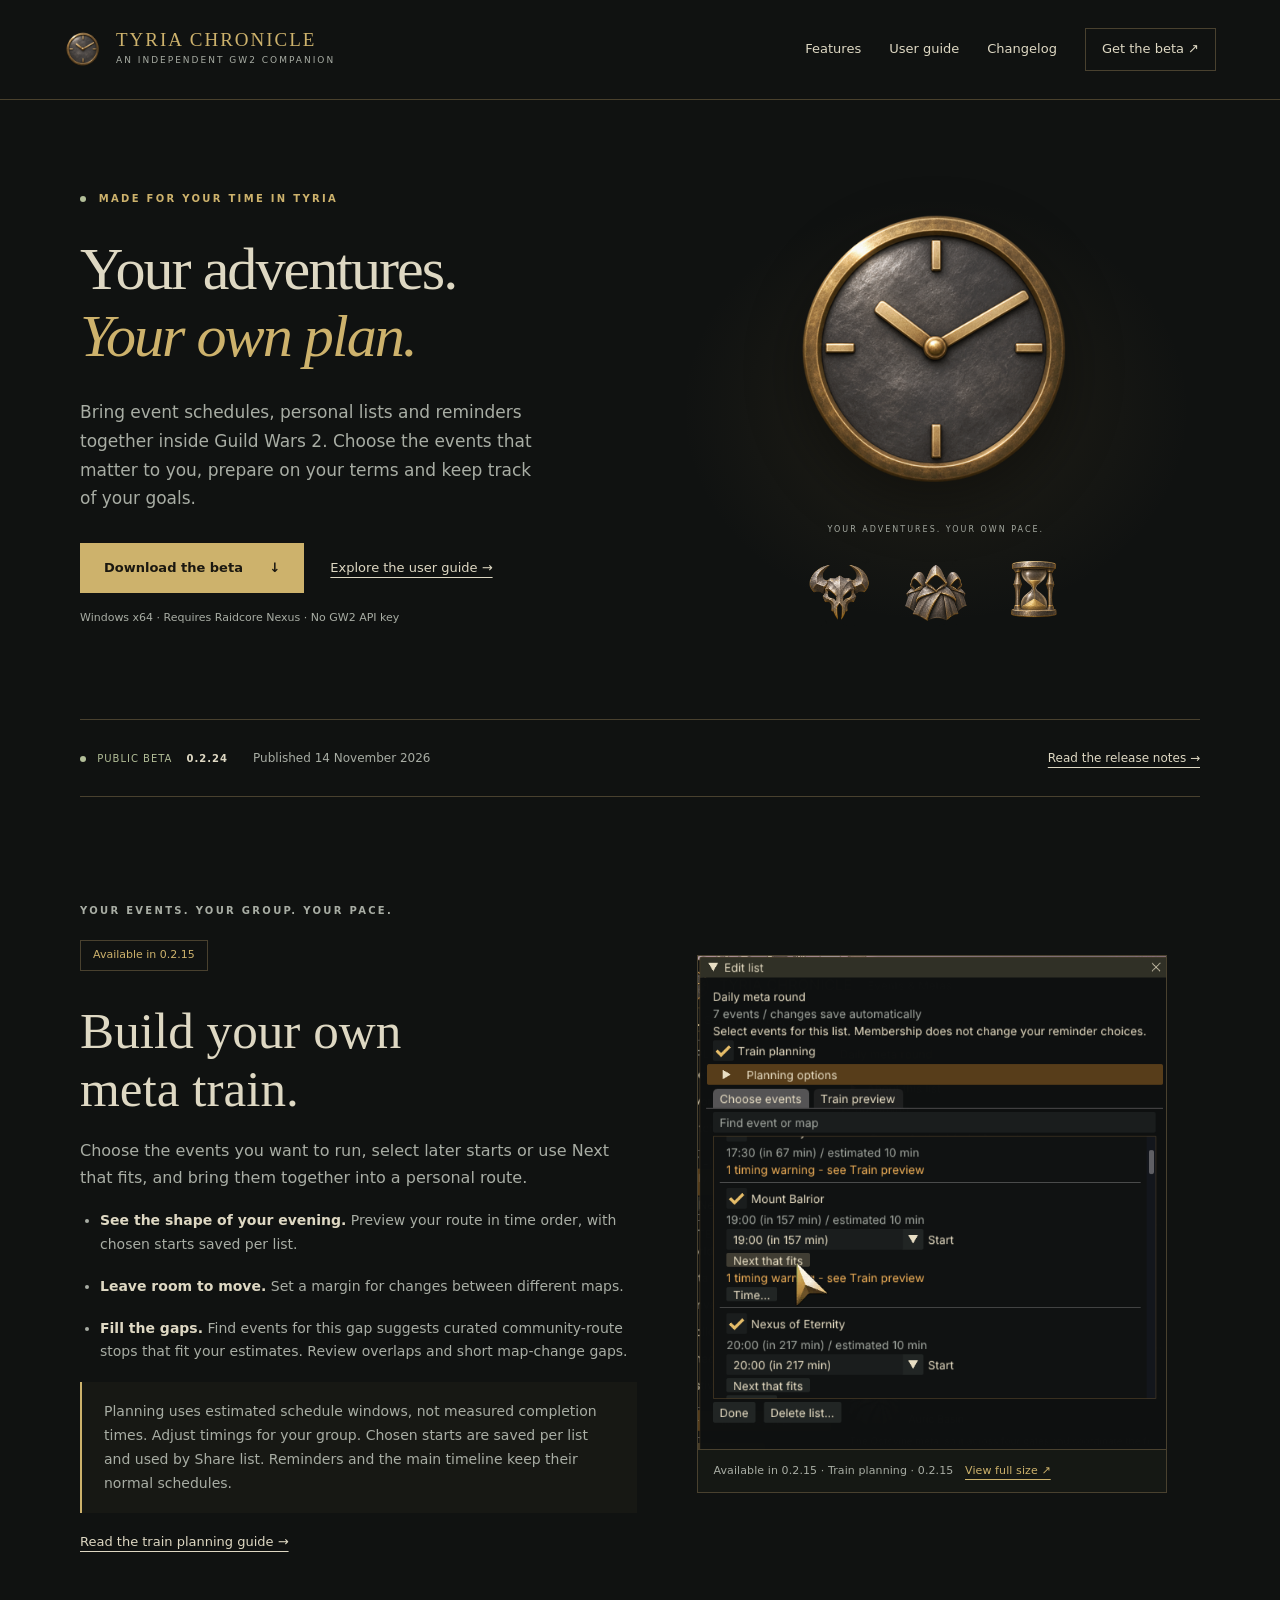
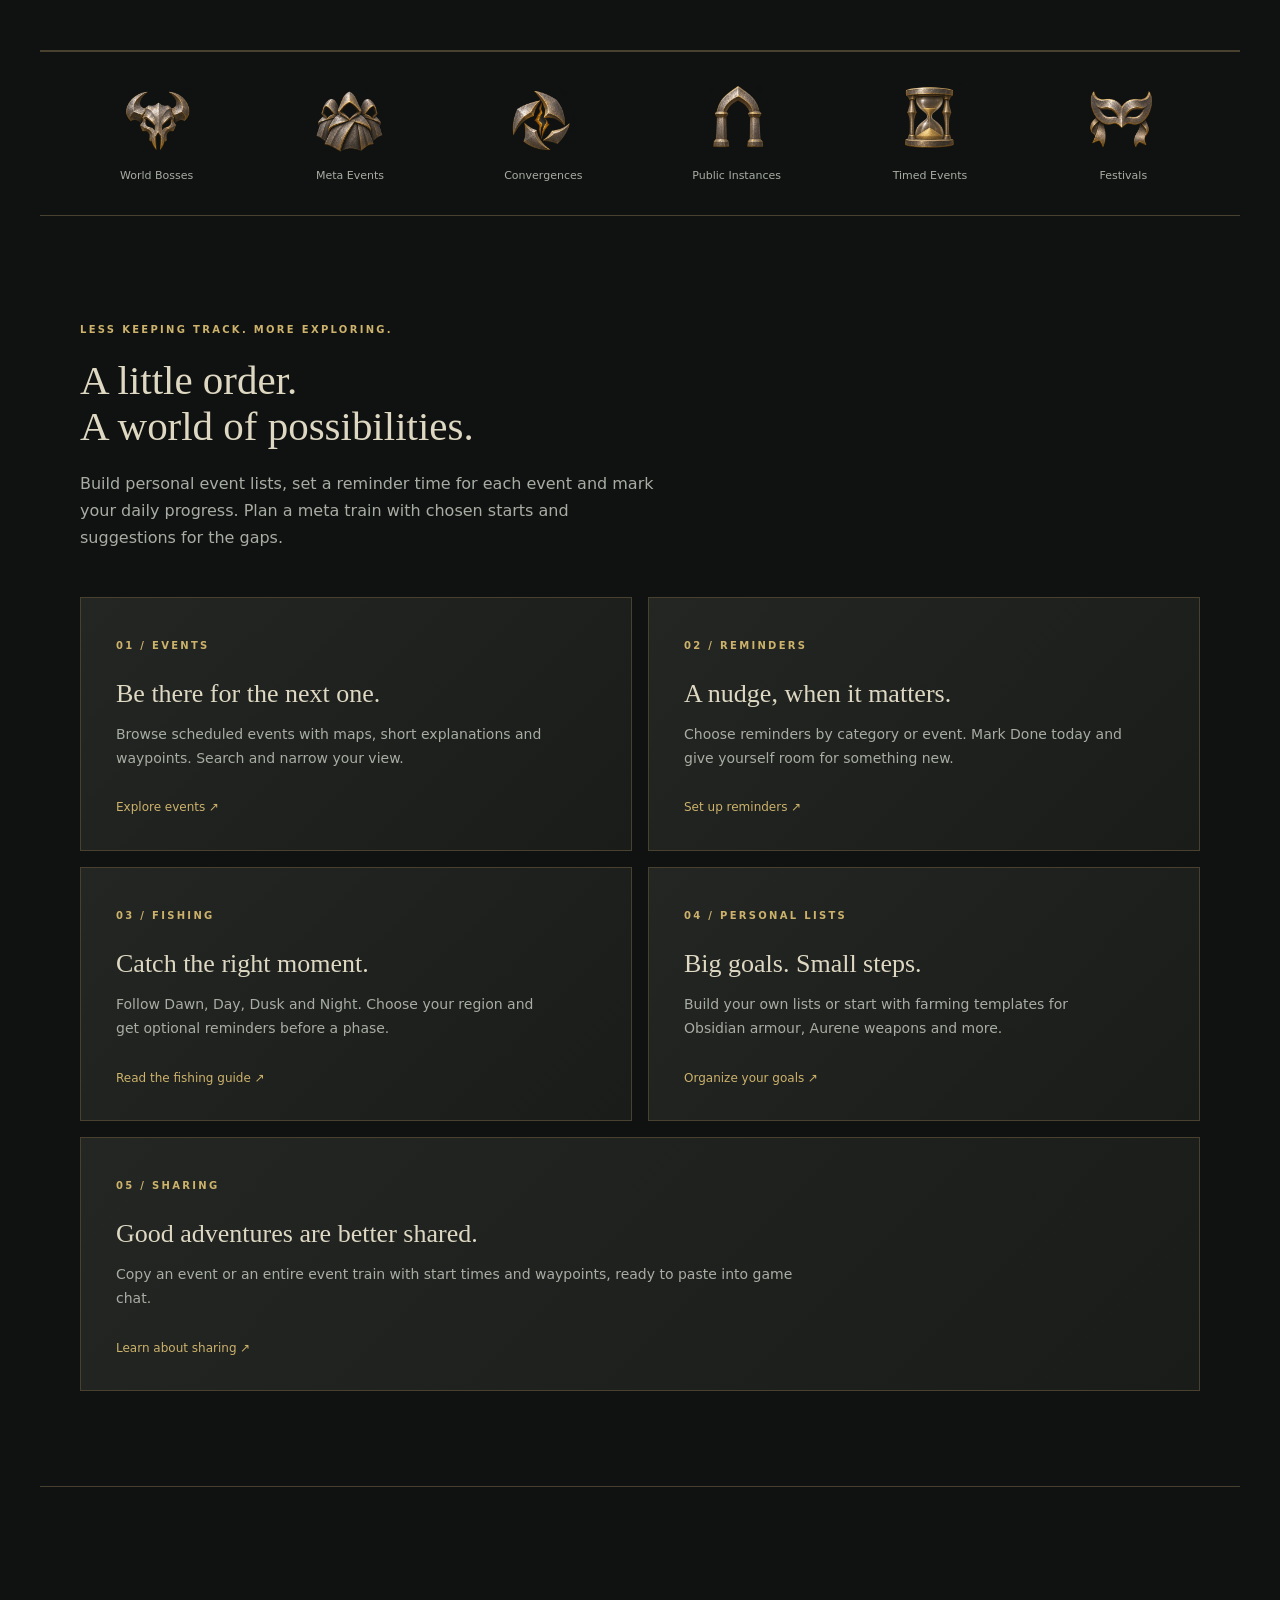
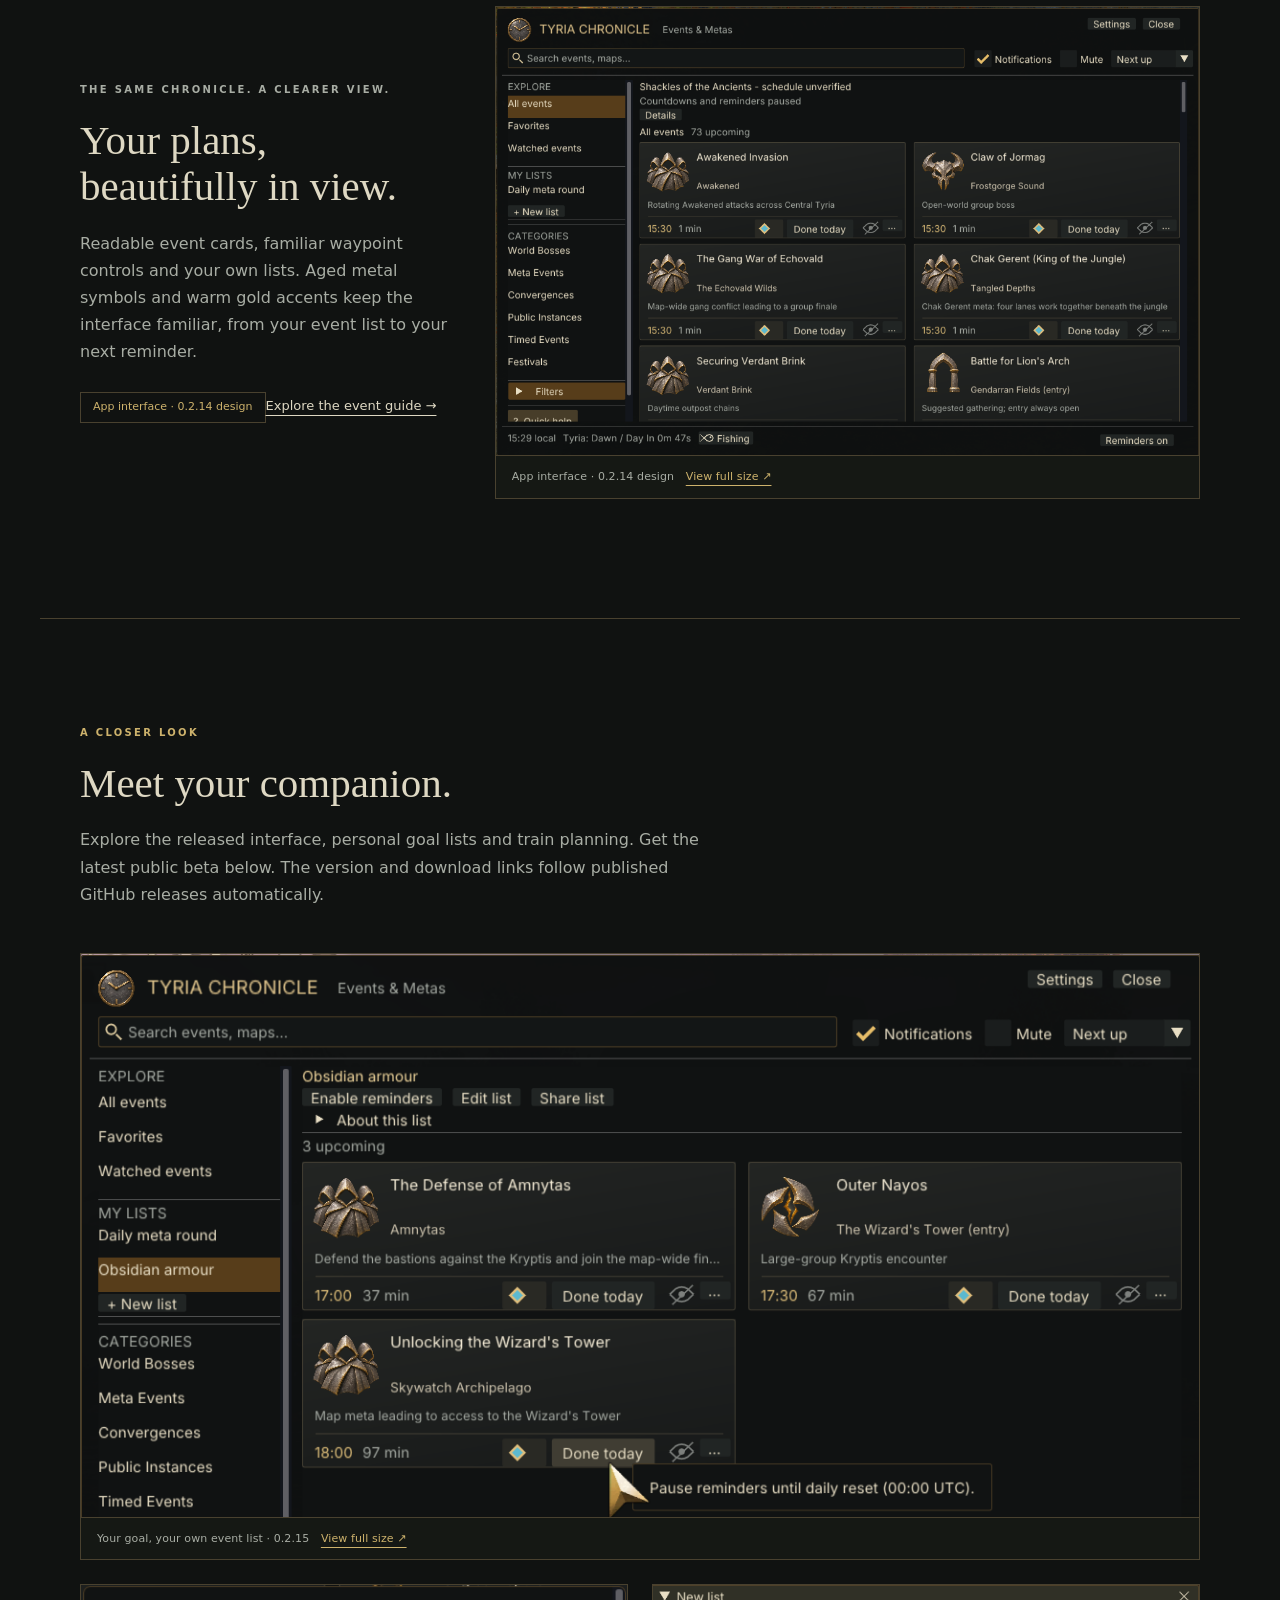
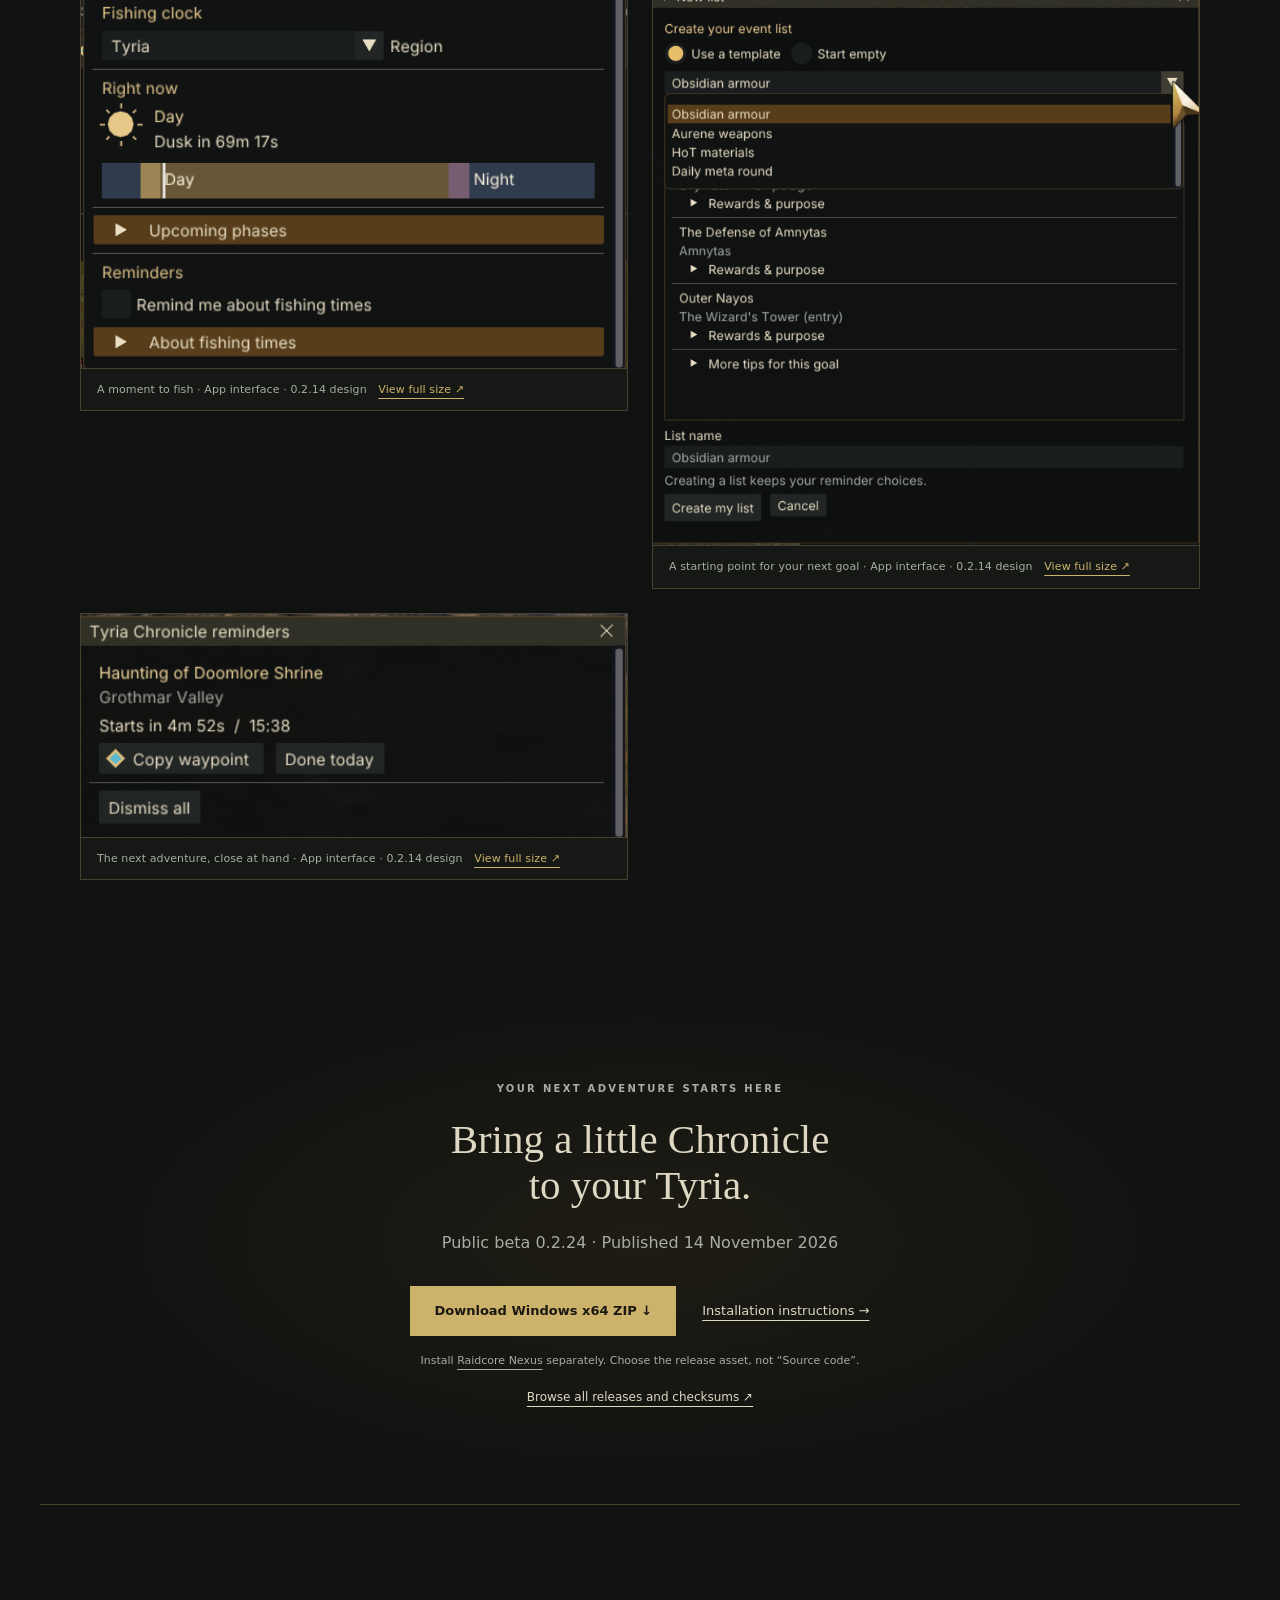
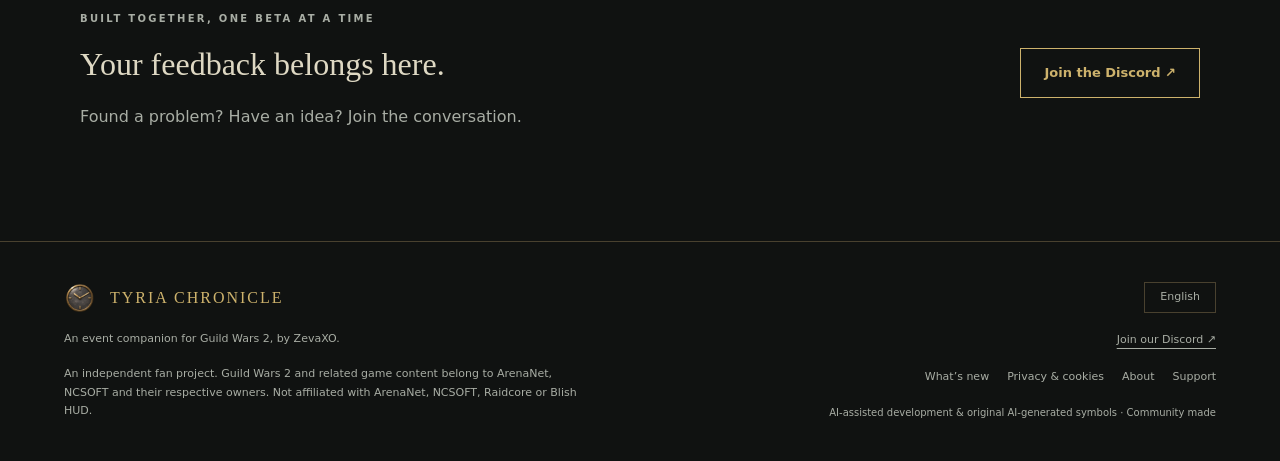
==== index.html @ 66a63de6 "Synchronize published beta release information" ====
<!doctype html>
<html lang="en"><head><meta charset="utf-8"><meta name="viewport" content="width=device-width,initial-scale=1"><meta name="theme-color" content="#151410"><meta name="description" content="Tyria Chronicle: event timers, reminders, fishing clocks and personal goals for Guild Wars 2. Download the beta and explore the user guide."><title>Tyria Chronicle — Your adventures, in time</title><link rel="icon" href="images/web-header-clock-v1.png" type="image/png"><link rel="stylesheet" href="styles.css"><script src="app.js" defer></script><script type="module" src="release-live.mjs"></script></head>
<body><a class="skip" href="#main">Skip to content</a><header><a class="brand" href="index.html"><img src="images/web-header-clock-v1.png" width="38" height="38" alt=""><span>TYRIA CHRONICLE<small>AN INDEPENDENT GW2 COMPANION</small></span></a><nav aria-label="Main navigation"><a href="#features">Features</a><a href="guide.html">User guide</a><a href="guide.html#changelog">Changelog</a><a class="nav-download" href="#download">Get the beta ↗</a></nav></header>
<main id="main"><!-- release:warning:start -->

<!-- release:warning:end --><section class="hero"><div class="hero-copy"><p class="eyebrow"><span class="dot"></span> MADE FOR YOUR TIME IN TYRIA</p><h1>Your adventures.<br><em>Your own plan.</em></h1><p class="intro">Bring event schedules, personal lists and reminders together inside Guild Wars 2. Choose the events that matter to you, prepare on your terms and keep track of your goals.</p><div class="actions"><a class="button" href="#download">Download the beta <span>↓</span></a><a class="text-link" href="guide.html">Explore the user guide →</a></div><p class="fine">Windows x64 · Requires Raidcore Nexus · No GW2 API key</p></div><div class="hero-art product-hero"><img class="hero-clock" src="images/web-header-clock-v1.png" width="320" height="320" alt=""><p class="art-caption">YOUR ADVENTURES. YOUR OWN PACE.</p><div class="hero-symbols" aria-hidden="true"><span class="category-symbol boss"></span><span class="category-symbol meta"></span><span class="category-symbol timed"></span></div></div></section>
<!-- release:strip:start -->
<div class="release-strip"><span><span class="dot"></span> PUBLIC BETA <strong>0.2.24</strong></span><p>Published 14 November 2026</p><a href="guide.html#changelog">Read the release notes →</a></div>
<!-- release:strip:end -->
<section id="train-planning" class="train-planning"><div><p class="eyebrow">YOUR EVENTS. YOUR GROUP. YOUR PACE.</p><p class="preview-label">Available in 0.2.15</p><h2>Build your own<br>meta train.</h2><p>Choose the events you want to run, select later starts or use Next that fits, and bring them together into a personal route.</p><ul><li><strong>See the shape of your evening.</strong> Preview your route in time order, with chosen starts saved per list.</li><li><strong>Leave room to move.</strong> Set a margin for changes between different maps.</li><li><strong>Fill the gaps.</strong> Find events for this gap suggests curated community-route stops that fit your estimates. Review overlaps and short map-change gaps.</li></ul><p class="note">Planning uses estimated schedule windows, not measured completion times. Adjust timings for your group. Chosen starts are saved per list and used by Share list. Reminders and the main timeline keep their normal schedules.</p><a class="text-link" href="guide.html#train-planning">Read the train planning guide →</a></div><figure class="app-shot train-shot"><a href="images/train-planning-v15.png" target="_blank" rel="noopener"><img src="images/train-planning-v15.png" width="627" height="661" alt="Train editor showing chosen later starts, Next that fits and timing warnings" loading="lazy" decoding="async"></a><figcaption>Available in 0.2.15 · Train planning · 0.2.15 <a href="images/train-planning-v15.png" target="_blank" rel="noopener">View full size ↗</a></figcaption></figure></section><section class="category-band" aria-label="App event categories"><div><span class="category-symbol boss" aria-hidden="true"></span><span>World Bosses</span></div><div><span class="category-symbol meta" aria-hidden="true"></span><span>Meta Events</span></div><div><span class="category-symbol rift" aria-hidden="true"></span><span>Convergences</span></div><div><span class="category-symbol arch" aria-hidden="true"></span><span>Public Instances</span></div><div><span class="category-symbol timed" aria-hidden="true"></span><span>Timed Events</span></div><div><span class="category-symbol festival" aria-hidden="true"></span><span>Festivals</span></div></section><section id="features"><div class="section-heading"><p class="eyebrow">LESS KEEPING TRACK. MORE EXPLORING.</p><h2>A little order.<br>A world of possibilities.</h2><p>Build personal event lists, set a reminder time for each event and mark your daily progress. Plan a meta train with chosen starts and suggestions for the gaps.</p></div><div class="feature-grid"><a class="feature" href="guide.html#events"><span class="number">01 / EVENTS</span><h3>Be there for the next one.</h3><p>Browse scheduled events with maps, short explanations and waypoints. Search and narrow your view.</p><span class="read">Explore events ↗</span></a><a class="feature" href="guide.html#reminders"><span class="number">02 / REMINDERS</span><h3>A nudge, when it matters.</h3><p>Choose reminders by category or event. Mark Done today and give yourself room for something new.</p><span class="read">Set up reminders ↗</span></a><a class="feature" href="guide.html#fishing"><span class="number">03 / FISHING</span><h3>Catch the right moment.</h3><p>Follow Dawn, Day, Dusk and Night. Choose your region and get optional reminders before a phase.</p><span class="read">Read the fishing guide ↗</span></a><a class="feature" href="guide.html#lists"><span class="number">04 / PERSONAL LISTS</span><h3>Big goals. Small steps.</h3><p>Build your own lists or start with farming templates for Obsidian armour, Aurene weapons and more.</p><span class="read">Organize your goals ↗</span></a><a class="feature wide" href="guide.html#sharing"><span class="number">05 / SHARING</span><h3>Good adventures are better shared.</h3><p>Copy an event or an entire event train with start times and waypoints, ready to paste into game chat.</p><span class="read">Learn about sharing ↗</span></a></div></section>
<section class="identity product-intro"><div><p class="eyebrow">THE SAME CHRONICLE. A CLEARER VIEW.</p><h2>Your plans,<br>beautifully in view.</h2><p>Readable event cards, familiar waypoint controls and your own lists. Aged metal symbols and warm gold accents keep the interface familiar, from your event list to your next reminder.</p><p class="preview-label">App interface · 0.2.14 design</p><a class="text-link" href="guide.html#events">Explore the event guide →</a></div><figure class="app-shot "><a href="images/events.png" target="_blank" rel="noopener"><img src="images/events.png" alt="Tyria Chronicle event list with category navigation, search and two-column event cards" loading="lazy" decoding="async"></a><figcaption>App interface · 0.2.14 design <a href="images/events.png" target="_blank" rel="noopener">View full size ↗</a></figcaption></figure></section>
<section class="screenshot-gallery" id="app-preview"><div class="section-heading"><p class="eyebrow">A CLOSER LOOK</p><h2>Meet your companion.</h2><p>Explore the released interface, personal goal lists and train planning. Get the latest public beta below. The version and download links follow published GitHub releases automatically.</p></div><div class="screens-grid"><figure class="app-shot landscape"><a href="images/obsidian-list-v15.png" target="_blank" rel="noopener"><img src="images/obsidian-list-v15.png" alt="Obsidian armour list showing Amnytas, Outer Nayos and Unlocking the Wizard’s Tower" loading="lazy" decoding="async"></a><figcaption>Your goal, your own event list · 0.2.15 <a href="images/obsidian-list-v15.png" target="_blank" rel="noopener">View full size ↗</a></figcaption></figure><figure class="app-shot "><a href="images/fishing.png" target="_blank" rel="noopener"><img src="images/fishing.png" alt="Fishing clock showing Tyria Day phase, a phase timeline and reminder controls" loading="lazy" decoding="async"></a><figcaption>A moment to fish · App interface · 0.2.14 design <a href="images/fishing.png" target="_blank" rel="noopener">View full size ↗</a></figcaption></figure><figure class="app-shot "><a href="images/new-list.png" target="_blank" rel="noopener"><img src="images/new-list.png" alt="New list dialog with Obsidian armour, Aurene weapons, HoT materials and Daily meta round templates" loading="lazy" decoding="async"></a><figcaption>A starting point for your next goal · App interface · 0.2.14 design <a href="images/new-list.png" target="_blank" rel="noopener">View full size ↗</a></figcaption></figure><figure class="app-shot "><a href="images/reminders.png" target="_blank" rel="noopener"><img src="images/reminders.png" alt="Reminder popup with event name, map, countdown, Copy waypoint and Done today buttons" loading="lazy" decoding="async"></a><figcaption>The next adventure, close at hand · App interface · 0.2.14 design <a href="images/reminders.png" target="_blank" rel="noopener">View full size ↗</a></figcaption></figure></div></section><section id="download" class="download"><p class="eyebrow">YOUR NEXT ADVENTURE STARTS HERE</p><h2>Bring a little Chronicle<br>to your Tyria.</h2><!-- release:version:start -->
<p>Public beta 0.2.24 · Published 14 November 2026</p>
<!-- release:version:end --><div class="actions"><!-- release:download:start -->
<a class="button" href="https://github.com/ZevaXO/TyriaChronicle-beta/releases/download/v0.2.24/TyriaChronicle-0.2.24-beta-windows-x64.zip">Download Windows x64 ZIP ↓</a>
<!-- release:download:end --><a class="text-link" href="guide.html#start">Installation instructions →</a></div><p class="fine">Install <a href="https://raidcore.gg/gw2/nexus">Raidcore Nexus</a> separately. Choose the release asset, not “Source code”.</p><a href="https://github.com/ZevaXO/TyriaChronicle-beta/releases">Browse all releases and checksums ↗</a></section>
<section class="community"><div><p class="eyebrow">BUILT TOGETHER, ONE BETA AT A TIME</p><h2>Your feedback belongs here.</h2><p>Found a problem? Have an idea? Join the conversation.</p></div><a class="button secondary" href="https://discord.gg/3gf8n2P9KS">Join the Discord ↗</a></section></main><footer><div class="footer-brand"><a class="brand" href="index.html"><img src="images/web-header-clock-v1.png" alt="" width="32" height="32"><span>TYRIA CHRONICLE</span></a><p>An event companion for Guild Wars 2, by ZevaXO.</p><p>An independent fan project. Guild Wars 2 and related game content belong to ArenaNet, NCSOFT and their respective owners. Not affiliated with ArenaNet, NCSOFT, Raidcore or Blish HUD.</p></div><div class="footer-links"><span lang="en">English</span><a href="https://discord.gg/3gf8n2P9KS">Join our Discord ↗</a><nav aria-label="Footer navigation"><a href="guide.html#changelog">What’s new</a><a href="guide.html#privacy">Privacy & cookies</a><a href="guide.html#about">About</a><a href="guide.html#faq">Support</a></nav><small>AI-assisted development & original AI-generated symbols · Community made</small></div></footer></body></html>
---- styles.css ----
:root{color-scheme:dark;--bg:#151410;--panel:#1e1c16;--line:#413b2b;--gold:#cfb477;--text:#e9dfca;--muted:#b9b29f;--green:#adc28c}*{box-sizing:border-box}html{scroll-behavior:smooth;scroll-padding-top:100px}body{margin:0;background:var(--bg);color:var(--text);font:16px/1.7 system-ui,sans-serif}a{color:inherit;text-underline-offset:5px}a:hover{color:var(--gold)}button,input{font:inherit}a:focus-visible,button:focus-visible,input:focus-visible,summary:focus-visible{outline:3px solid var(--green);outline-offset:5px}.skip{position:absolute;top:-100px;background:var(--bg);z-index:20;padding:12px}.skip:focus{top:0}header{min-height:100px;max-width:1320px;margin:auto;padding:24px 5%;display:flex;align-items:center;justify-content:space-between;border-bottom:1px solid var(--line);gap:25px}.brand{display:flex;align-items:center;gap:14px;text-decoration:none;color:var(--gold);letter-spacing:2px;font:19px Georgia,serif}.brand small{display:block;font:9px/2.2 system-ui,sans-serif;letter-spacing:2px;color:var(--muted)}nav{display:flex;gap:28px;align-items:center;font-size:13px}nav a{text-decoration:none}.nav-download{border:1px solid var(--line);padding:9px 16px}main>section{max-width:1200px;margin:auto;padding:95px 40px}.hero{display:grid;grid-template-columns:1.12fr 1fr;align-items:center;min-height:600px;overflow:hidden;padding-top:80px;padding-bottom:80px}.eyebrow,.number{font-size:10px;font-weight:600;letter-spacing:2.3px;color:var(--gold)}.dot{display:inline-block;width:6px;height:6px;background:var(--green);border-radius:50%;margin-right:7px;vertical-align:middle}h1,h2,h3{font-family:Georgia,'Times New Roman',serif;font-weight:400;line-height:1.12}h1{font-size:clamp(44px,4.7vw,68px);letter-spacing:-2px;margin:28px 0}h1 em{font-weight:400;color:var(--gold)}h2{font-size:clamp(32px,3.2vw,45px);margin:20px 0}h3{font-size:26px}.intro{font-size:17px;max-width:470px;color:var(--muted)}.actions{display:flex;gap:26px;align-items:center;flex-wrap:wrap;margin:30px 0 16px}.button{display:inline-block;text-decoration:none;background:var(--gold);color:#1b1810;padding:13px 23px;font-weight:600;font-size:13px;border:1px solid var(--gold)}.button:hover{background:#e4cd98;color:#17140e}.button span{padding-left:22px}.text-link{font-size:13px}.fine{font-size:11px;color:var(--muted)}.hero-art{height:420px;position:relative;background:radial-gradient(ellipse at 50% 40%,#6a5e2d30,transparent 65%);isolation:isolate}.orbit{position:absolute;border:1px solid #b69b4c40;border-radius:50%;left:50%;top:43%;transform:translate(-50%,-50%)}.o1{width:320px;height:320px}.o2{width:282px;height:282px;border-style:dashed}.o3{width:360px;height:360px;border-color:#b69b4c15}.north{position:absolute;left:49%;top:0;color:var(--gold);font:12px Georgia}.clock{position:absolute;width:190px;height:190px;border:1px solid var(--gold);border-radius:50%;left:50%;top:43%;transform:translate(-50%,-50%);background:repeating-conic-gradient(from 0deg,#c4aa6233 0deg 1deg,transparent 1deg 30deg);box-shadow:0 0 80px #baa15c0c}.clock:after{content:'';position:absolute;inset:14px;border:1px solid #cfb47740;border-radius:50%}.clock i,.clock b{position:absolute;left:50%;bottom:50%;width:2px;background:var(--gold);transform-origin:bottom}.clock i{height:65px;transform:rotate(35deg)}.clock b{height:43px;transform:rotate(115deg)}.clock span{position:absolute;top:65%;left:43%;font:13px Georgia;color:var(--gold)}.mountains{position:absolute;bottom:12%;width:125%;height:180px;left:-10%;clip-path:polygon(0 85%,13% 42%,22% 63%,38% 8%,48% 39%,56% 24%,73% 69%,85% 42%,100% 90%,100% 100%,0 100%);background:#41433480}.mountains.front{bottom:0;height:155px;background:#202720;transform:scaleX(-1)}.art-caption{position:absolute;bottom:-15px;left:16%;font-size:8px;letter-spacing:3px;color:var(--muted)}.release-strip{max-width:1120px;margin:auto;display:flex;gap:25px;align-items:center;border-block:1px solid var(--line);padding:16px 0;font-size:12px}.release-strip>span{color:var(--green);font-size:10px;letter-spacing:1px}.release-strip strong{margin-left:10px;color:var(--text)}.release-strip p{flex:1;color:var(--muted)}.section-heading{max-width:580px;margin-bottom:45px}.section-heading>p:last-child,.identity p,.community p{color:var(--muted)}.feature-grid{display:grid;grid-template-columns:repeat(2,1fr);gap:16px}.feature{display:block;text-decoration:none;background:linear-gradient(120deg,#242119,#1b1a15);border:1px solid var(--line);padding:32px 35px}.feature:hover{border-color:var(--gold);color:var(--text)}.feature p{color:var(--muted);max-width:440px;font-size:14px}.feature h3{margin:22px 0 15px}.read{font-size:12px;color:var(--gold);display:block;margin-top:27px}.wide{grid-column:1/-1}.wide p{max-width:700px}.identity{display:grid;grid-template-columns:1fr 1fr;gap:60px;border-block:1px solid var(--line);align-items:center}.identity figure{margin:0;padding:30px 15px;background:#1d1b16;border:1px solid var(--line);text-align:center}.identity img{max-width:100%;height:auto}.identity figcaption{font-size:10px;color:var(--muted);margin-top:18px}.download{text-align:center;background:radial-gradient(ellipse at center,#61512b22,transparent 70%)}.download .actions{justify-content:center}.download>p{color:var(--muted)}.download>a{font-size:12px}.community{display:flex;justify-content:space-between;align-items:center;gap:25px;border-top:1px solid var(--line)}.community h2{font-size:32px}.secondary{background:transparent;color:var(--gold)}footer{padding:40px 5%;border-top:1px solid var(--line);display:flex;gap:40px;align-items:start;font-size:11px;color:var(--muted)}footer>span{min-width:180px;color:var(--gold);letter-spacing:1px}footer small{display:block}footer p{max-width:550px;margin:0}footer>a{margin-left:auto;white-space:nowrap}.guide-layout{max-width:1200px;margin:auto;display:grid;grid-template-columns:230px 1fr;gap:60px;padding:50px 40px 90px}.sidebar{position:sticky;top:25px;align-self:start}.sidebar label{font-size:11px;color:var(--gold);letter-spacing:1px}input{width:100%;background:#242117;color:var(--text);border:1px solid #6b6042;padding:10px;margin:10px 0 18px}.sidebar nav{display:flex;flex-direction:column;gap:3px;align-items:stretch}.sidebar nav a{padding:7px 12px;border-left:1px solid var(--line);color:var(--muted)}.sidebar nav a:hover,.sidebar nav a.active{border-color:var(--gold);color:var(--gold);background:#cfb47709}.guide-content{min-width:0}.guide-content h1{font-size:49px}.guide-content article{padding:30px 0 50px;border-bottom:1px solid var(--line);scroll-margin-top:25px}.guide-content article h2{font-size:34px}.guide-content h3{font-size:24px;margin-top:35px}.guide-content p,.guide-content li{color:var(--muted)}.guide-content li{padding:5px 0}.guide-content strong{color:var(--text)}.note{padding:18px 22px;border-left:2px solid var(--gold);background:#cfb47709;font-size:14px}.source{font-size:11px}.source a{color:var(--gold)}kbd,code{font-size:12px;background:#2b281f;padding:3px 6px;color:var(--text);overflow-wrap:anywhere}details{border-bottom:1px solid var(--line);padding:16px 0}summary{cursor:pointer;color:var(--text)}.version{color:var(--gold);font-size:12px}.changelog-entry{padding:15px 0}.changelog-entry h3{margin:10px 0}#search-status{font-size:12px;color:var(--green)}[hidden]{display:none!important}@media(max-width:760px){header{flex-direction:column;align-items:start;padding:22px}nav{gap:18px;flex-wrap:wrap}.brand{font-size:17px}.hero{grid-template-columns:1fr;padding:55px 24px;min-height:auto}.hero-art{height:330px;margin-top:35px}.hero h1{font-size:47px}main>section{padding:60px 24px}.release-strip{margin:0 24px;flex-wrap:wrap;gap:5px 15px;padding:20px 0}.release-strip p{flex-basis:100%;margin:5px 0}.feature-grid{grid-template-columns:1fr}.feature{padding:28px}.identity{grid-template-columns:1fr;gap:25px}.community{align-items:start;flex-direction:column}footer{flex-direction:column;gap:20px}footer>a{margin:0}.guide-layout{grid-template-columns:1fr;gap:20px;padding:30px 24px}.sidebar{position:static}.sidebar nav{flex-direction:row;flex-wrap:wrap;gap:8px}.sidebar nav a{border:1px solid var(--line);padding:5px 9px}.guide-content h1{font-size:40px}}@media(prefers-reduced-motion:reduce){html{scroll-behavior:auto}}@media print{header,.sidebar,footer,.actions{display:none}.guide-layout{display:block}body{background:white;color:black}.guide-content p,.guide-content li{color:#222}article{break-inside:avoid}}
.footer-brand{max-width:530px}.footer-brand .brand{font-size:16px}.footer-brand p{margin-top:16px}.footer-links{margin-left:auto;display:flex;flex-direction:column;align-items:flex-end;gap:18px}.footer-links>span{padding:5px 15px;border:1px solid var(--line)}.footer-links nav{gap:18px;font-size:11px}.footer-links small{font-size:10px}@media(max-width:760px){.footer-links{margin-left:0;align-items:flex-start}.footer-links nav{gap:16px}}

/* Comfortable touch targets and narrow-screen reading. */
@media(max-width:760px){header nav{width:100%;gap:6px 16px}header nav a{display:inline-flex;align-items:center;min-height:44px}.sidebar nav a{display:inline-flex;align-items:center;min-height:44px}.footer-links nav a{display:inline-flex;align-items:center;min-height:44px}.feature-grid,.hero-copy,.identity>div,.footer-brand,.footer-links{min-width:0}.footer-links nav{flex-wrap:wrap}.guide-content{overflow-wrap:anywhere}summary{padding:7px 0;min-height:44px}input{font-size:16px}.hero h1{font-size:clamp(36px,11vw,47px)}.hero-art{overflow:hidden}.actions{gap:18px}.button{text-align:center;min-height:46px}}


/* Visual alignment with the app's dark panels and aged-metal symbols. */
:root{--bg:#101211;--panel:#1c1f1d;--line:#49412f;--gold:#cdb26c;--text:#ded8c3;--muted:#a8ada4;--green:#b2be98}header{border-color:#4a412d}.brand img{object-fit:contain}.feature{background:linear-gradient(135deg,#232622,#191c19);border-color:#49412f}.feature:hover{background:#262922}.product-hero{display:flex;flex-direction:column;align-items:center;justify-content:center;height:440px;background:radial-gradient(ellipse,#8d754326,transparent 68%);overflow:visible}.hero-clock{width:min(310px,90%);height:auto;filter:drop-shadow(0 20px 28px #0006)}.product-hero .art-caption{position:static;font-size:8px;letter-spacing:2px;margin:20px 0}.hero-symbols{display:flex;gap:28px}.category-symbol{display:inline-block;width:70px;height:70px;background-image:url('images/web-category-metal-v1.png');background-size:300% 200%;background-repeat:no-repeat;flex-shrink:0}.boss{background-position:0 0}.meta{background-position:50% 0}.rift{background-position:100% 0}.arch{background-position:0 100%}.timed{background-position:50% 100%}.festival{background-position:100% 100%}main>.category-band{padding:30px 25px;border-block:1px solid var(--line);display:grid;grid-template-columns:repeat(6,1fr);gap:10px}.category-band>div{display:flex;flex-direction:column;align-items:center;gap:10px;font-size:11px;color:var(--muted);text-align:center}.category-band .category-symbol{width:75px;height:75px}.product-intro{grid-template-columns:.7fr 1.3fr;gap:35px}.identity .app-shot,.app-shot{margin:24px 0;padding:0;background:#151814;border:1px solid var(--line);overflow:hidden}.app-shot>a{display:block}.app-shot img{display:block;width:100%;height:auto}.app-shot figcaption,.identity .app-shot figcaption{font:11px/1.6 system-ui,sans-serif;letter-spacing:.1px;text-align:left;padding:12px 16px;margin:0;color:var(--muted);border-top:1px solid var(--line)}.app-shot figcaption a{margin-left:8px;color:var(--gold)}.preview-label{display:inline-block;padding:5px 12px;color:var(--gold)!important;border:1px solid var(--line);font-size:11px}.screens-grid{display:grid;grid-template-columns:1fr 1fr;gap:24px;align-items:start}.screens-grid .app-shot{margin:0}.screens-grid .landscape{grid-column:1/-1}.screenshot-gallery .section-heading{max-width:620px}.settings-shot{max-width:430px}.guide-content .app-shot{max-width:760px}.guide-content .settings-shot{max-width:430px}.download{background:radial-gradient(ellipse,#70552225,transparent 70%)}@media(max-width:760px){main>.category-band{grid-template-columns:repeat(3,1fr);padding:25px 18px;gap:25px 8px}.category-band .category-symbol{width:64px;height:64px}.product-hero{height:auto;margin:35px 0 0;padding:20px 0}.hero-clock{width:210px}.product-intro{grid-template-columns:1fr}.screens-grid{grid-template-columns:1fr}.screens-grid .landscape{grid-column:auto}.hero-symbols .category-symbol{width:54px;height:54px}.app-shot figcaption a{display:inline-block;min-height:32px}.product-intro .app-shot{margin:0}}

.train-planning{display:grid;grid-template-columns:1.05fr .95fr;gap:60px;align-items:center;border-bottom:1px solid var(--line)}.train-planning p,.train-planning li{color:var(--muted)}.train-planning ul{padding-left:20px}.train-planning li{margin:18px 0;font-size:14px}.train-planning strong{color:var(--text)}.train-planning .train-shot{max-width:470px}.train-planning h2{font-size:clamp(38px,4vw,54px)}.guide-content .train-shot{max-width:560px}@media(max-width:760px){.train-planning{grid-template-columns:1fr;gap:24px}.train-planning .train-shot{max-width:100%}}

.release-alert{margin:24px auto;padding:22px 26px;max-width:1120px;background:#352817;border:1px solid #a88a4e;border-left:4px solid #d3ac57}.release-alert h2{font:600 18px/1.5 system-ui,sans-serif;margin:0 0 8px;color:#f1d89c}.release-alert p{font-size:14px;margin:8px 0}.release-alert a{font-size:12px;color:var(--gold)}.guide-content .release-alert{margin:0 0 24px}.changelog-entry details>div{padding:14px 0}@media(max-width:760px){main>.release-alert{margin:20px 24px;padding:18px}.release-alert h2{font-size:17px}}
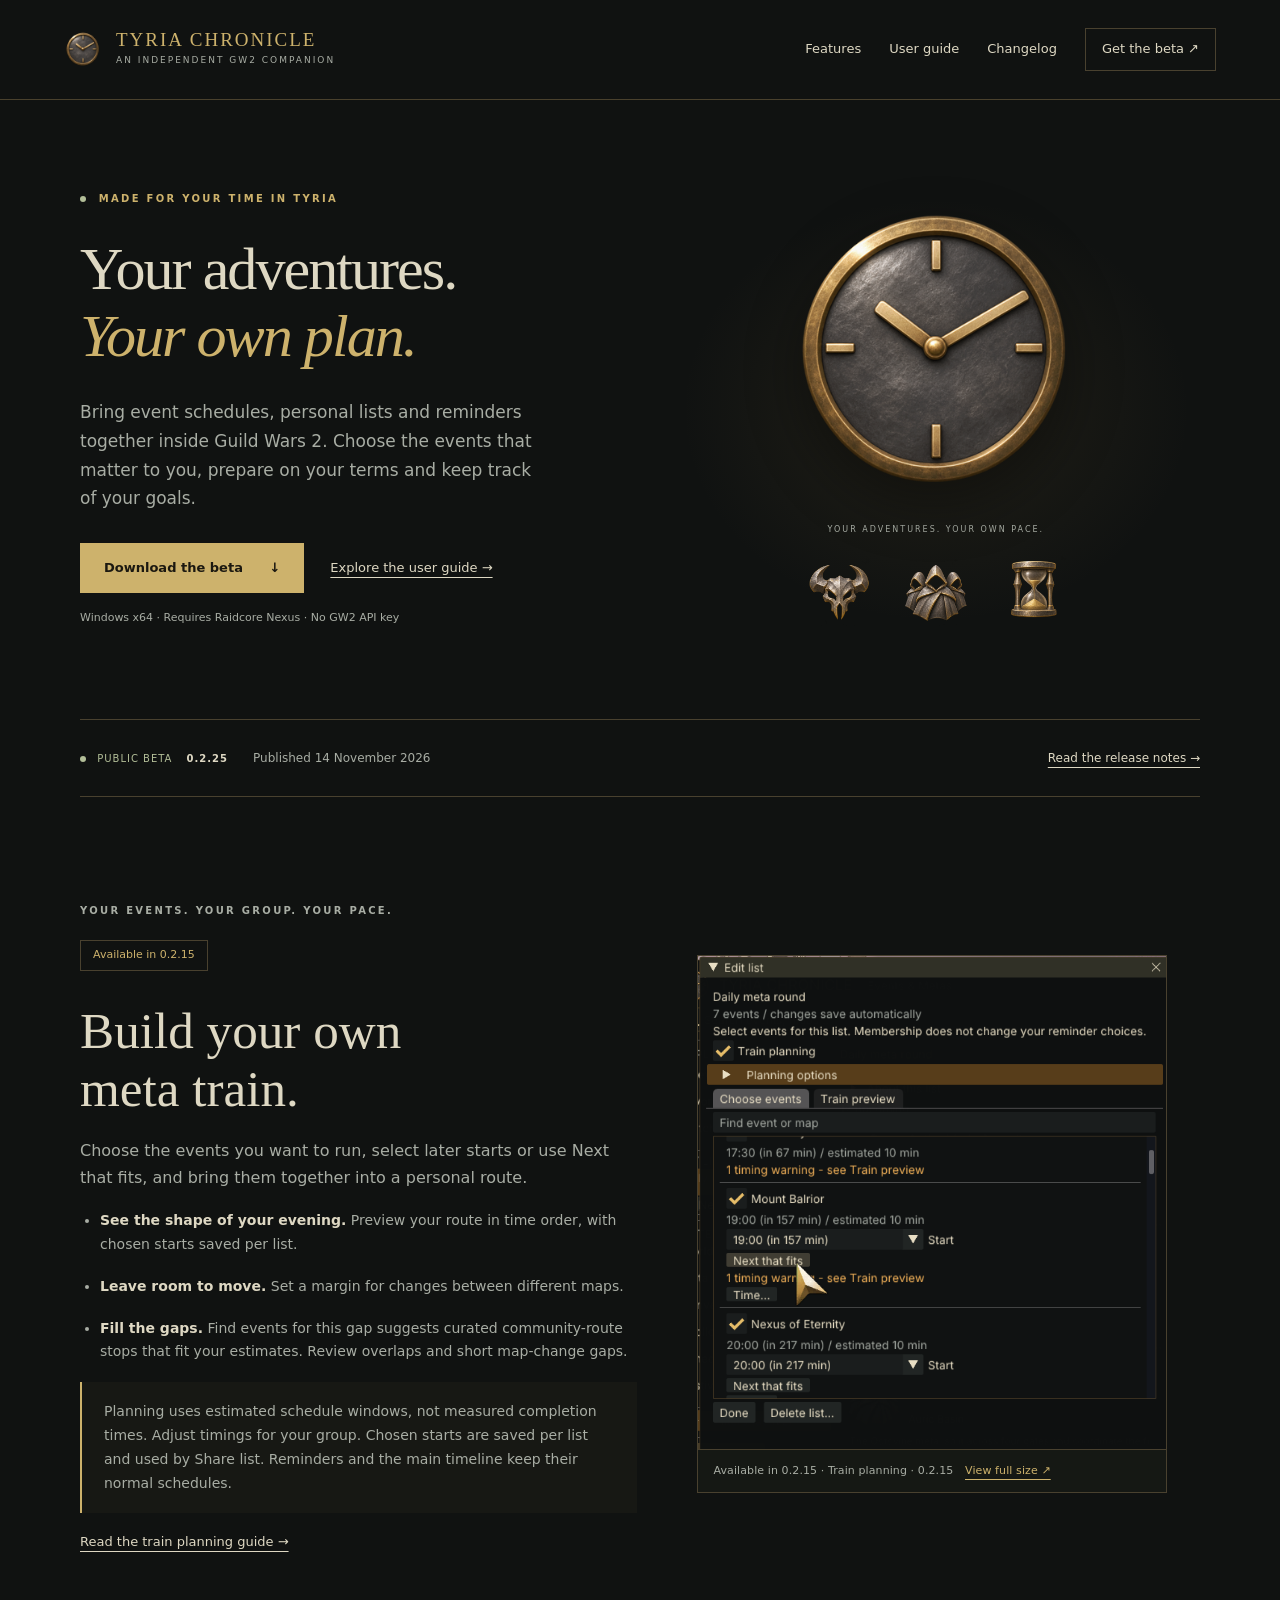
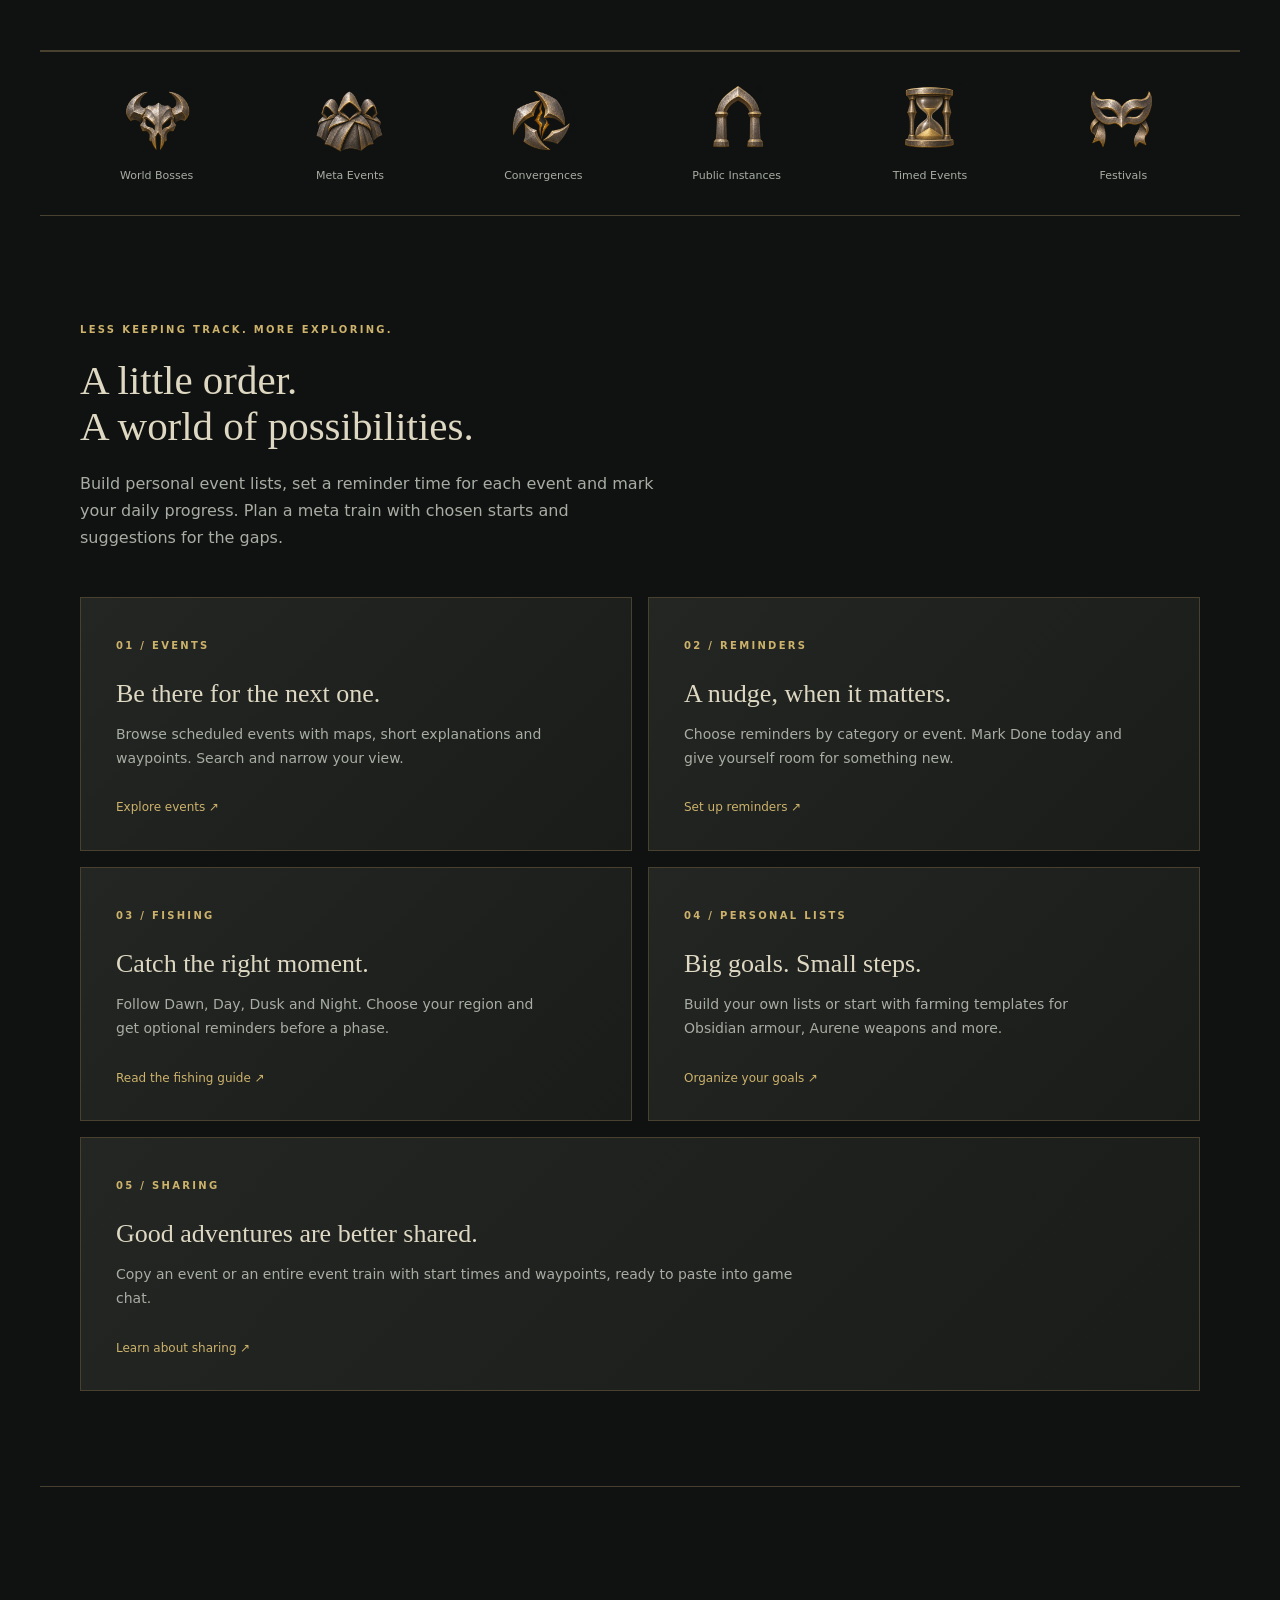
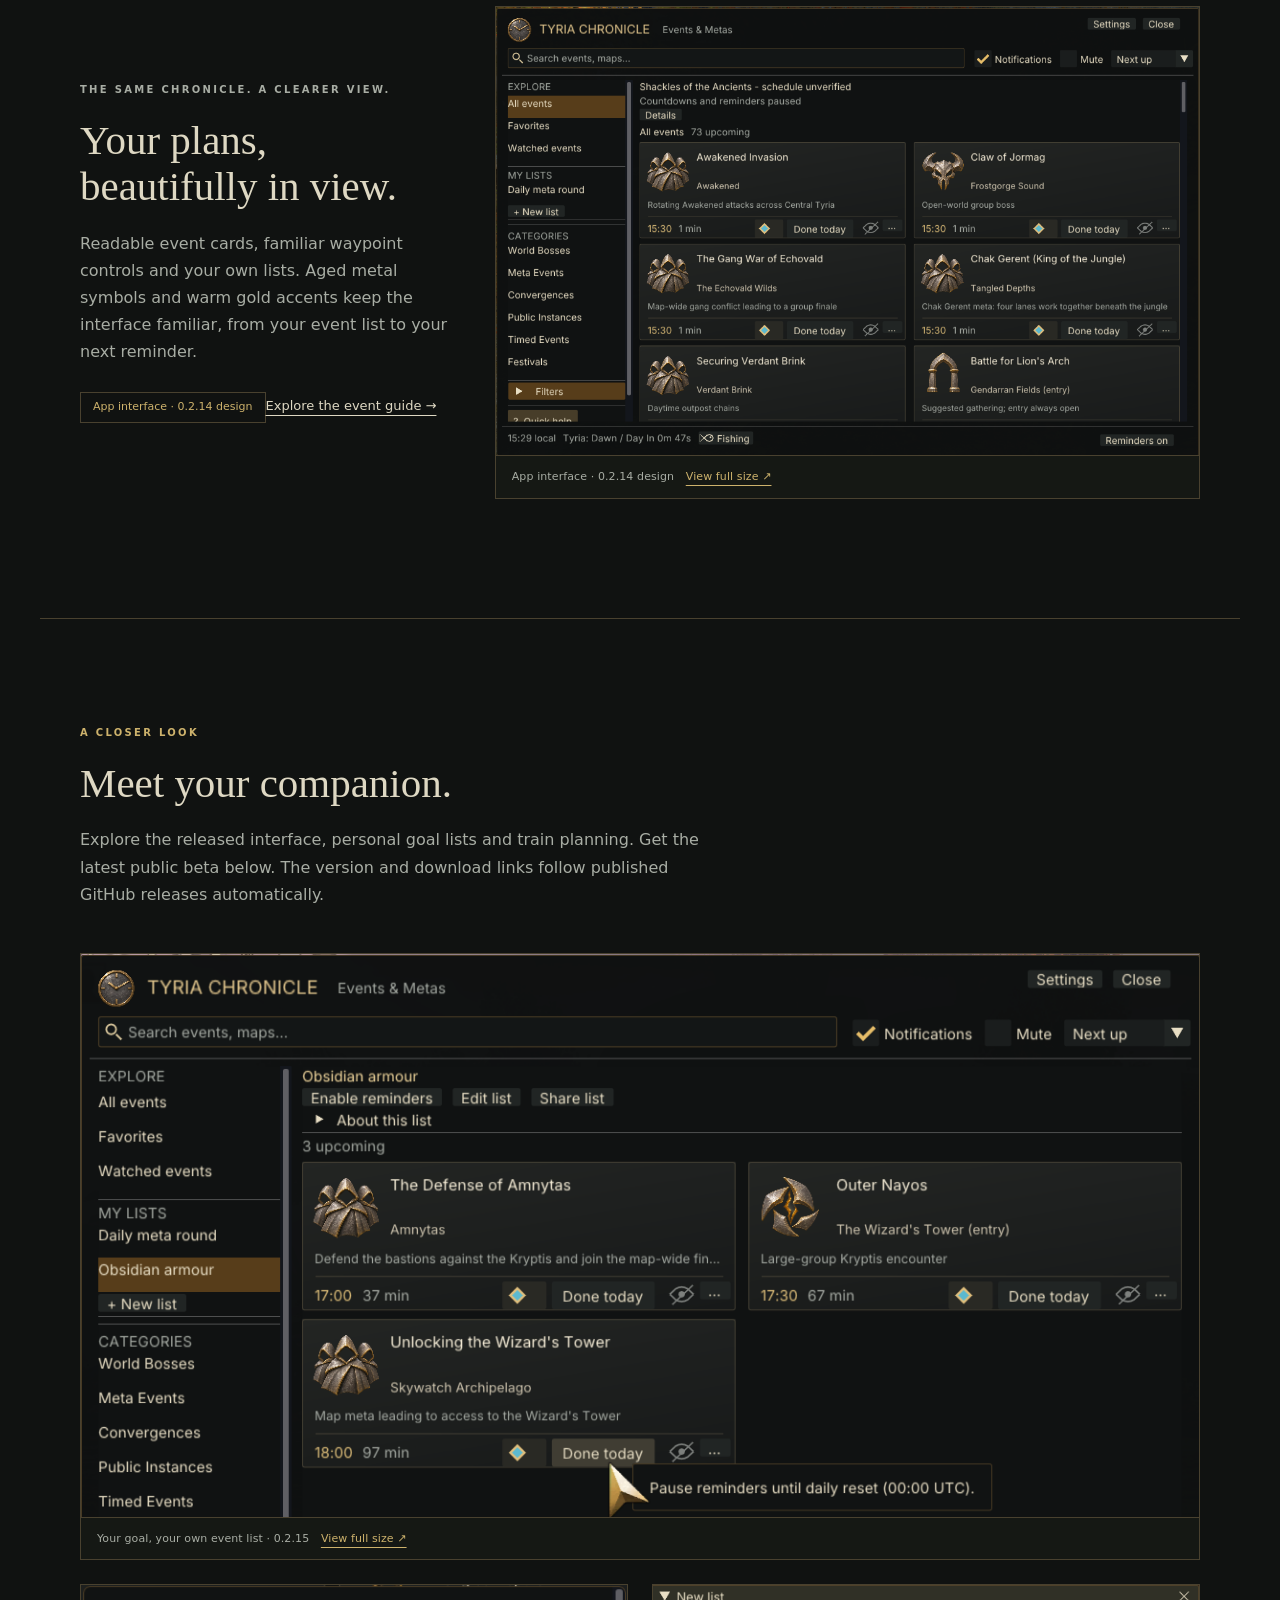
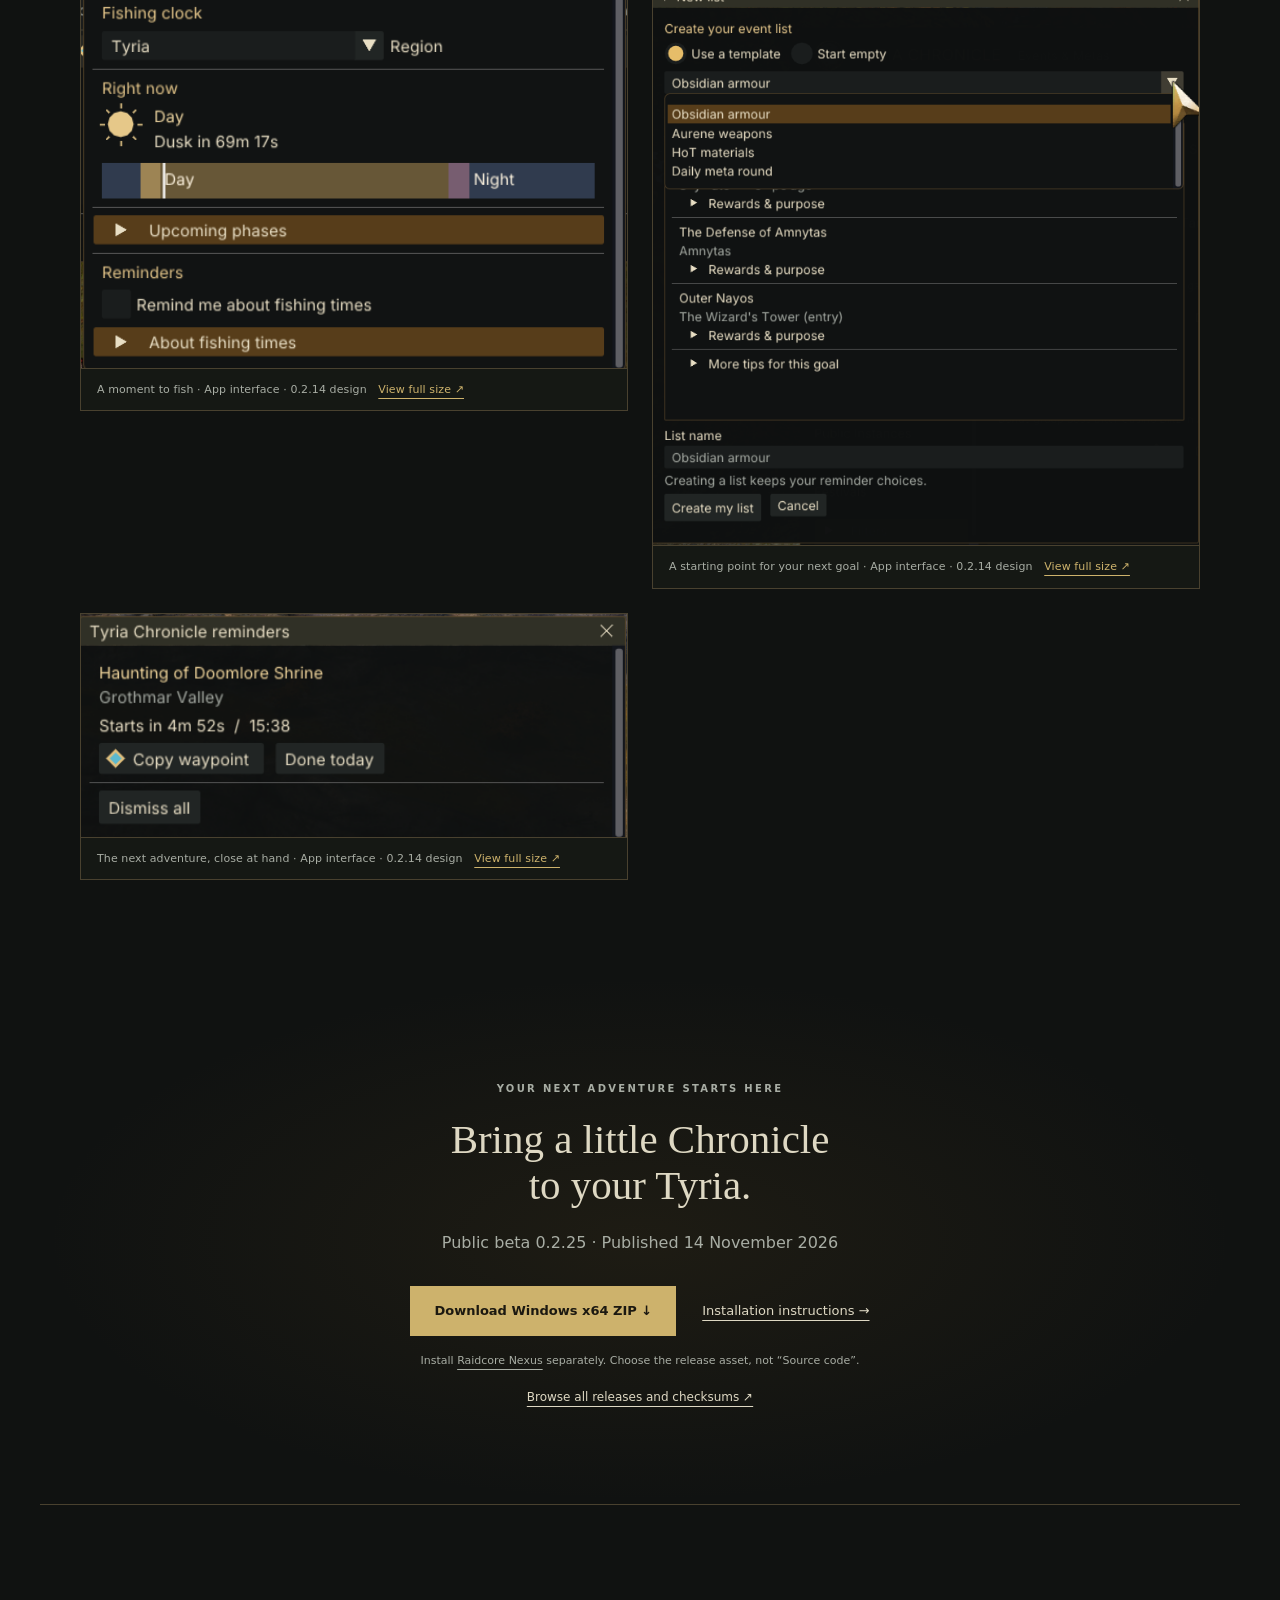
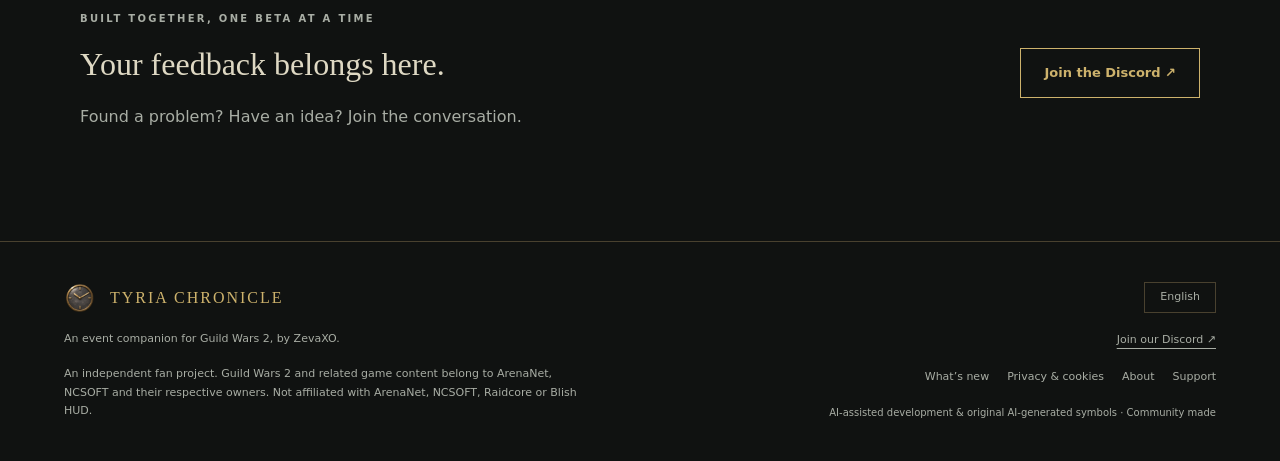
==== commit c853a766: "Synchronize published beta release information" ====
--- a/index.html
+++ b/index.html
@@ -5,14 +5,14 @@
 
 <!-- release:warning:end --><section class="hero"><div class="hero-copy"><p class="eyebrow"><span class="dot"></span> MADE FOR YOUR TIME IN TYRIA</p><h1>Your adventures.<br><em>Your own plan.</em></h1><p class="intro">Bring event schedules, personal lists and reminders together inside Guild Wars 2. Choose the events that matter to you, prepare on your terms and keep track of your goals.</p><div class="actions"><a class="button" href="#download">Download the beta <span>↓</span></a><a class="text-link" href="guide.html">Explore the user guide →</a></div><p class="fine">Windows x64 · Requires Raidcore Nexus · No GW2 API key</p></div><div class="hero-art product-hero"><img class="hero-clock" src="images/web-header-clock-v1.png" width="320" height="320" alt=""><p class="art-caption">YOUR ADVENTURES. YOUR OWN PACE.</p><div class="hero-symbols" aria-hidden="true"><span class="category-symbol boss"></span><span class="category-symbol meta"></span><span class="category-symbol timed"></span></div></div></section>
 <!-- release:strip:start -->
-<div class="release-strip"><span><span class="dot"></span> PUBLIC BETA <strong>0.2.24</strong></span><p>Published 14 November 2026</p><a href="guide.html#changelog">Read the release notes →</a></div>
+<div class="release-strip"><span><span class="dot"></span> PUBLIC BETA <strong>0.2.25</strong></span><p>Published 14 November 2026</p><a href="guide.html#changelog">Read the release notes →</a></div>
 <!-- release:strip:end -->
 <section id="train-planning" class="train-planning"><div><p class="eyebrow">YOUR EVENTS. YOUR GROUP. YOUR PACE.</p><p class="preview-label">Available in 0.2.15</p><h2>Build your own<br>meta train.</h2><p>Choose the events you want to run, select later starts or use Next that fits, and bring them together into a personal route.</p><ul><li><strong>See the shape of your evening.</strong> Preview your route in time order, with chosen starts saved per list.</li><li><strong>Leave room to move.</strong> Set a margin for changes between different maps.</li><li><strong>Fill the gaps.</strong> Find events for this gap suggests curated community-route stops that fit your estimates. Review overlaps and short map-change gaps.</li></ul><p class="note">Planning uses estimated schedule windows, not measured completion times. Adjust timings for your group. Chosen starts are saved per list and used by Share list. Reminders and the main timeline keep their normal schedules.</p><a class="text-link" href="guide.html#train-planning">Read the train planning guide →</a></div><figure class="app-shot train-shot"><a href="images/train-planning-v15.png" target="_blank" rel="noopener"><img src="images/train-planning-v15.png" width="627" height="661" alt="Train editor showing chosen later starts, Next that fits and timing warnings" loading="lazy" decoding="async"></a><figcaption>Available in 0.2.15 · Train planning · 0.2.15 <a href="images/train-planning-v15.png" target="_blank" rel="noopener">View full size ↗</a></figcaption></figure></section><section class="category-band" aria-label="App event categories"><div><span class="category-symbol boss" aria-hidden="true"></span><span>World Bosses</span></div><div><span class="category-symbol meta" aria-hidden="true"></span><span>Meta Events</span></div><div><span class="category-symbol rift" aria-hidden="true"></span><span>Convergences</span></div><div><span class="category-symbol arch" aria-hidden="true"></span><span>Public Instances</span></div><div><span class="category-symbol timed" aria-hidden="true"></span><span>Timed Events</span></div><div><span class="category-symbol festival" aria-hidden="true"></span><span>Festivals</span></div></section><section id="features"><div class="section-heading"><p class="eyebrow">LESS KEEPING TRACK. MORE EXPLORING.</p><h2>A little order.<br>A world of possibilities.</h2><p>Build personal event lists, set a reminder time for each event and mark your daily progress. Plan a meta train with chosen starts and suggestions for the gaps.</p></div><div class="feature-grid"><a class="feature" href="guide.html#events"><span class="number">01 / EVENTS</span><h3>Be there for the next one.</h3><p>Browse scheduled events with maps, short explanations and waypoints. Search and narrow your view.</p><span class="read">Explore events ↗</span></a><a class="feature" href="guide.html#reminders"><span class="number">02 / REMINDERS</span><h3>A nudge, when it matters.</h3><p>Choose reminders by category or event. Mark Done today and give yourself room for something new.</p><span class="read">Set up reminders ↗</span></a><a class="feature" href="guide.html#fishing"><span class="number">03 / FISHING</span><h3>Catch the right moment.</h3><p>Follow Dawn, Day, Dusk and Night. Choose your region and get optional reminders before a phase.</p><span class="read">Read the fishing guide ↗</span></a><a class="feature" href="guide.html#lists"><span class="number">04 / PERSONAL LISTS</span><h3>Big goals. Small steps.</h3><p>Build your own lists or start with farming templates for Obsidian armour, Aurene weapons and more.</p><span class="read">Organize your goals ↗</span></a><a class="feature wide" href="guide.html#sharing"><span class="number">05 / SHARING</span><h3>Good adventures are better shared.</h3><p>Copy an event or an entire event train with start times and waypoints, ready to paste into game chat.</p><span class="read">Learn about sharing ↗</span></a></div></section>
 <section class="identity product-intro"><div><p class="eyebrow">THE SAME CHRONICLE. A CLEARER VIEW.</p><h2>Your plans,<br>beautifully in view.</h2><p>Readable event cards, familiar waypoint controls and your own lists. Aged metal symbols and warm gold accents keep the interface familiar, from your event list to your next reminder.</p><p class="preview-label">App interface · 0.2.14 design</p><a class="text-link" href="guide.html#events">Explore the event guide →</a></div><figure class="app-shot "><a href="images/events.png" target="_blank" rel="noopener"><img src="images/events.png" alt="Tyria Chronicle event list with category navigation, search and two-column event cards" loading="lazy" decoding="async"></a><figcaption>App interface · 0.2.14 design <a href="images/events.png" target="_blank" rel="noopener">View full size ↗</a></figcaption></figure></section>
 <section class="screenshot-gallery" id="app-preview"><div class="section-heading"><p class="eyebrow">A CLOSER LOOK</p><h2>Meet your companion.</h2><p>Explore the released interface, personal goal lists and train planning. Get the latest public beta below. The version and download links follow published GitHub releases automatically.</p></div><div class="screens-grid"><figure class="app-shot landscape"><a href="images/obsidian-list-v15.png" target="_blank" rel="noopener"><img src="images/obsidian-list-v15.png" alt="Obsidian armour list showing Amnytas, Outer Nayos and Unlocking the Wizard’s Tower" loading="lazy" decoding="async"></a><figcaption>Your goal, your own event list · 0.2.15 <a href="images/obsidian-list-v15.png" target="_blank" rel="noopener">View full size ↗</a></figcaption></figure><figure class="app-shot "><a href="images/fishing.png" target="_blank" rel="noopener"><img src="images/fishing.png" alt="Fishing clock showing Tyria Day phase, a phase timeline and reminder controls" loading="lazy" decoding="async"></a><figcaption>A moment to fish · App interface · 0.2.14 design <a href="images/fishing.png" target="_blank" rel="noopener">View full size ↗</a></figcaption></figure><figure class="app-shot "><a href="images/new-list.png" target="_blank" rel="noopener"><img src="images/new-list.png" alt="New list dialog with Obsidian armour, Aurene weapons, HoT materials and Daily meta round templates" loading="lazy" decoding="async"></a><figcaption>A starting point for your next goal · App interface · 0.2.14 design <a href="images/new-list.png" target="_blank" rel="noopener">View full size ↗</a></figcaption></figure><figure class="app-shot "><a href="images/reminders.png" target="_blank" rel="noopener"><img src="images/reminders.png" alt="Reminder popup with event name, map, countdown, Copy waypoint and Done today buttons" loading="lazy" decoding="async"></a><figcaption>The next adventure, close at hand · App interface · 0.2.14 design <a href="images/reminders.png" target="_blank" rel="noopener">View full size ↗</a></figcaption></figure></div></section><section id="download" class="download"><p class="eyebrow">YOUR NEXT ADVENTURE STARTS HERE</p><h2>Bring a little Chronicle<br>to your Tyria.</h2><!-- release:version:start -->
-<p>Public beta 0.2.24 · Published 14 November 2026</p>
+<p>Public beta 0.2.25 · Published 14 November 2026</p>
 <!-- release:version:end --><div class="actions"><!-- release:download:start -->
-<a class="button" href="https://github.com/ZevaXO/TyriaChronicle-beta/releases/download/v0.2.24/TyriaChronicle-0.2.24-beta-windows-x64.zip">Download Windows x64 ZIP ↓</a>
+<a class="button" href="https://github.com/ZevaXO/TyriaChronicle-beta/releases/download/v0.2.25/TyriaChronicle-0.2.25-beta-windows-x64.zip">Download Windows x64 ZIP ↓</a>
 <!-- release:download:end --><a class="text-link" href="guide.html#start">Installation instructions →</a></div><p class="fine">Install <a href="https://raidcore.gg/gw2/nexus">Raidcore Nexus</a> separately. Choose the release asset, not “Source code”.</p><a href="https://github.com/ZevaXO/TyriaChronicle-beta/releases">Browse all releases and checksums ↗</a></section>
 <section class="community"><div><p class="eyebrow">BUILT TOGETHER, ONE BETA AT A TIME</p><h2>Your feedback belongs here.</h2><p>Found a problem? Have an idea? Join the conversation.</p></div><a class="button secondary" href="https://discord.gg/3gf8n2P9KS">Join the Discord ↗</a></section></main><footer><div class="footer-brand"><a class="brand" href="index.html"><img src="images/web-header-clock-v1.png" alt="" width="32" height="32"><span>TYRIA CHRONICLE</span></a><p>An event companion for Guild Wars 2, by ZevaXO.</p><p>An independent fan project. Guild Wars 2 and related game content belong to ArenaNet, NCSOFT and their respective owners. Not affiliated with ArenaNet, NCSOFT, Raidcore or Blish HUD.</p></div><div class="footer-links"><span lang="en">English</span><a href="https://discord.gg/3gf8n2P9KS">Join our Discord ↗</a><nav aria-label="Footer navigation"><a href="guide.html#changelog">What’s new</a><a href="guide.html#privacy">Privacy & cookies</a><a href="guide.html#about">About</a><a href="guide.html#faq">Support</a></nav><small>AI-assisted development & original AI-generated symbols · Community made</small></div></footer></body></html>
 
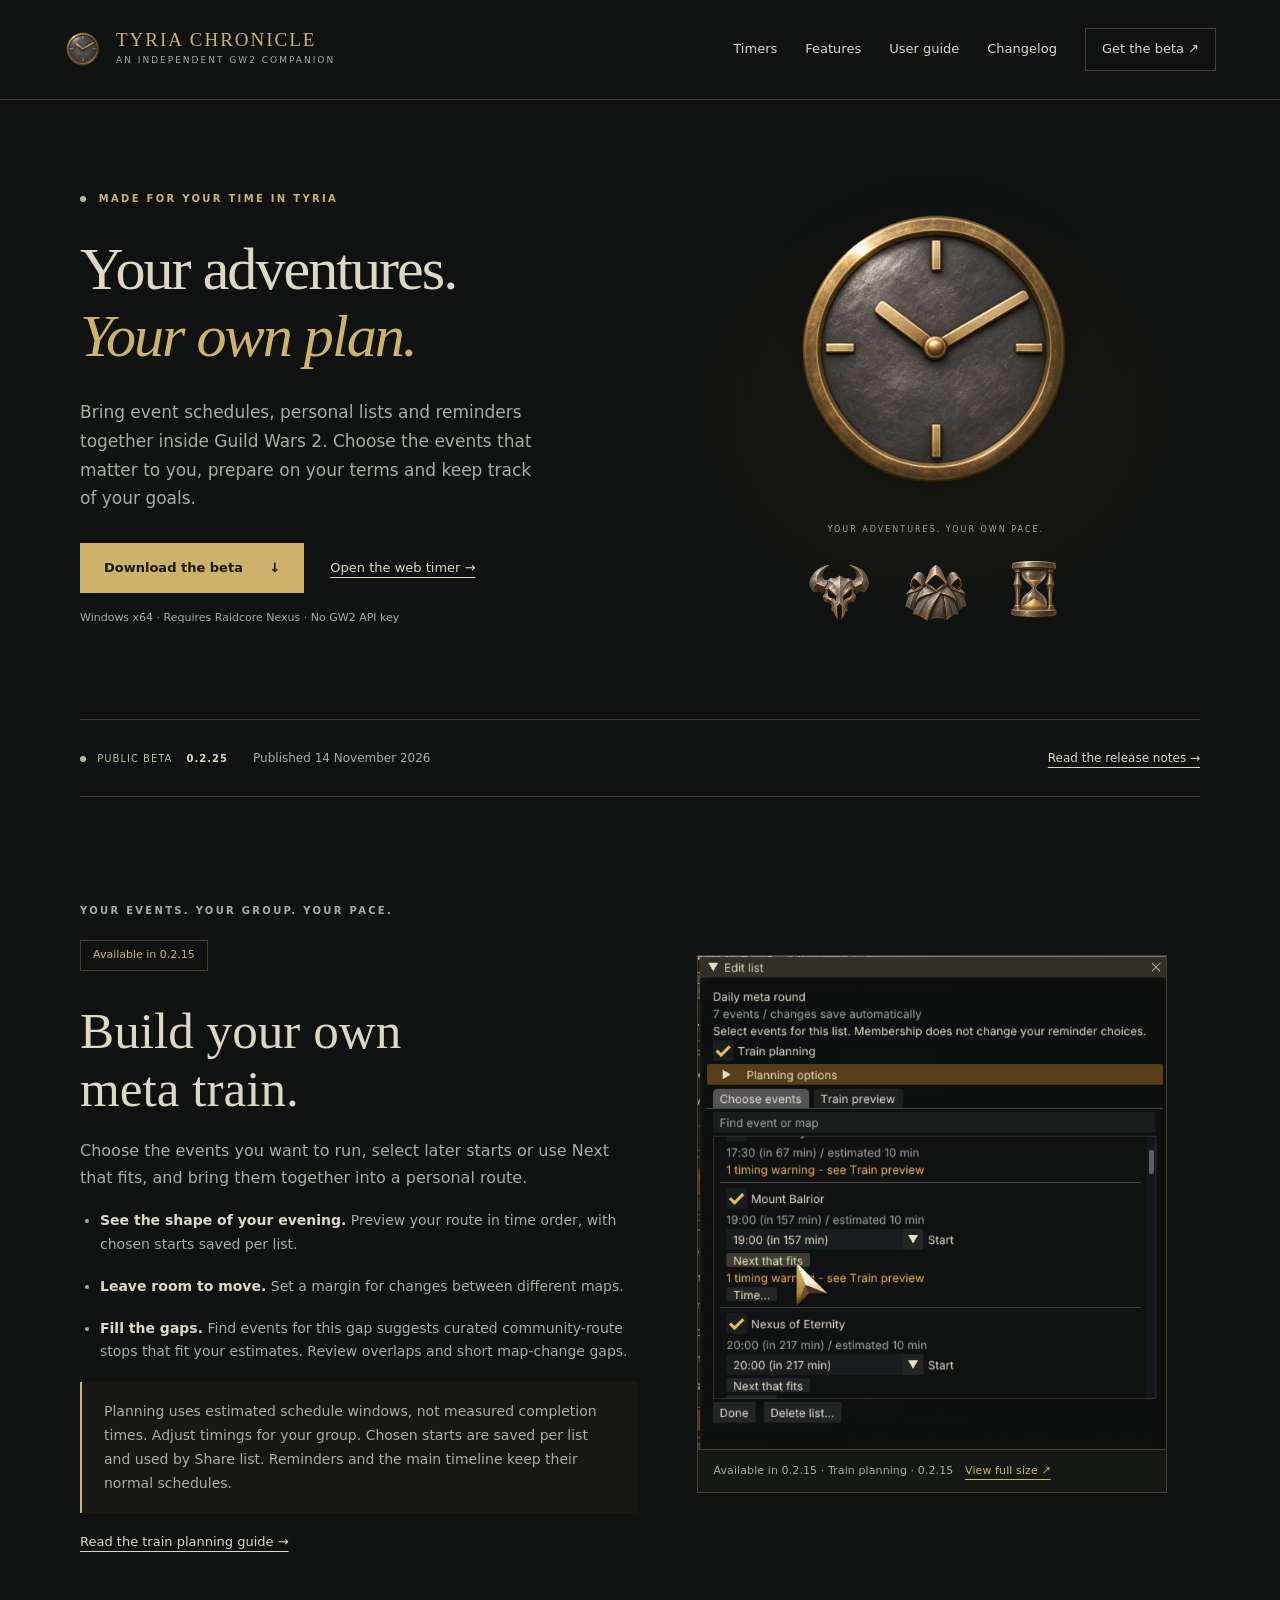
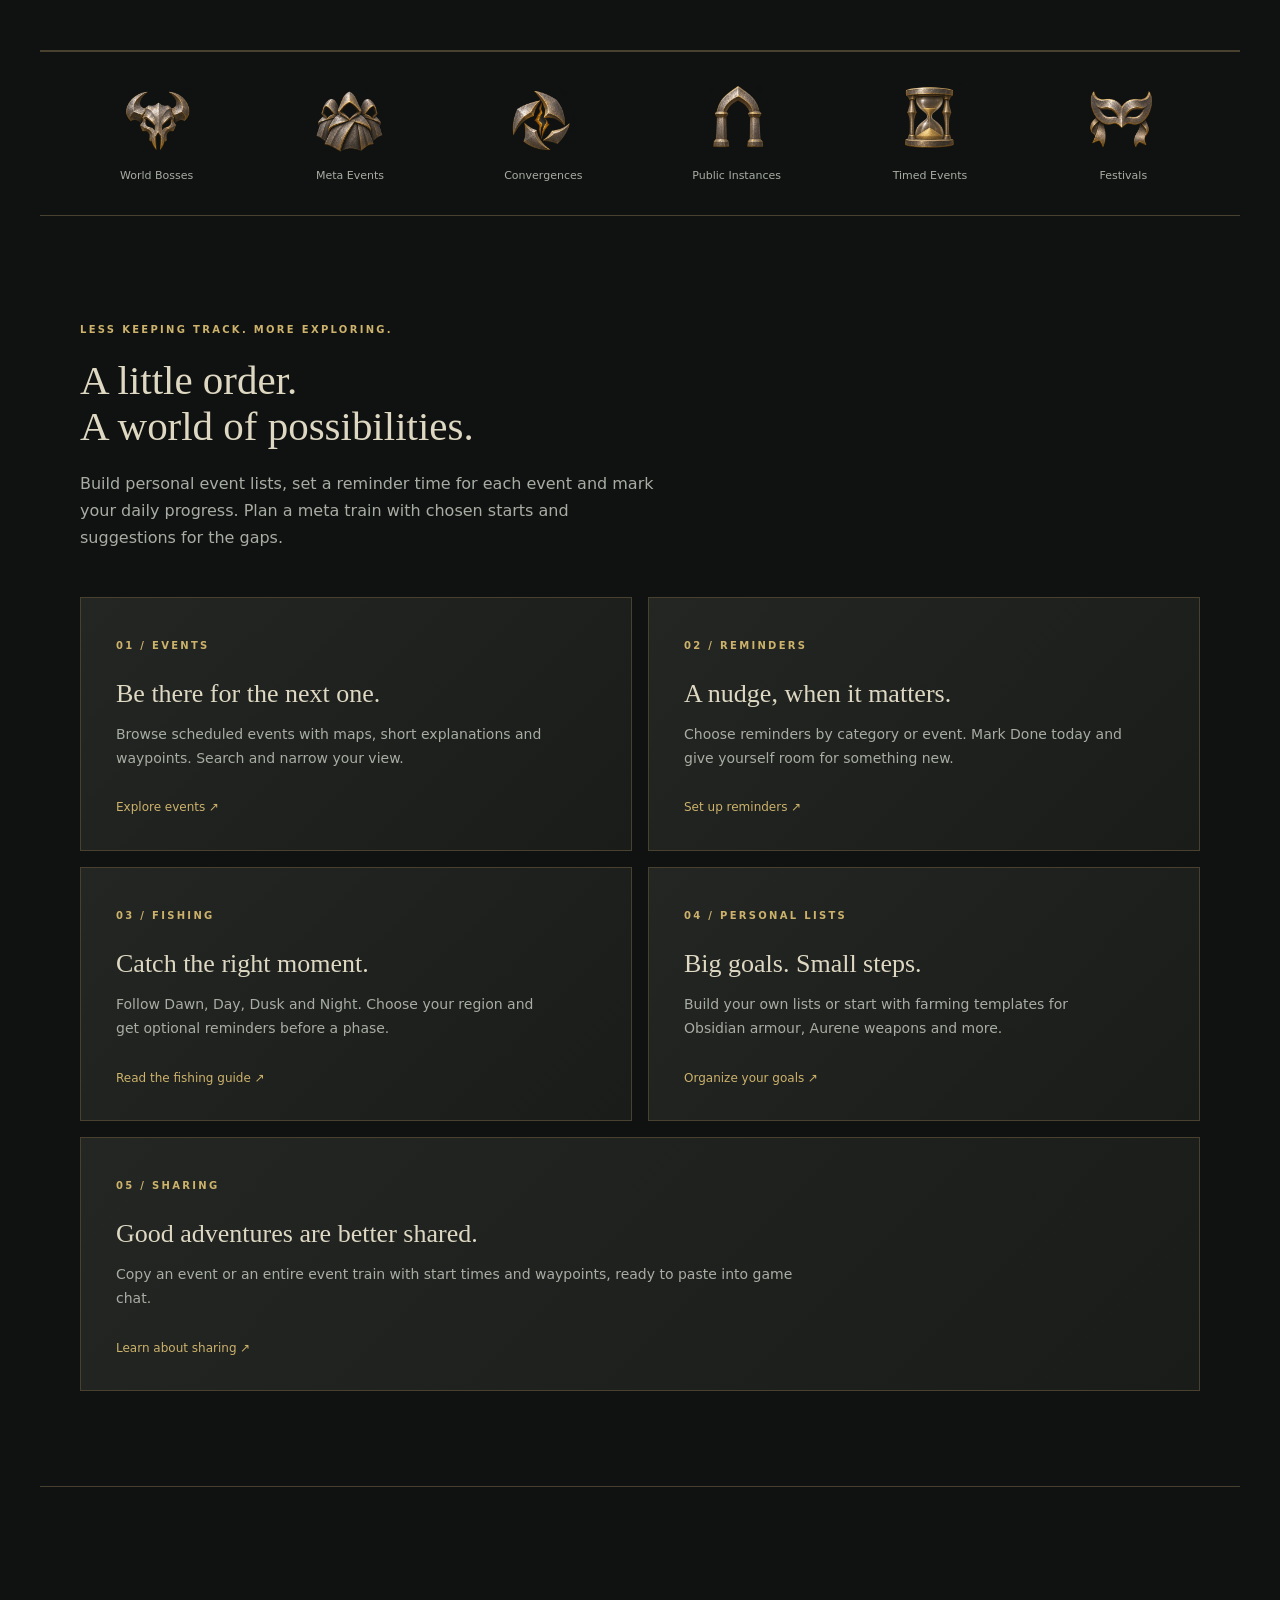
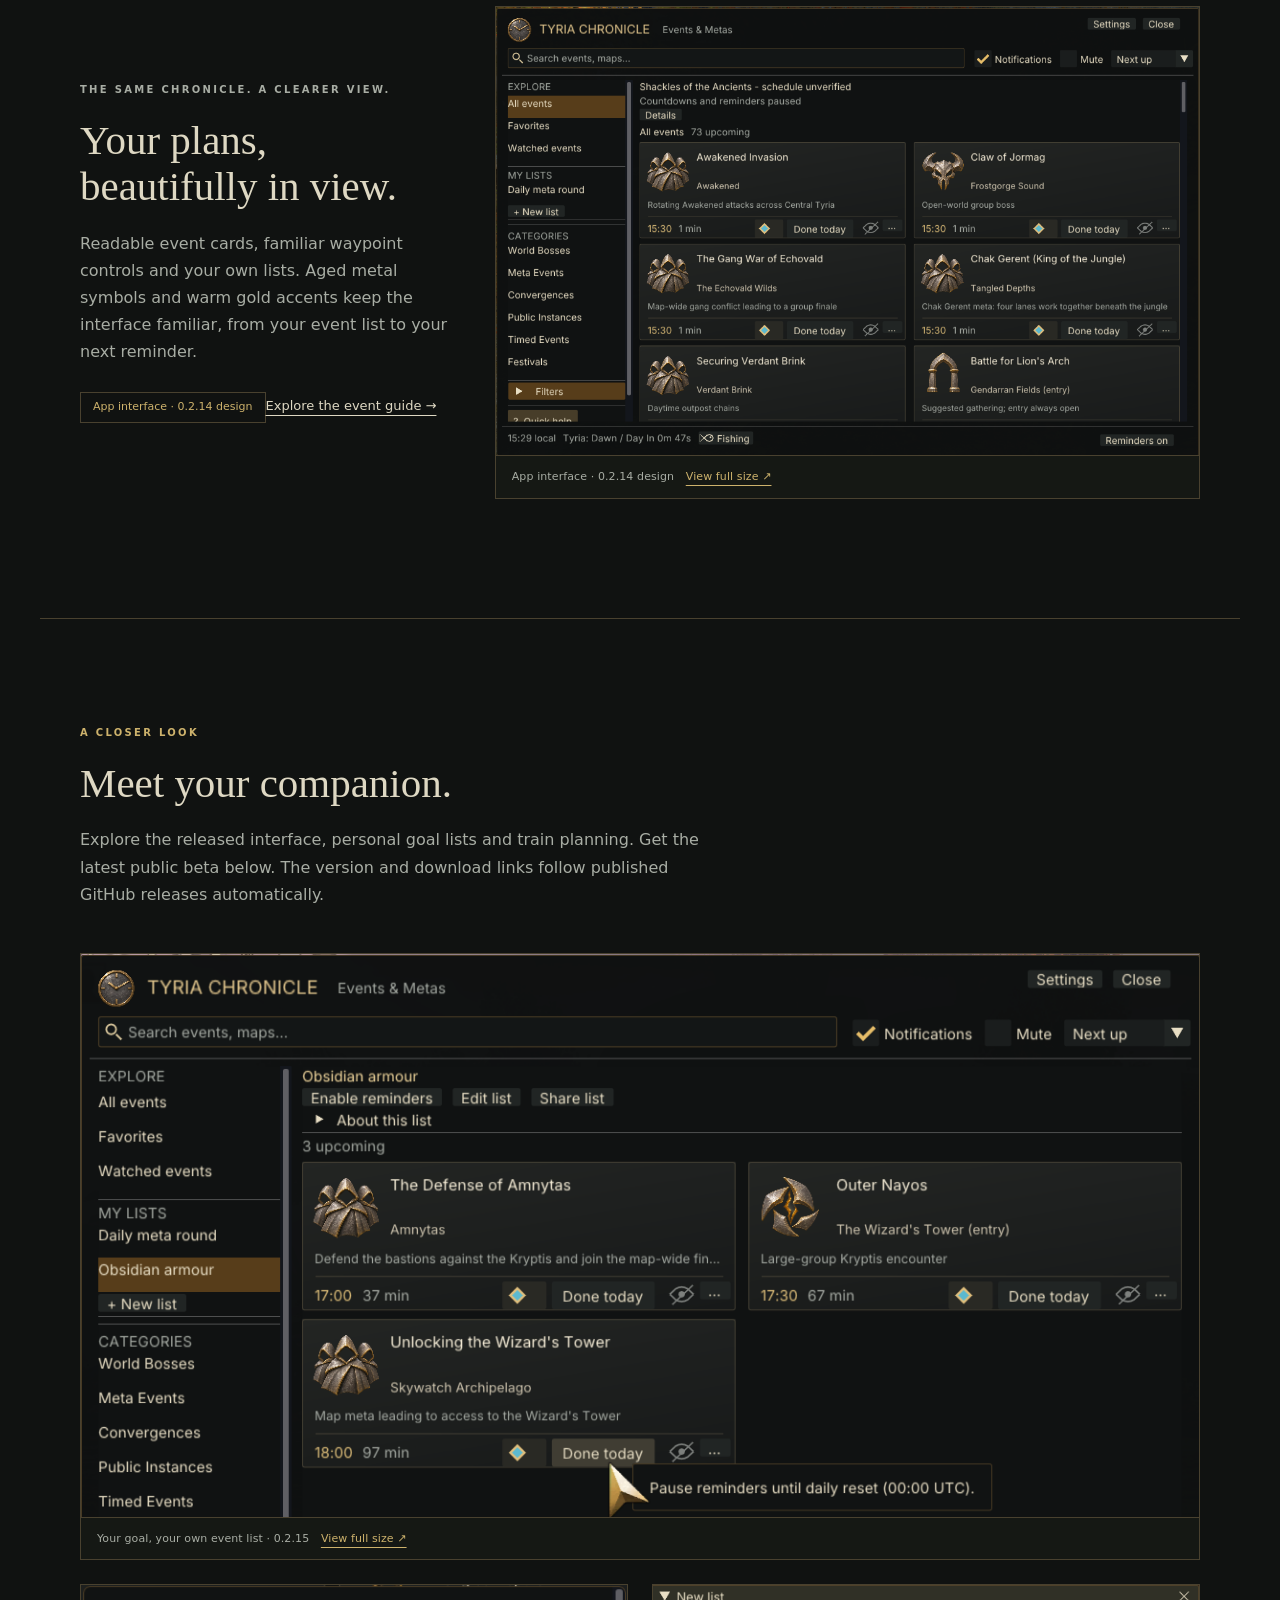
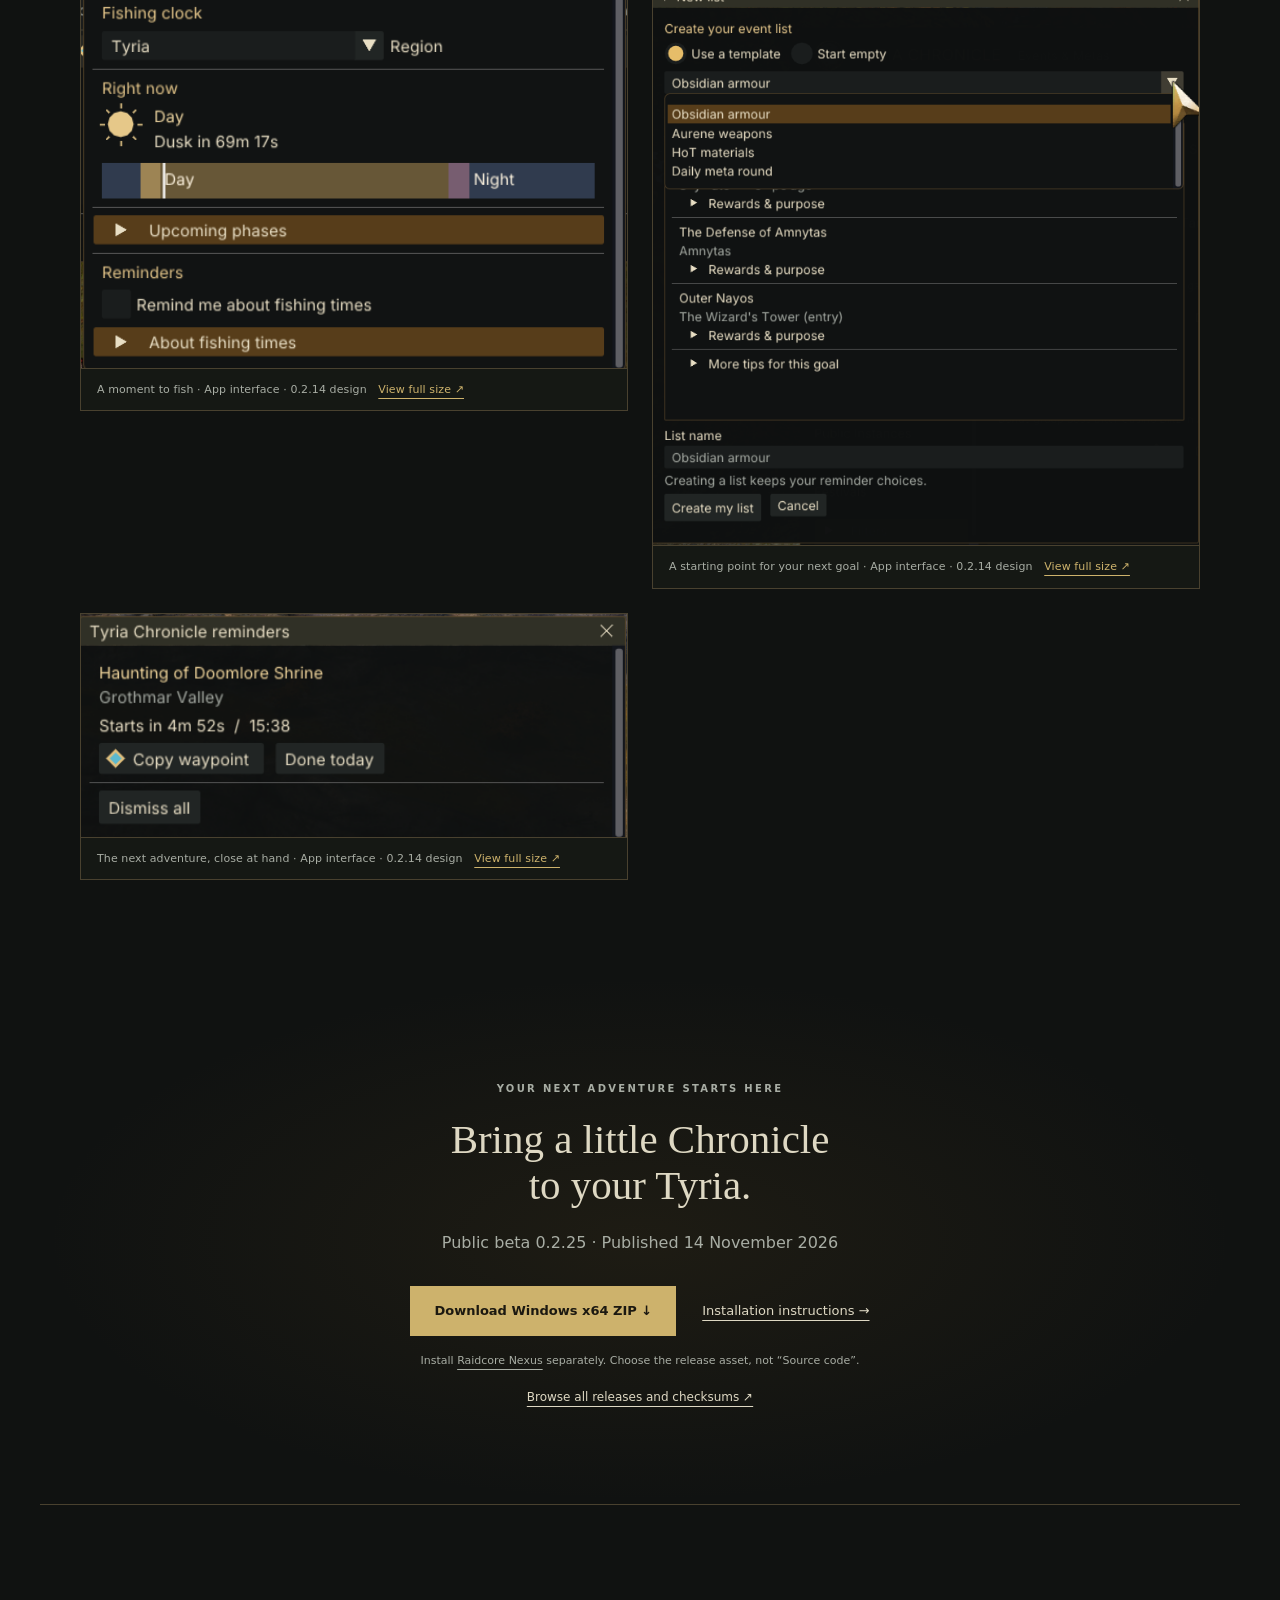
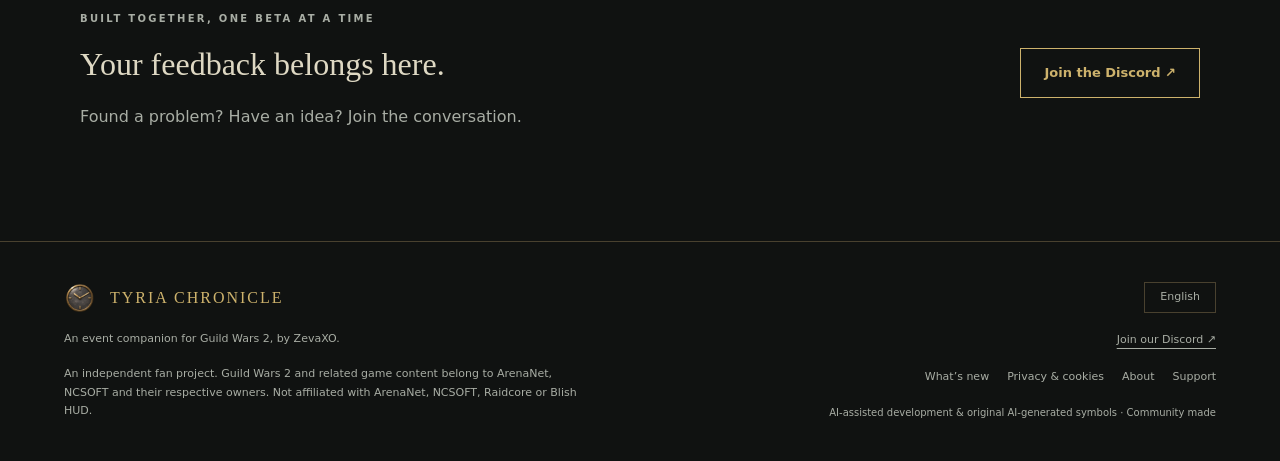
==== commit 33191cca: "Add browser event timer with addon-only personal list scope" ====
--- a/index.html
+++ b/index.html
@@ -1,20 +1,20 @@
-<!doctype html>
-<html lang="en"><head><meta charset="utf-8"><meta name="viewport" content="width=device-width,initial-scale=1"><meta name="theme-color" content="#151410"><meta name="description" content="Tyria Chronicle: event timers, reminders, fishing clocks and personal goals for Guild Wars 2. Download the beta and explore the user guide."><title>Tyria Chronicle — Your adventures, in time</title><link rel="icon" href="images/web-header-clock-v1.png" type="image/png"><link rel="stylesheet" href="styles.css"><script src="app.js" defer></script><script type="module" src="release-live.mjs"></script></head>
-<body><a class="skip" href="#main">Skip to content</a><header><a class="brand" href="index.html"><img src="images/web-header-clock-v1.png" width="38" height="38" alt=""><span>TYRIA CHRONICLE<small>AN INDEPENDENT GW2 COMPANION</small></span></a><nav aria-label="Main navigation"><a href="#features">Features</a><a href="guide.html">User guide</a><a href="guide.html#changelog">Changelog</a><a class="nav-download" href="#download">Get the beta ↗</a></nav></header>
-<main id="main"><!-- release:warning:start -->
-
-<!-- release:warning:end --><section class="hero"><div class="hero-copy"><p class="eyebrow"><span class="dot"></span> MADE FOR YOUR TIME IN TYRIA</p><h1>Your adventures.<br><em>Your own plan.</em></h1><p class="intro">Bring event schedules, personal lists and reminders together inside Guild Wars 2. Choose the events that matter to you, prepare on your terms and keep track of your goals.</p><div class="actions"><a class="button" href="#download">Download the beta <span>↓</span></a><a class="text-link" href="guide.html">Explore the user guide →</a></div><p class="fine">Windows x64 · Requires Raidcore Nexus · No GW2 API key</p></div><div class="hero-art product-hero"><img class="hero-clock" src="images/web-header-clock-v1.png" width="320" height="320" alt=""><p class="art-caption">YOUR ADVENTURES. YOUR OWN PACE.</p><div class="hero-symbols" aria-hidden="true"><span class="category-symbol boss"></span><span class="category-symbol meta"></span><span class="category-symbol timed"></span></div></div></section>
-<!-- release:strip:start -->
-<div class="release-strip"><span><span class="dot"></span> PUBLIC BETA <strong>0.2.25</strong></span><p>Published 14 November 2026</p><a href="guide.html#changelog">Read the release notes →</a></div>
-<!-- release:strip:end -->
-<section id="train-planning" class="train-planning"><div><p class="eyebrow">YOUR EVENTS. YOUR GROUP. YOUR PACE.</p><p class="preview-label">Available in 0.2.15</p><h2>Build your own<br>meta train.</h2><p>Choose the events you want to run, select later starts or use Next that fits, and bring them together into a personal route.</p><ul><li><strong>See the shape of your evening.</strong> Preview your route in time order, with chosen starts saved per list.</li><li><strong>Leave room to move.</strong> Set a margin for changes between different maps.</li><li><strong>Fill the gaps.</strong> Find events for this gap suggests curated community-route stops that fit your estimates. Review overlaps and short map-change gaps.</li></ul><p class="note">Planning uses estimated schedule windows, not measured completion times. Adjust timings for your group. Chosen starts are saved per list and used by Share list. Reminders and the main timeline keep their normal schedules.</p><a class="text-link" href="guide.html#train-planning">Read the train planning guide →</a></div><figure class="app-shot train-shot"><a href="images/train-planning-v15.png" target="_blank" rel="noopener"><img src="images/train-planning-v15.png" width="627" height="661" alt="Train editor showing chosen later starts, Next that fits and timing warnings" loading="lazy" decoding="async"></a><figcaption>Available in 0.2.15 · Train planning · 0.2.15 <a href="images/train-planning-v15.png" target="_blank" rel="noopener">View full size ↗</a></figcaption></figure></section><section class="category-band" aria-label="App event categories"><div><span class="category-symbol boss" aria-hidden="true"></span><span>World Bosses</span></div><div><span class="category-symbol meta" aria-hidden="true"></span><span>Meta Events</span></div><div><span class="category-symbol rift" aria-hidden="true"></span><span>Convergences</span></div><div><span class="category-symbol arch" aria-hidden="true"></span><span>Public Instances</span></div><div><span class="category-symbol timed" aria-hidden="true"></span><span>Timed Events</span></div><div><span class="category-symbol festival" aria-hidden="true"></span><span>Festivals</span></div></section><section id="features"><div class="section-heading"><p class="eyebrow">LESS KEEPING TRACK. MORE EXPLORING.</p><h2>A little order.<br>A world of possibilities.</h2><p>Build personal event lists, set a reminder time for each event and mark your daily progress. Plan a meta train with chosen starts and suggestions for the gaps.</p></div><div class="feature-grid"><a class="feature" href="guide.html#events"><span class="number">01 / EVENTS</span><h3>Be there for the next one.</h3><p>Browse scheduled events with maps, short explanations and waypoints. Search and narrow your view.</p><span class="read">Explore events ↗</span></a><a class="feature" href="guide.html#reminders"><span class="number">02 / REMINDERS</span><h3>A nudge, when it matters.</h3><p>Choose reminders by category or event. Mark Done today and give yourself room for something new.</p><span class="read">Set up reminders ↗</span></a><a class="feature" href="guide.html#fishing"><span class="number">03 / FISHING</span><h3>Catch the right moment.</h3><p>Follow Dawn, Day, Dusk and Night. Choose your region and get optional reminders before a phase.</p><span class="read">Read the fishing guide ↗</span></a><a class="feature" href="guide.html#lists"><span class="number">04 / PERSONAL LISTS</span><h3>Big goals. Small steps.</h3><p>Build your own lists or start with farming templates for Obsidian armour, Aurene weapons and more.</p><span class="read">Organize your goals ↗</span></a><a class="feature wide" href="guide.html#sharing"><span class="number">05 / SHARING</span><h3>Good adventures are better shared.</h3><p>Copy an event or an entire event train with start times and waypoints, ready to paste into game chat.</p><span class="read">Learn about sharing ↗</span></a></div></section>
-<section class="identity product-intro"><div><p class="eyebrow">THE SAME CHRONICLE. A CLEARER VIEW.</p><h2>Your plans,<br>beautifully in view.</h2><p>Readable event cards, familiar waypoint controls and your own lists. Aged metal symbols and warm gold accents keep the interface familiar, from your event list to your next reminder.</p><p class="preview-label">App interface · 0.2.14 design</p><a class="text-link" href="guide.html#events">Explore the event guide →</a></div><figure class="app-shot "><a href="images/events.png" target="_blank" rel="noopener"><img src="images/events.png" alt="Tyria Chronicle event list with category navigation, search and two-column event cards" loading="lazy" decoding="async"></a><figcaption>App interface · 0.2.14 design <a href="images/events.png" target="_blank" rel="noopener">View full size ↗</a></figcaption></figure></section>
-<section class="screenshot-gallery" id="app-preview"><div class="section-heading"><p class="eyebrow">A CLOSER LOOK</p><h2>Meet your companion.</h2><p>Explore the released interface, personal goal lists and train planning. Get the latest public beta below. The version and download links follow published GitHub releases automatically.</p></div><div class="screens-grid"><figure class="app-shot landscape"><a href="images/obsidian-list-v15.png" target="_blank" rel="noopener"><img src="images/obsidian-list-v15.png" alt="Obsidian armour list showing Amnytas, Outer Nayos and Unlocking the Wizard’s Tower" loading="lazy" decoding="async"></a><figcaption>Your goal, your own event list · 0.2.15 <a href="images/obsidian-list-v15.png" target="_blank" rel="noopener">View full size ↗</a></figcaption></figure><figure class="app-shot "><a href="images/fishing.png" target="_blank" rel="noopener"><img src="images/fishing.png" alt="Fishing clock showing Tyria Day phase, a phase timeline and reminder controls" loading="lazy" decoding="async"></a><figcaption>A moment to fish · App interface · 0.2.14 design <a href="images/fishing.png" target="_blank" rel="noopener">View full size ↗</a></figcaption></figure><figure class="app-shot "><a href="images/new-list.png" target="_blank" rel="noopener"><img src="images/new-list.png" alt="New list dialog with Obsidian armour, Aurene weapons, HoT materials and Daily meta round templates" loading="lazy" decoding="async"></a><figcaption>A starting point for your next goal · App interface · 0.2.14 design <a href="images/new-list.png" target="_blank" rel="noopener">View full size ↗</a></figcaption></figure><figure class="app-shot "><a href="images/reminders.png" target="_blank" rel="noopener"><img src="images/reminders.png" alt="Reminder popup with event name, map, countdown, Copy waypoint and Done today buttons" loading="lazy" decoding="async"></a><figcaption>The next adventure, close at hand · App interface · 0.2.14 design <a href="images/reminders.png" target="_blank" rel="noopener">View full size ↗</a></figcaption></figure></div></section><section id="download" class="download"><p class="eyebrow">YOUR NEXT ADVENTURE STARTS HERE</p><h2>Bring a little Chronicle<br>to your Tyria.</h2><!-- release:version:start -->
-<p>Public beta 0.2.25 · Published 14 November 2026</p>
-<!-- release:version:end --><div class="actions"><!-- release:download:start -->
-<a class="button" href="https://github.com/ZevaXO/TyriaChronicle-beta/releases/download/v0.2.25/TyriaChronicle-0.2.25-beta-windows-x64.zip">Download Windows x64 ZIP ↓</a>
-<!-- release:download:end --><a class="text-link" href="guide.html#start">Installation instructions →</a></div><p class="fine">Install <a href="https://raidcore.gg/gw2/nexus">Raidcore Nexus</a> separately. Choose the release asset, not “Source code”.</p><a href="https://github.com/ZevaXO/TyriaChronicle-beta/releases">Browse all releases and checksums ↗</a></section>
-<section class="community"><div><p class="eyebrow">BUILT TOGETHER, ONE BETA AT A TIME</p><h2>Your feedback belongs here.</h2><p>Found a problem? Have an idea? Join the conversation.</p></div><a class="button secondary" href="https://discord.gg/3gf8n2P9KS">Join the Discord ↗</a></section></main><footer><div class="footer-brand"><a class="brand" href="index.html"><img src="images/web-header-clock-v1.png" alt="" width="32" height="32"><span>TYRIA CHRONICLE</span></a><p>An event companion for Guild Wars 2, by ZevaXO.</p><p>An independent fan project. Guild Wars 2 and related game content belong to ArenaNet, NCSOFT and their respective owners. Not affiliated with ArenaNet, NCSOFT, Raidcore or Blish HUD.</p></div><div class="footer-links"><span lang="en">English</span><a href="https://discord.gg/3gf8n2P9KS">Join our Discord ↗</a><nav aria-label="Footer navigation"><a href="guide.html#changelog">What’s new</a><a href="guide.html#privacy">Privacy & cookies</a><a href="guide.html#about">About</a><a href="guide.html#faq">Support</a></nav><small>AI-assisted development & original AI-generated symbols · Community made</small></div></footer></body></html>
-
-
-
+<!doctype html>
+<html lang="en"><head><meta charset="utf-8"><meta name="viewport" content="width=device-width,initial-scale=1"><meta name="theme-color" content="#151410"><meta name="description" content="Tyria Chronicle: event timers, reminders, fishing clocks and personal goals for Guild Wars 2. Download the beta and explore the user guide."><title>Tyria Chronicle — Your adventures, in time</title><link rel="icon" href="images/web-header-clock-v1.png" type="image/png"><link rel="stylesheet" href="styles.css"><script src="app.js" defer></script><script type="module" src="release-live.mjs"></script></head>
+<body><a class="skip" href="#main">Skip to content</a><header><a class="brand" href="index.html"><img src="images/web-header-clock-v1.png" width="38" height="38" alt=""><span>TYRIA CHRONICLE<small>AN INDEPENDENT GW2 COMPANION</small></span></a><nav aria-label="Main navigation"><a href="timers.html">Timers</a><a href="#features">Features</a><a href="guide.html">User guide</a><a href="guide.html#changelog">Changelog</a><a class="nav-download" href="#download">Get the beta ↗</a></nav></header>
+<main id="main"><!-- release:warning:start -->
+
+<!-- release:warning:end --><section class="hero"><div class="hero-copy"><p class="eyebrow"><span class="dot"></span> MADE FOR YOUR TIME IN TYRIA</p><h1>Your adventures.<br><em>Your own plan.</em></h1><p class="intro">Bring event schedules, personal lists and reminders together inside Guild Wars 2. Choose the events that matter to you, prepare on your terms and keep track of your goals.</p><div class="actions"><a class="button" href="#download">Download the beta <span>↓</span></a><a class="text-link" href="timers.html">Open the web timer →</a></div><p class="fine">Windows x64 · Requires Raidcore Nexus · No GW2 API key</p></div><div class="hero-art product-hero"><img class="hero-clock" src="images/web-header-clock-v1.png" width="320" height="320" alt=""><p class="art-caption">YOUR ADVENTURES. YOUR OWN PACE.</p><div class="hero-symbols" aria-hidden="true"><span class="category-symbol boss"></span><span class="category-symbol meta"></span><span class="category-symbol timed"></span></div></div></section>
+<!-- release:strip:start -->
+<div class="release-strip"><span><span class="dot"></span> PUBLIC BETA <strong>0.2.25</strong></span><p>Published 14 November 2026</p><a href="guide.html#changelog">Read the release notes →</a></div>
+<!-- release:strip:end -->
+<section id="train-planning" class="train-planning"><div><p class="eyebrow">YOUR EVENTS. YOUR GROUP. YOUR PACE.</p><p class="preview-label">Available in 0.2.15</p><h2>Build your own<br>meta train.</h2><p>Choose the events you want to run, select later starts or use Next that fits, and bring them together into a personal route.</p><ul><li><strong>See the shape of your evening.</strong> Preview your route in time order, with chosen starts saved per list.</li><li><strong>Leave room to move.</strong> Set a margin for changes between different maps.</li><li><strong>Fill the gaps.</strong> Find events for this gap suggests curated community-route stops that fit your estimates. Review overlaps and short map-change gaps.</li></ul><p class="note">Planning uses estimated schedule windows, not measured completion times. Adjust timings for your group. Chosen starts are saved per list and used by Share list. Reminders and the main timeline keep their normal schedules.</p><a class="text-link" href="guide.html#train-planning">Read the train planning guide →</a></div><figure class="app-shot train-shot"><a href="images/train-planning-v15.png" target="_blank" rel="noopener"><img src="images/train-planning-v15.png" width="627" height="661" alt="Train editor showing chosen later starts, Next that fits and timing warnings" loading="lazy" decoding="async"></a><figcaption>Available in 0.2.15 · Train planning · 0.2.15 <a href="images/train-planning-v15.png" target="_blank" rel="noopener">View full size ↗</a></figcaption></figure></section><section class="category-band" aria-label="App event categories"><div><span class="category-symbol boss" aria-hidden="true"></span><span>World Bosses</span></div><div><span class="category-symbol meta" aria-hidden="true"></span><span>Meta Events</span></div><div><span class="category-symbol rift" aria-hidden="true"></span><span>Convergences</span></div><div><span class="category-symbol arch" aria-hidden="true"></span><span>Public Instances</span></div><div><span class="category-symbol timed" aria-hidden="true"></span><span>Timed Events</span></div><div><span class="category-symbol festival" aria-hidden="true"></span><span>Festivals</span></div></section><section id="features"><div class="section-heading"><p class="eyebrow">LESS KEEPING TRACK. MORE EXPLORING.</p><h2>A little order.<br>A world of possibilities.</h2><p>Build personal event lists, set a reminder time for each event and mark your daily progress. Plan a meta train with chosen starts and suggestions for the gaps.</p></div><div class="feature-grid"><a class="feature" href="guide.html#events"><span class="number">01 / EVENTS</span><h3>Be there for the next one.</h3><p>Browse scheduled events with maps, short explanations and waypoints. Search and narrow your view.</p><span class="read">Explore events ↗</span></a><a class="feature" href="guide.html#reminders"><span class="number">02 / REMINDERS</span><h3>A nudge, when it matters.</h3><p>Choose reminders by category or event. Mark Done today and give yourself room for something new.</p><span class="read">Set up reminders ↗</span></a><a class="feature" href="guide.html#fishing"><span class="number">03 / FISHING</span><h3>Catch the right moment.</h3><p>Follow Dawn, Day, Dusk and Night. Choose your region and get optional reminders before a phase.</p><span class="read">Read the fishing guide ↗</span></a><a class="feature" href="guide.html#lists"><span class="number">04 / PERSONAL LISTS</span><h3>Big goals. Small steps.</h3><p>Build your own lists or start with farming templates for Obsidian armour, Aurene weapons and more.</p><span class="read">Organize your goals ↗</span></a><a class="feature wide" href="guide.html#sharing"><span class="number">05 / SHARING</span><h3>Good adventures are better shared.</h3><p>Copy an event or an entire event train with start times and waypoints, ready to paste into game chat.</p><span class="read">Learn about sharing ↗</span></a></div></section>
+<section class="identity product-intro"><div><p class="eyebrow">THE SAME CHRONICLE. A CLEARER VIEW.</p><h2>Your plans,<br>beautifully in view.</h2><p>Readable event cards, familiar waypoint controls and your own lists. Aged metal symbols and warm gold accents keep the interface familiar, from your event list to your next reminder.</p><p class="preview-label">App interface · 0.2.14 design</p><a class="text-link" href="guide.html#events">Explore the event guide →</a></div><figure class="app-shot "><a href="images/events.png" target="_blank" rel="noopener"><img src="images/events.png" alt="Tyria Chronicle event list with category navigation, search and two-column event cards" loading="lazy" decoding="async"></a><figcaption>App interface · 0.2.14 design <a href="images/events.png" target="_blank" rel="noopener">View full size ↗</a></figcaption></figure></section>
+<section class="screenshot-gallery" id="app-preview"><div class="section-heading"><p class="eyebrow">A CLOSER LOOK</p><h2>Meet your companion.</h2><p>Explore the released interface, personal goal lists and train planning. Get the latest public beta below. The version and download links follow published GitHub releases automatically.</p></div><div class="screens-grid"><figure class="app-shot landscape"><a href="images/obsidian-list-v15.png" target="_blank" rel="noopener"><img src="images/obsidian-list-v15.png" alt="Obsidian armour list showing Amnytas, Outer Nayos and Unlocking the Wizard’s Tower" loading="lazy" decoding="async"></a><figcaption>Your goal, your own event list · 0.2.15 <a href="images/obsidian-list-v15.png" target="_blank" rel="noopener">View full size ↗</a></figcaption></figure><figure class="app-shot "><a href="images/fishing.png" target="_blank" rel="noopener"><img src="images/fishing.png" alt="Fishing clock showing Tyria Day phase, a phase timeline and reminder controls" loading="lazy" decoding="async"></a><figcaption>A moment to fish · App interface · 0.2.14 design <a href="images/fishing.png" target="_blank" rel="noopener">View full size ↗</a></figcaption></figure><figure class="app-shot "><a href="images/new-list.png" target="_blank" rel="noopener"><img src="images/new-list.png" alt="New list dialog with Obsidian armour, Aurene weapons, HoT materials and Daily meta round templates" loading="lazy" decoding="async"></a><figcaption>A starting point for your next goal · App interface · 0.2.14 design <a href="images/new-list.png" target="_blank" rel="noopener">View full size ↗</a></figcaption></figure><figure class="app-shot "><a href="images/reminders.png" target="_blank" rel="noopener"><img src="images/reminders.png" alt="Reminder popup with event name, map, countdown, Copy waypoint and Done today buttons" loading="lazy" decoding="async"></a><figcaption>The next adventure, close at hand · App interface · 0.2.14 design <a href="images/reminders.png" target="_blank" rel="noopener">View full size ↗</a></figcaption></figure></div></section><section id="download" class="download"><p class="eyebrow">YOUR NEXT ADVENTURE STARTS HERE</p><h2>Bring a little Chronicle<br>to your Tyria.</h2><!-- release:version:start -->
+<p>Public beta 0.2.25 · Published 14 November 2026</p>
+<!-- release:version:end --><div class="actions"><!-- release:download:start -->
+<a class="button" href="https://github.com/ZevaXO/TyriaChronicle-beta/releases/download/v0.2.25/TyriaChronicle-0.2.25-beta-windows-x64.zip">Download Windows x64 ZIP ↓</a>
+<!-- release:download:end --><a class="text-link" href="guide.html#start">Installation instructions →</a></div><p class="fine">Install <a href="https://raidcore.gg/gw2/nexus">Raidcore Nexus</a> separately. Choose the release asset, not “Source code”.</p><a href="https://github.com/ZevaXO/TyriaChronicle-beta/releases">Browse all releases and checksums ↗</a></section>
+<section class="community"><div><p class="eyebrow">BUILT TOGETHER, ONE BETA AT A TIME</p><h2>Your feedback belongs here.</h2><p>Found a problem? Have an idea? Join the conversation.</p></div><a class="button secondary" href="https://discord.gg/3gf8n2P9KS">Join the Discord ↗</a></section></main><footer><div class="footer-brand"><a class="brand" href="index.html"><img src="images/web-header-clock-v1.png" alt="" width="32" height="32"><span>TYRIA CHRONICLE</span></a><p>An event companion for Guild Wars 2, by ZevaXO.</p><p>An independent fan project. Guild Wars 2 and related game content belong to ArenaNet, NCSOFT and their respective owners. Not affiliated with ArenaNet, NCSOFT, Raidcore or Blish HUD.</p></div><div class="footer-links"><span lang="en">English</span><a href="https://discord.gg/3gf8n2P9KS">Join our Discord ↗</a><nav aria-label="Footer navigation"><a href="guide.html#changelog">What’s new</a><a href="guide.html#privacy">Privacy & cookies</a><a href="guide.html#about">About</a><a href="guide.html#faq">Support</a></nav><small>AI-assisted development & original AI-generated symbols · Community made</small></div></footer></body></html>
+
+
+
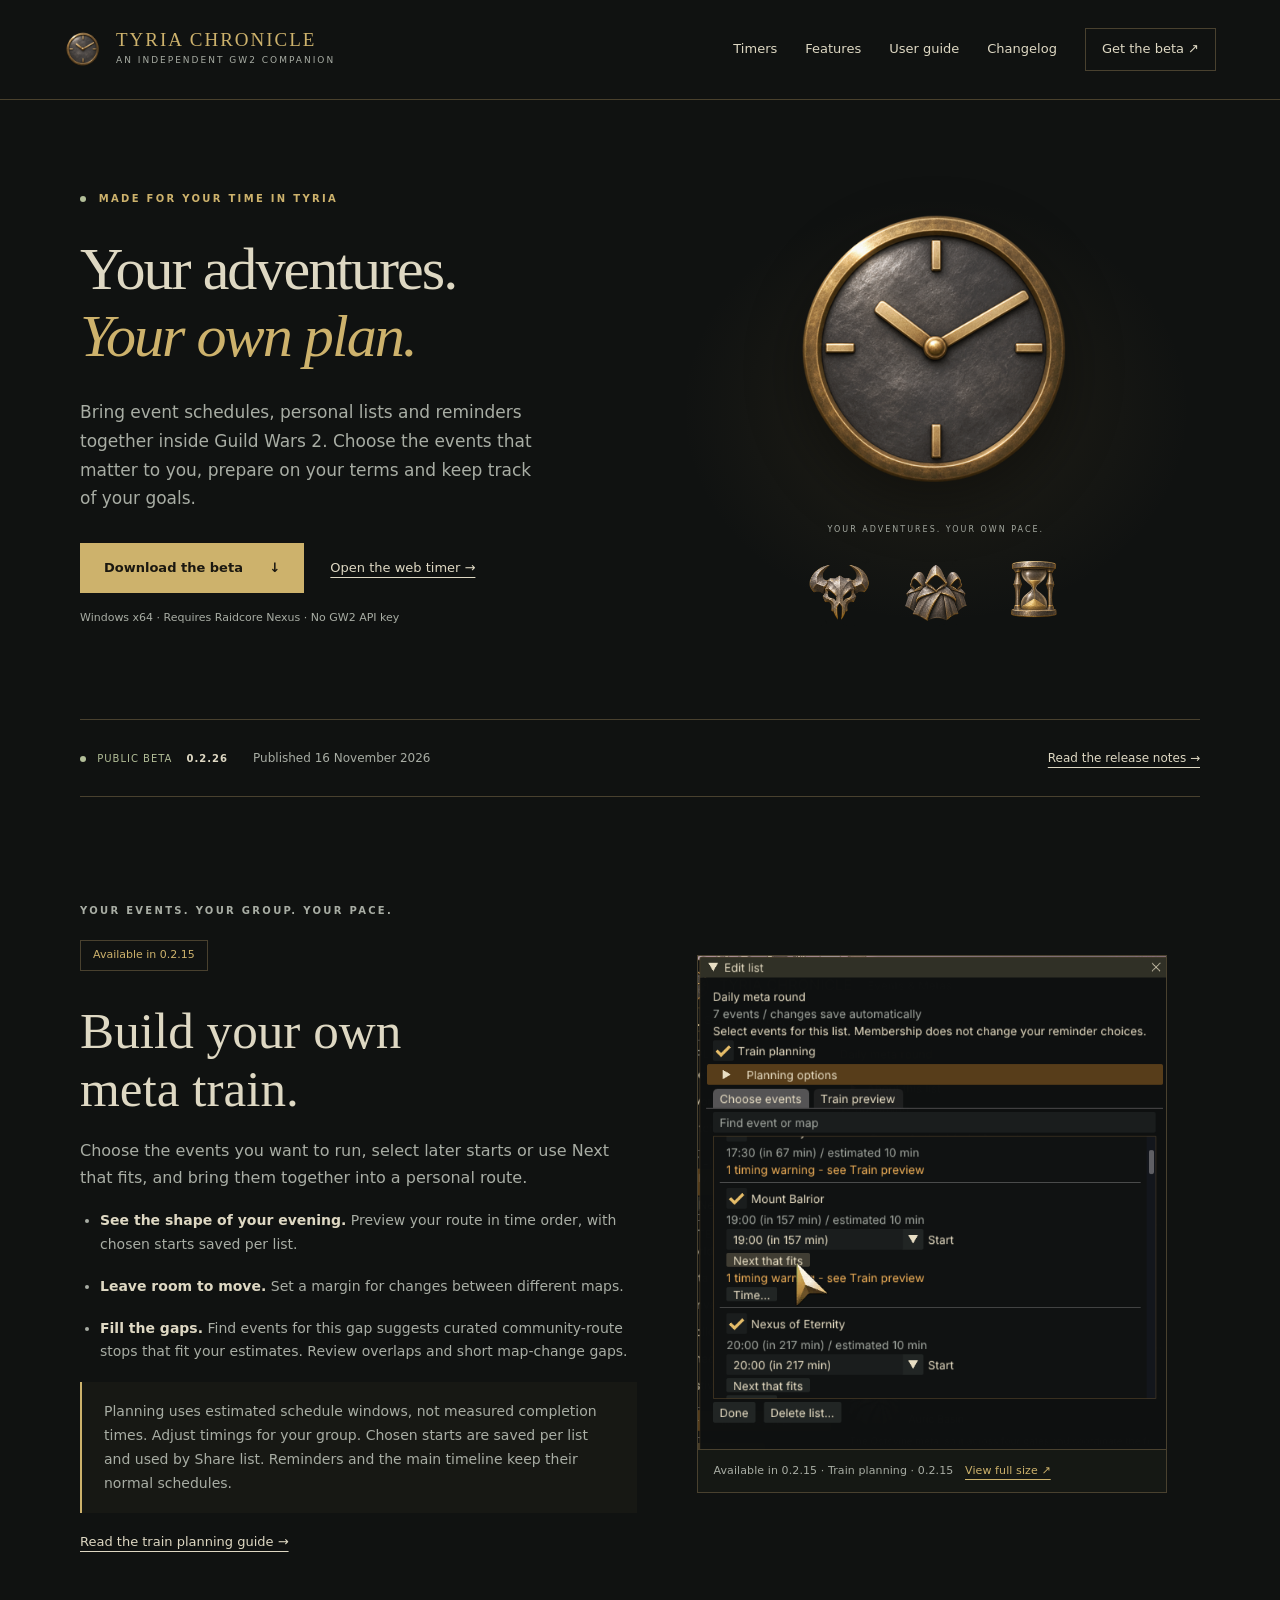
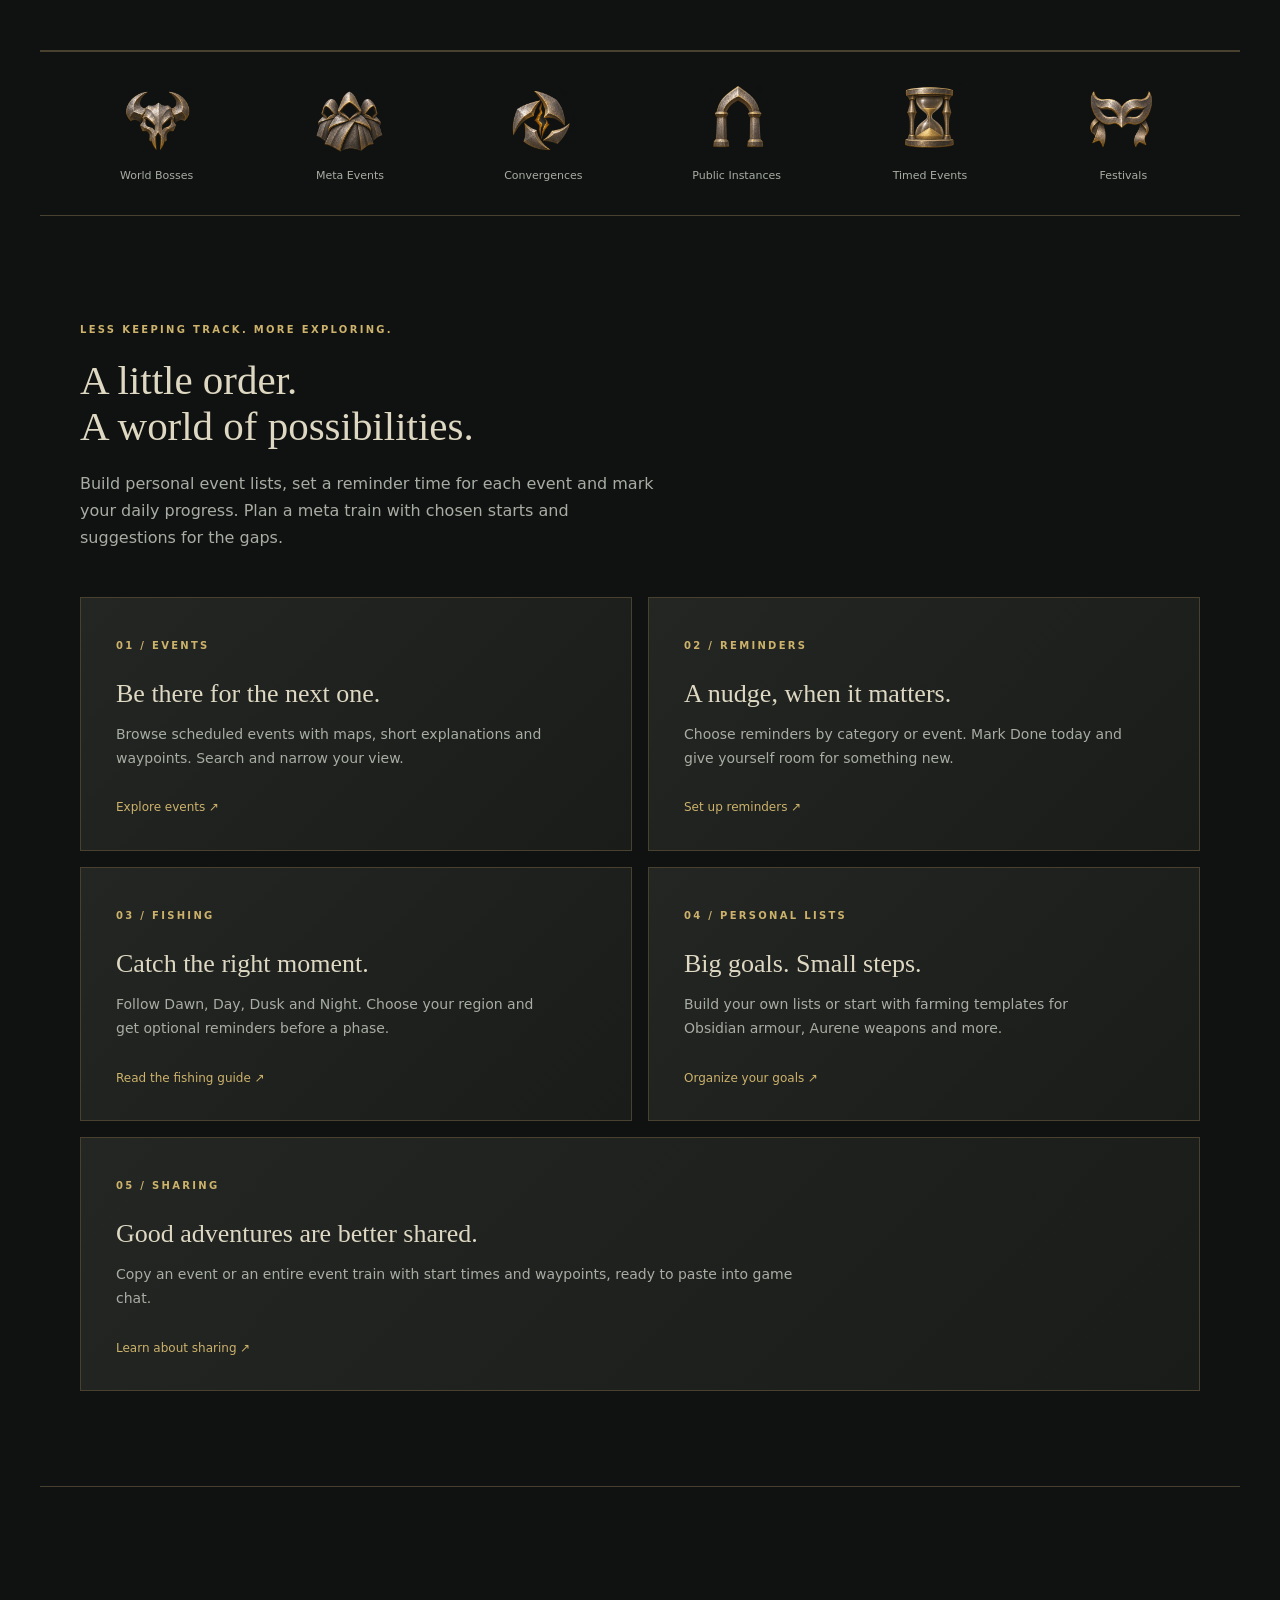
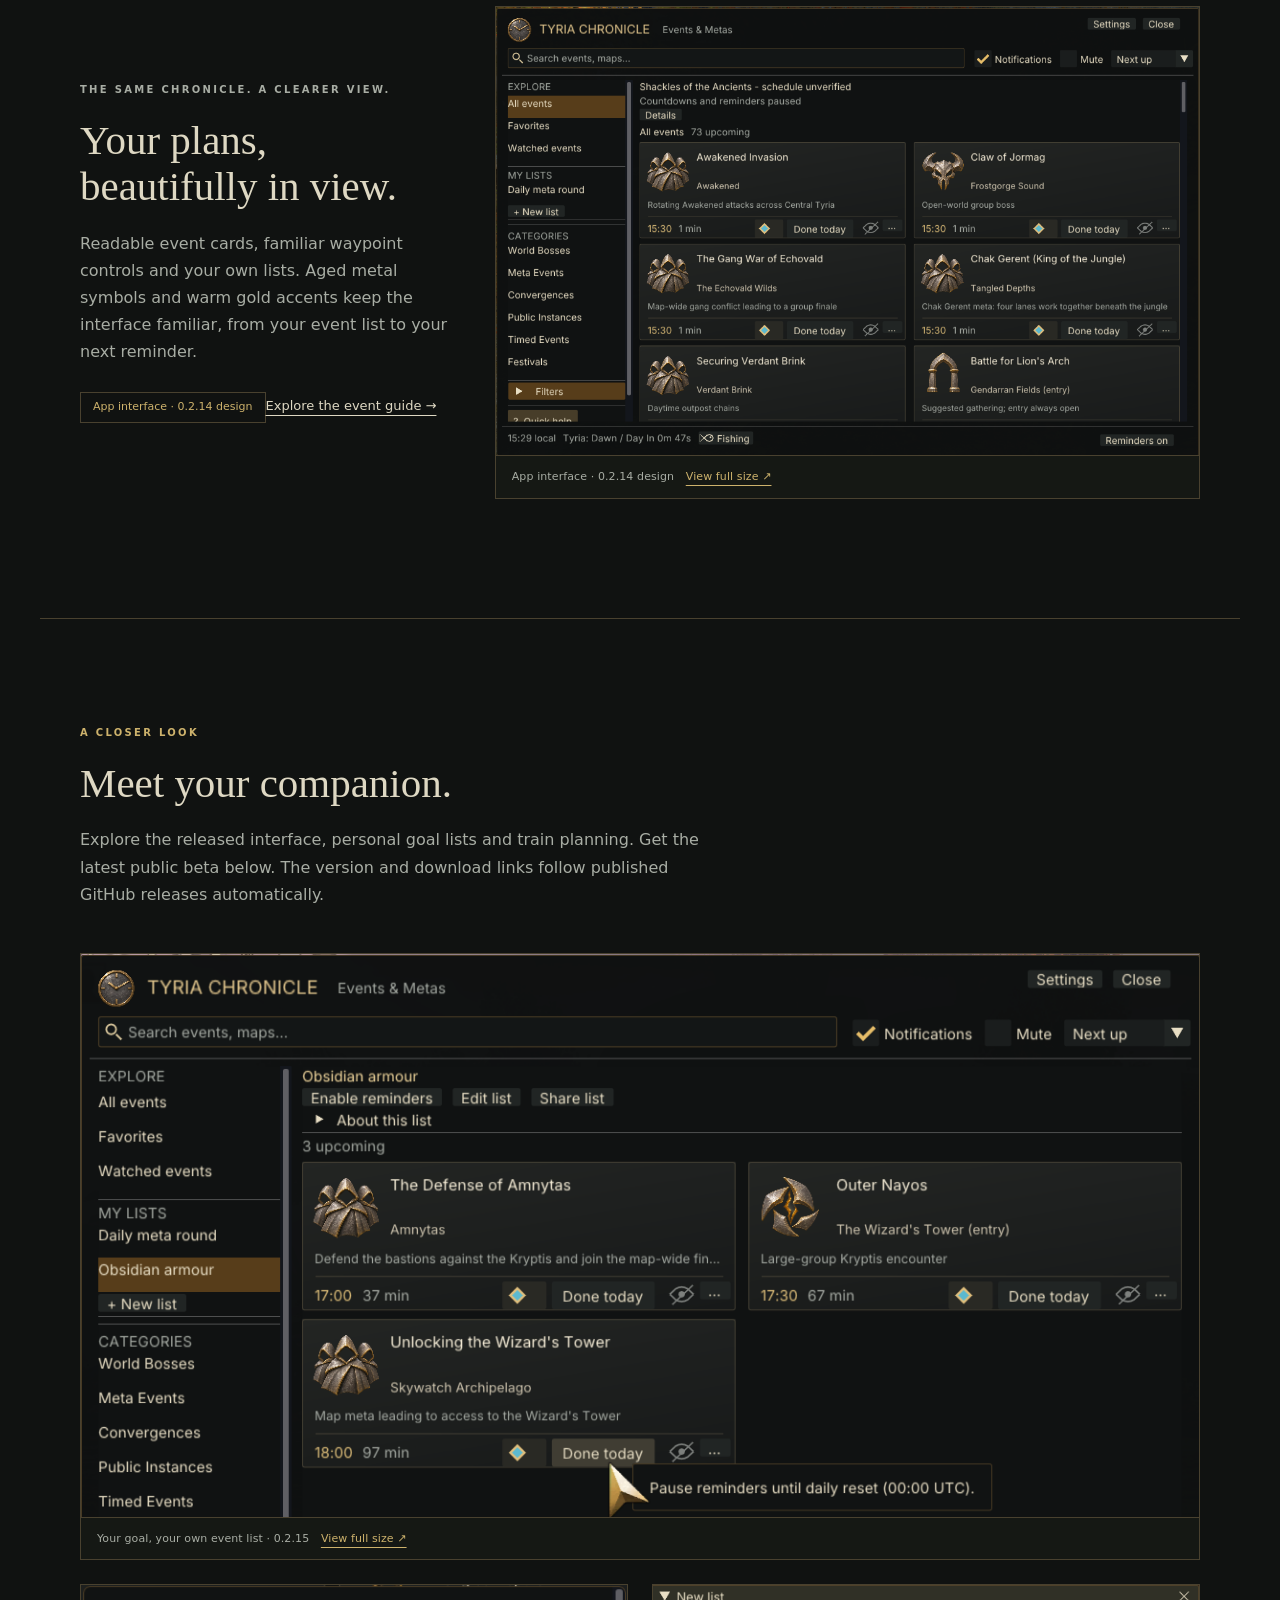
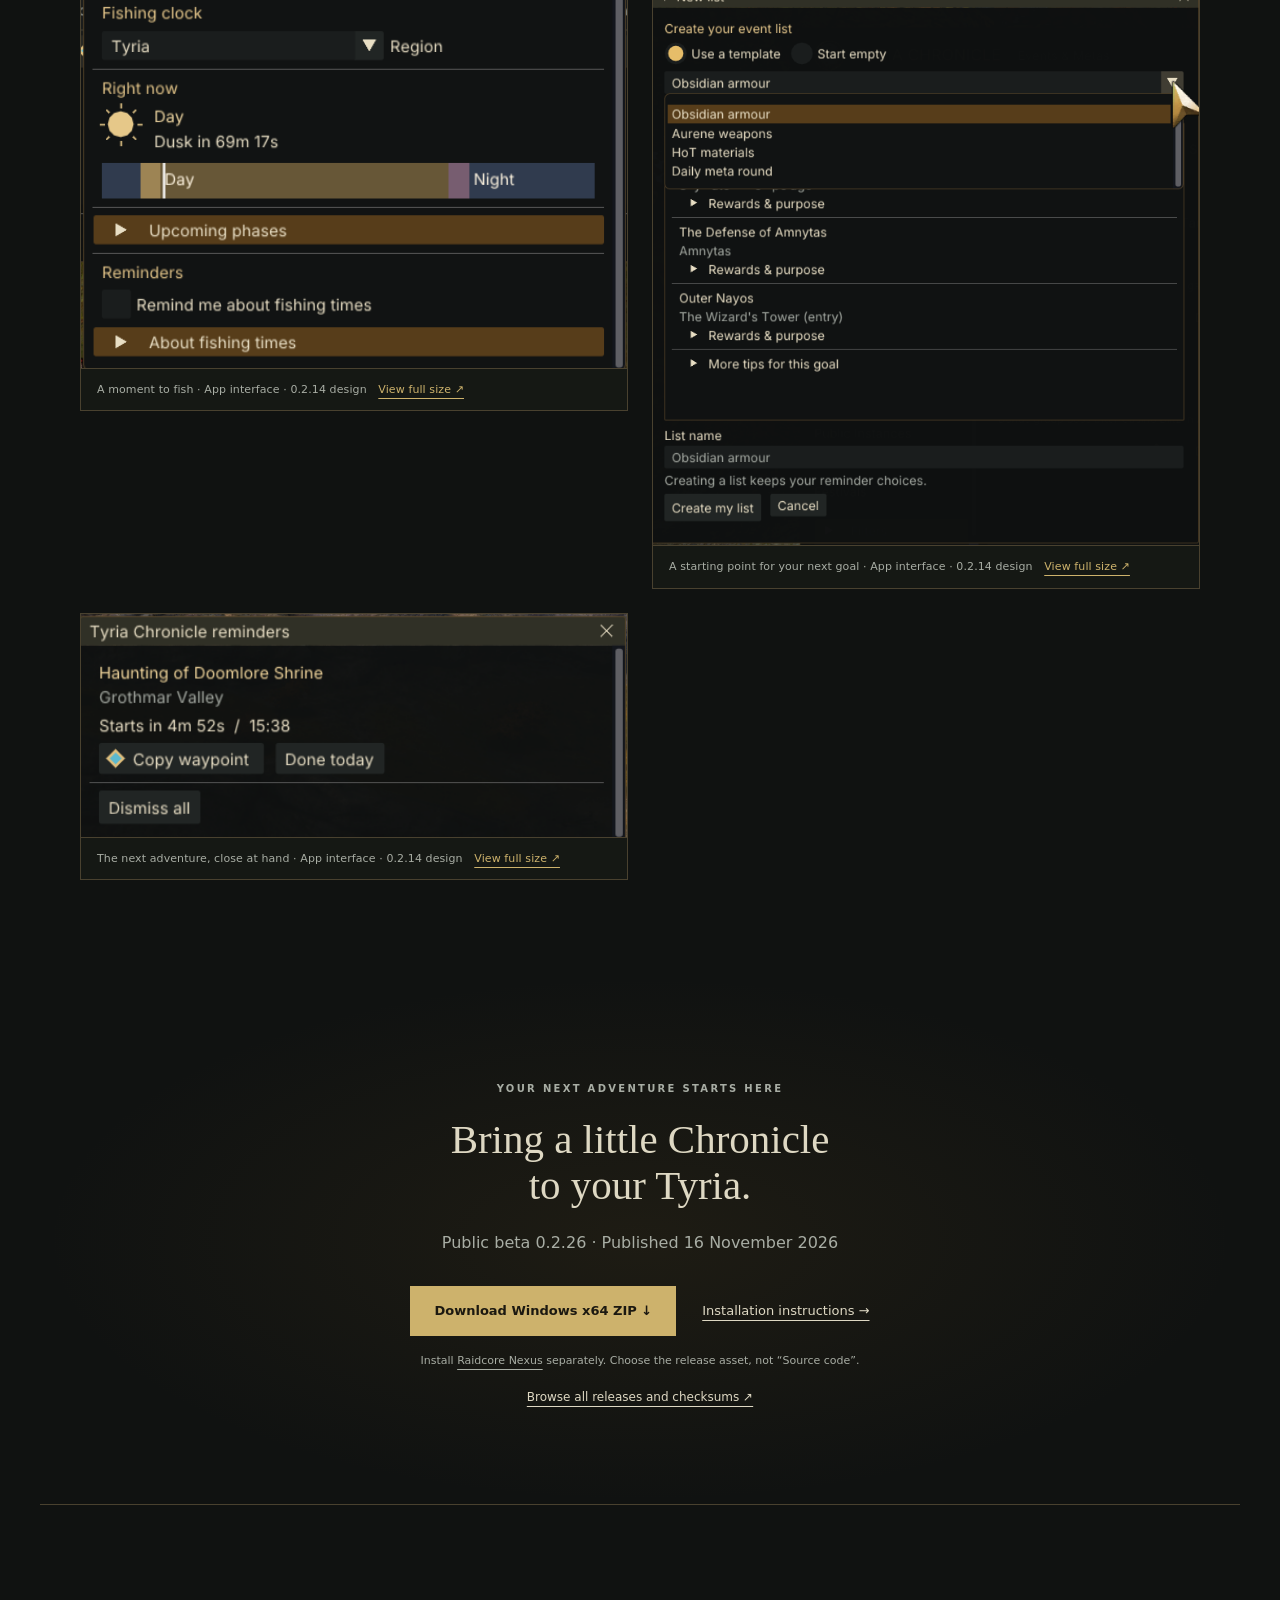
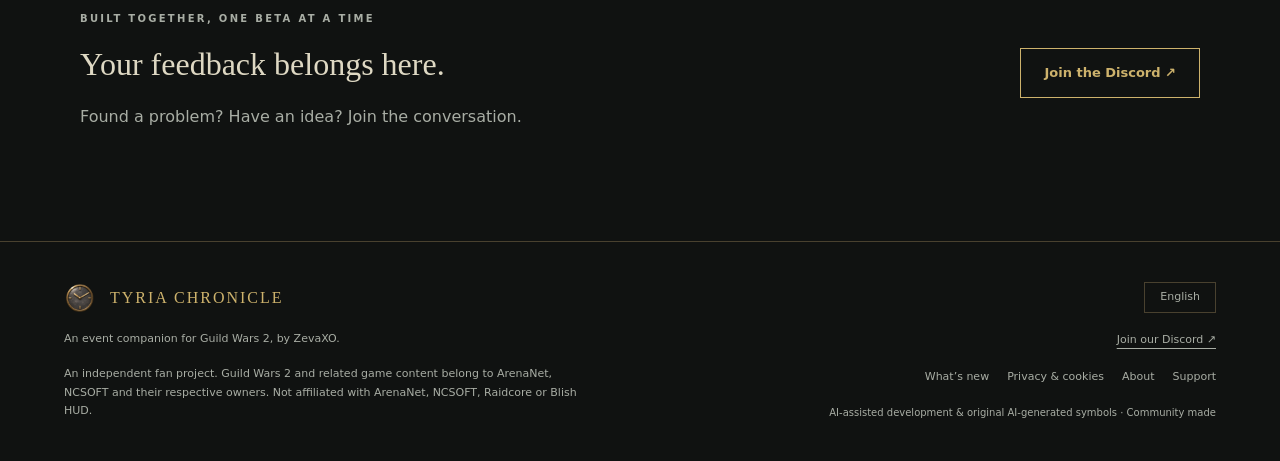
==== commit ba1ae46c: "Synchronize published beta release information" ====
--- a/index.html
+++ b/index.html
@@ -1,18 +1,18 @@
 <!doctype html>
 <html lang="en"><head><meta charset="utf-8"><meta name="viewport" content="width=device-width,initial-scale=1"><meta name="theme-color" content="#151410"><meta name="description" content="Tyria Chronicle: event timers, reminders, fishing clocks and personal goals for Guild Wars 2. Download the beta and explore the user guide."><title>Tyria Chronicle — Your adventures, in time</title><link rel="icon" href="images/web-header-clock-v1.png" type="image/png"><link rel="stylesheet" href="styles.css"><script src="app.js" defer></script><script type="module" src="release-live.mjs"></script></head>
 <body><a class="skip" href="#main">Skip to content</a><header><a class="brand" href="index.html"><img src="images/web-header-clock-v1.png" width="38" height="38" alt=""><span>TYRIA CHRONICLE<small>AN INDEPENDENT GW2 COMPANION</small></span></a><nav aria-label="Main navigation"><a href="timers.html">Timers</a><a href="#features">Features</a><a href="guide.html">User guide</a><a href="guide.html#changelog">Changelog</a><a class="nav-download" href="#download">Get the beta ↗</a></nav></header>
-<main id="main"><!-- release:warning:start -->
-
+<main id="main"><!-- release:warning:start -->
+
 <!-- release:warning:end --><section class="hero"><div class="hero-copy"><p class="eyebrow"><span class="dot"></span> MADE FOR YOUR TIME IN TYRIA</p><h1>Your adventures.<br><em>Your own plan.</em></h1><p class="intro">Bring event schedules, personal lists and reminders together inside Guild Wars 2. Choose the events that matter to you, prepare on your terms and keep track of your goals.</p><div class="actions"><a class="button" href="#download">Download the beta <span>↓</span></a><a class="text-link" href="timers.html">Open the web timer →</a></div><p class="fine">Windows x64 · Requires Raidcore Nexus · No GW2 API key</p></div><div class="hero-art product-hero"><img class="hero-clock" src="images/web-header-clock-v1.png" width="320" height="320" alt=""><p class="art-caption">YOUR ADVENTURES. YOUR OWN PACE.</p><div class="hero-symbols" aria-hidden="true"><span class="category-symbol boss"></span><span class="category-symbol meta"></span><span class="category-symbol timed"></span></div></div></section>
-<!-- release:strip:start -->
-<div class="release-strip"><span><span class="dot"></span> PUBLIC BETA <strong>0.2.25</strong></span><p>Published 14 November 2026</p><a href="guide.html#changelog">Read the release notes →</a></div>
+<!-- release:strip:start -->
+<div class="release-strip"><span><span class="dot"></span> PUBLIC BETA <strong>0.2.26</strong></span><p>Published 16 November 2026</p><a href="guide.html#changelog">Read the release notes →</a></div>
 <!-- release:strip:end -->
 <section id="train-planning" class="train-planning"><div><p class="eyebrow">YOUR EVENTS. YOUR GROUP. YOUR PACE.</p><p class="preview-label">Available in 0.2.15</p><h2>Build your own<br>meta train.</h2><p>Choose the events you want to run, select later starts or use Next that fits, and bring them together into a personal route.</p><ul><li><strong>See the shape of your evening.</strong> Preview your route in time order, with chosen starts saved per list.</li><li><strong>Leave room to move.</strong> Set a margin for changes between different maps.</li><li><strong>Fill the gaps.</strong> Find events for this gap suggests curated community-route stops that fit your estimates. Review overlaps and short map-change gaps.</li></ul><p class="note">Planning uses estimated schedule windows, not measured completion times. Adjust timings for your group. Chosen starts are saved per list and used by Share list. Reminders and the main timeline keep their normal schedules.</p><a class="text-link" href="guide.html#train-planning">Read the train planning guide →</a></div><figure class="app-shot train-shot"><a href="images/train-planning-v15.png" target="_blank" rel="noopener"><img src="images/train-planning-v15.png" width="627" height="661" alt="Train editor showing chosen later starts, Next that fits and timing warnings" loading="lazy" decoding="async"></a><figcaption>Available in 0.2.15 · Train planning · 0.2.15 <a href="images/train-planning-v15.png" target="_blank" rel="noopener">View full size ↗</a></figcaption></figure></section><section class="category-band" aria-label="App event categories"><div><span class="category-symbol boss" aria-hidden="true"></span><span>World Bosses</span></div><div><span class="category-symbol meta" aria-hidden="true"></span><span>Meta Events</span></div><div><span class="category-symbol rift" aria-hidden="true"></span><span>Convergences</span></div><div><span class="category-symbol arch" aria-hidden="true"></span><span>Public Instances</span></div><div><span class="category-symbol timed" aria-hidden="true"></span><span>Timed Events</span></div><div><span class="category-symbol festival" aria-hidden="true"></span><span>Festivals</span></div></section><section id="features"><div class="section-heading"><p class="eyebrow">LESS KEEPING TRACK. MORE EXPLORING.</p><h2>A little order.<br>A world of possibilities.</h2><p>Build personal event lists, set a reminder time for each event and mark your daily progress. Plan a meta train with chosen starts and suggestions for the gaps.</p></div><div class="feature-grid"><a class="feature" href="guide.html#events"><span class="number">01 / EVENTS</span><h3>Be there for the next one.</h3><p>Browse scheduled events with maps, short explanations and waypoints. Search and narrow your view.</p><span class="read">Explore events ↗</span></a><a class="feature" href="guide.html#reminders"><span class="number">02 / REMINDERS</span><h3>A nudge, when it matters.</h3><p>Choose reminders by category or event. Mark Done today and give yourself room for something new.</p><span class="read">Set up reminders ↗</span></a><a class="feature" href="guide.html#fishing"><span class="number">03 / FISHING</span><h3>Catch the right moment.</h3><p>Follow Dawn, Day, Dusk and Night. Choose your region and get optional reminders before a phase.</p><span class="read">Read the fishing guide ↗</span></a><a class="feature" href="guide.html#lists"><span class="number">04 / PERSONAL LISTS</span><h3>Big goals. Small steps.</h3><p>Build your own lists or start with farming templates for Obsidian armour, Aurene weapons and more.</p><span class="read">Organize your goals ↗</span></a><a class="feature wide" href="guide.html#sharing"><span class="number">05 / SHARING</span><h3>Good adventures are better shared.</h3><p>Copy an event or an entire event train with start times and waypoints, ready to paste into game chat.</p><span class="read">Learn about sharing ↗</span></a></div></section>
 <section class="identity product-intro"><div><p class="eyebrow">THE SAME CHRONICLE. A CLEARER VIEW.</p><h2>Your plans,<br>beautifully in view.</h2><p>Readable event cards, familiar waypoint controls and your own lists. Aged metal symbols and warm gold accents keep the interface familiar, from your event list to your next reminder.</p><p class="preview-label">App interface · 0.2.14 design</p><a class="text-link" href="guide.html#events">Explore the event guide →</a></div><figure class="app-shot "><a href="images/events.png" target="_blank" rel="noopener"><img src="images/events.png" alt="Tyria Chronicle event list with category navigation, search and two-column event cards" loading="lazy" decoding="async"></a><figcaption>App interface · 0.2.14 design <a href="images/events.png" target="_blank" rel="noopener">View full size ↗</a></figcaption></figure></section>
-<section class="screenshot-gallery" id="app-preview"><div class="section-heading"><p class="eyebrow">A CLOSER LOOK</p><h2>Meet your companion.</h2><p>Explore the released interface, personal goal lists and train planning. Get the latest public beta below. The version and download links follow published GitHub releases automatically.</p></div><div class="screens-grid"><figure class="app-shot landscape"><a href="images/obsidian-list-v15.png" target="_blank" rel="noopener"><img src="images/obsidian-list-v15.png" alt="Obsidian armour list showing Amnytas, Outer Nayos and Unlocking the Wizard’s Tower" loading="lazy" decoding="async"></a><figcaption>Your goal, your own event list · 0.2.15 <a href="images/obsidian-list-v15.png" target="_blank" rel="noopener">View full size ↗</a></figcaption></figure><figure class="app-shot "><a href="images/fishing.png" target="_blank" rel="noopener"><img src="images/fishing.png" alt="Fishing clock showing Tyria Day phase, a phase timeline and reminder controls" loading="lazy" decoding="async"></a><figcaption>A moment to fish · App interface · 0.2.14 design <a href="images/fishing.png" target="_blank" rel="noopener">View full size ↗</a></figcaption></figure><figure class="app-shot "><a href="images/new-list.png" target="_blank" rel="noopener"><img src="images/new-list.png" alt="New list dialog with Obsidian armour, Aurene weapons, HoT materials and Daily meta round templates" loading="lazy" decoding="async"></a><figcaption>A starting point for your next goal · App interface · 0.2.14 design <a href="images/new-list.png" target="_blank" rel="noopener">View full size ↗</a></figcaption></figure><figure class="app-shot "><a href="images/reminders.png" target="_blank" rel="noopener"><img src="images/reminders.png" alt="Reminder popup with event name, map, countdown, Copy waypoint and Done today buttons" loading="lazy" decoding="async"></a><figcaption>The next adventure, close at hand · App interface · 0.2.14 design <a href="images/reminders.png" target="_blank" rel="noopener">View full size ↗</a></figcaption></figure></div></section><section id="download" class="download"><p class="eyebrow">YOUR NEXT ADVENTURE STARTS HERE</p><h2>Bring a little Chronicle<br>to your Tyria.</h2><!-- release:version:start -->
-<p>Public beta 0.2.25 · Published 14 November 2026</p>
-<!-- release:version:end --><div class="actions"><!-- release:download:start -->
-<a class="button" href="https://github.com/ZevaXO/TyriaChronicle-beta/releases/download/v0.2.25/TyriaChronicle-0.2.25-beta-windows-x64.zip">Download Windows x64 ZIP ↓</a>
+<section class="screenshot-gallery" id="app-preview"><div class="section-heading"><p class="eyebrow">A CLOSER LOOK</p><h2>Meet your companion.</h2><p>Explore the released interface, personal goal lists and train planning. Get the latest public beta below. The version and download links follow published GitHub releases automatically.</p></div><div class="screens-grid"><figure class="app-shot landscape"><a href="images/obsidian-list-v15.png" target="_blank" rel="noopener"><img src="images/obsidian-list-v15.png" alt="Obsidian armour list showing Amnytas, Outer Nayos and Unlocking the Wizard’s Tower" loading="lazy" decoding="async"></a><figcaption>Your goal, your own event list · 0.2.15 <a href="images/obsidian-list-v15.png" target="_blank" rel="noopener">View full size ↗</a></figcaption></figure><figure class="app-shot "><a href="images/fishing.png" target="_blank" rel="noopener"><img src="images/fishing.png" alt="Fishing clock showing Tyria Day phase, a phase timeline and reminder controls" loading="lazy" decoding="async"></a><figcaption>A moment to fish · App interface · 0.2.14 design <a href="images/fishing.png" target="_blank" rel="noopener">View full size ↗</a></figcaption></figure><figure class="app-shot "><a href="images/new-list.png" target="_blank" rel="noopener"><img src="images/new-list.png" alt="New list dialog with Obsidian armour, Aurene weapons, HoT materials and Daily meta round templates" loading="lazy" decoding="async"></a><figcaption>A starting point for your next goal · App interface · 0.2.14 design <a href="images/new-list.png" target="_blank" rel="noopener">View full size ↗</a></figcaption></figure><figure class="app-shot "><a href="images/reminders.png" target="_blank" rel="noopener"><img src="images/reminders.png" alt="Reminder popup with event name, map, countdown, Copy waypoint and Done today buttons" loading="lazy" decoding="async"></a><figcaption>The next adventure, close at hand · App interface · 0.2.14 design <a href="images/reminders.png" target="_blank" rel="noopener">View full size ↗</a></figcaption></figure></div></section><section id="download" class="download"><p class="eyebrow">YOUR NEXT ADVENTURE STARTS HERE</p><h2>Bring a little Chronicle<br>to your Tyria.</h2><!-- release:version:start -->
+<p>Public beta 0.2.26 · Published 16 November 2026</p>
+<!-- release:version:end --><div class="actions"><!-- release:download:start -->
+<a class="button" href="https://github.com/ZevaXO/TyriaChronicle-beta/releases/download/v0.2.26/TyriaChronicle-0.2.26-beta-windows-x64.zip">Download Windows x64 ZIP ↓</a>
 <!-- release:download:end --><a class="text-link" href="guide.html#start">Installation instructions →</a></div><p class="fine">Install <a href="https://raidcore.gg/gw2/nexus">Raidcore Nexus</a> separately. Choose the release asset, not “Source code”.</p><a href="https://github.com/ZevaXO/TyriaChronicle-beta/releases">Browse all releases and checksums ↗</a></section>
 <section class="community"><div><p class="eyebrow">BUILT TOGETHER, ONE BETA AT A TIME</p><h2>Your feedback belongs here.</h2><p>Found a problem? Have an idea? Join the conversation.</p></div><a class="button secondary" href="https://discord.gg/3gf8n2P9KS">Join the Discord ↗</a></section></main><footer><div class="footer-brand"><a class="brand" href="index.html"><img src="images/web-header-clock-v1.png" alt="" width="32" height="32"><span>TYRIA CHRONICLE</span></a><p>An event companion for Guild Wars 2, by ZevaXO.</p><p>An independent fan project. Guild Wars 2 and related game content belong to ArenaNet, NCSOFT and their respective owners. Not affiliated with ArenaNet, NCSOFT, Raidcore or Blish HUD.</p></div><div class="footer-links"><span lang="en">English</span><a href="https://discord.gg/3gf8n2P9KS">Join our Discord ↗</a><nav aria-label="Footer navigation"><a href="guide.html#changelog">What’s new</a><a href="guide.html#privacy">Privacy & cookies</a><a href="guide.html#about">About</a><a href="guide.html#faq">Support</a></nav><small>AI-assisted development & original AI-generated symbols · Community made</small></div></footer></body></html>
 
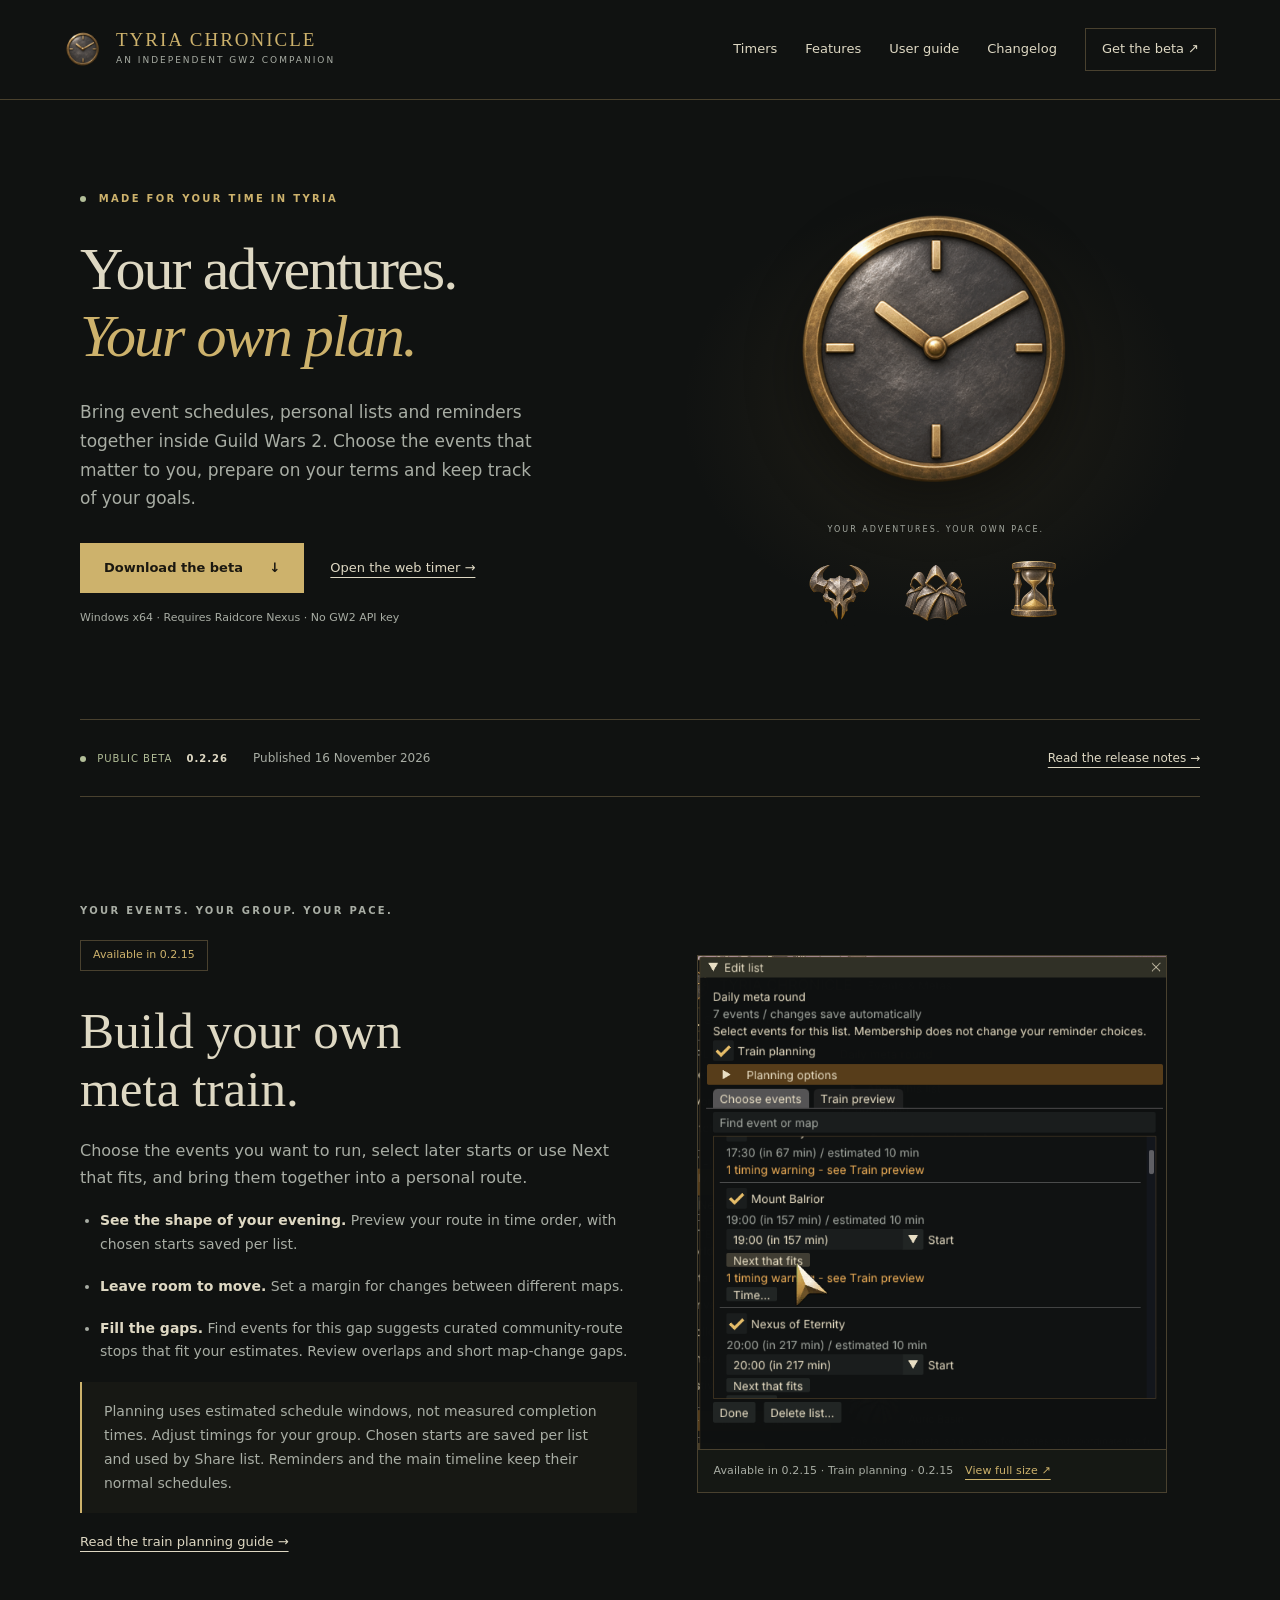
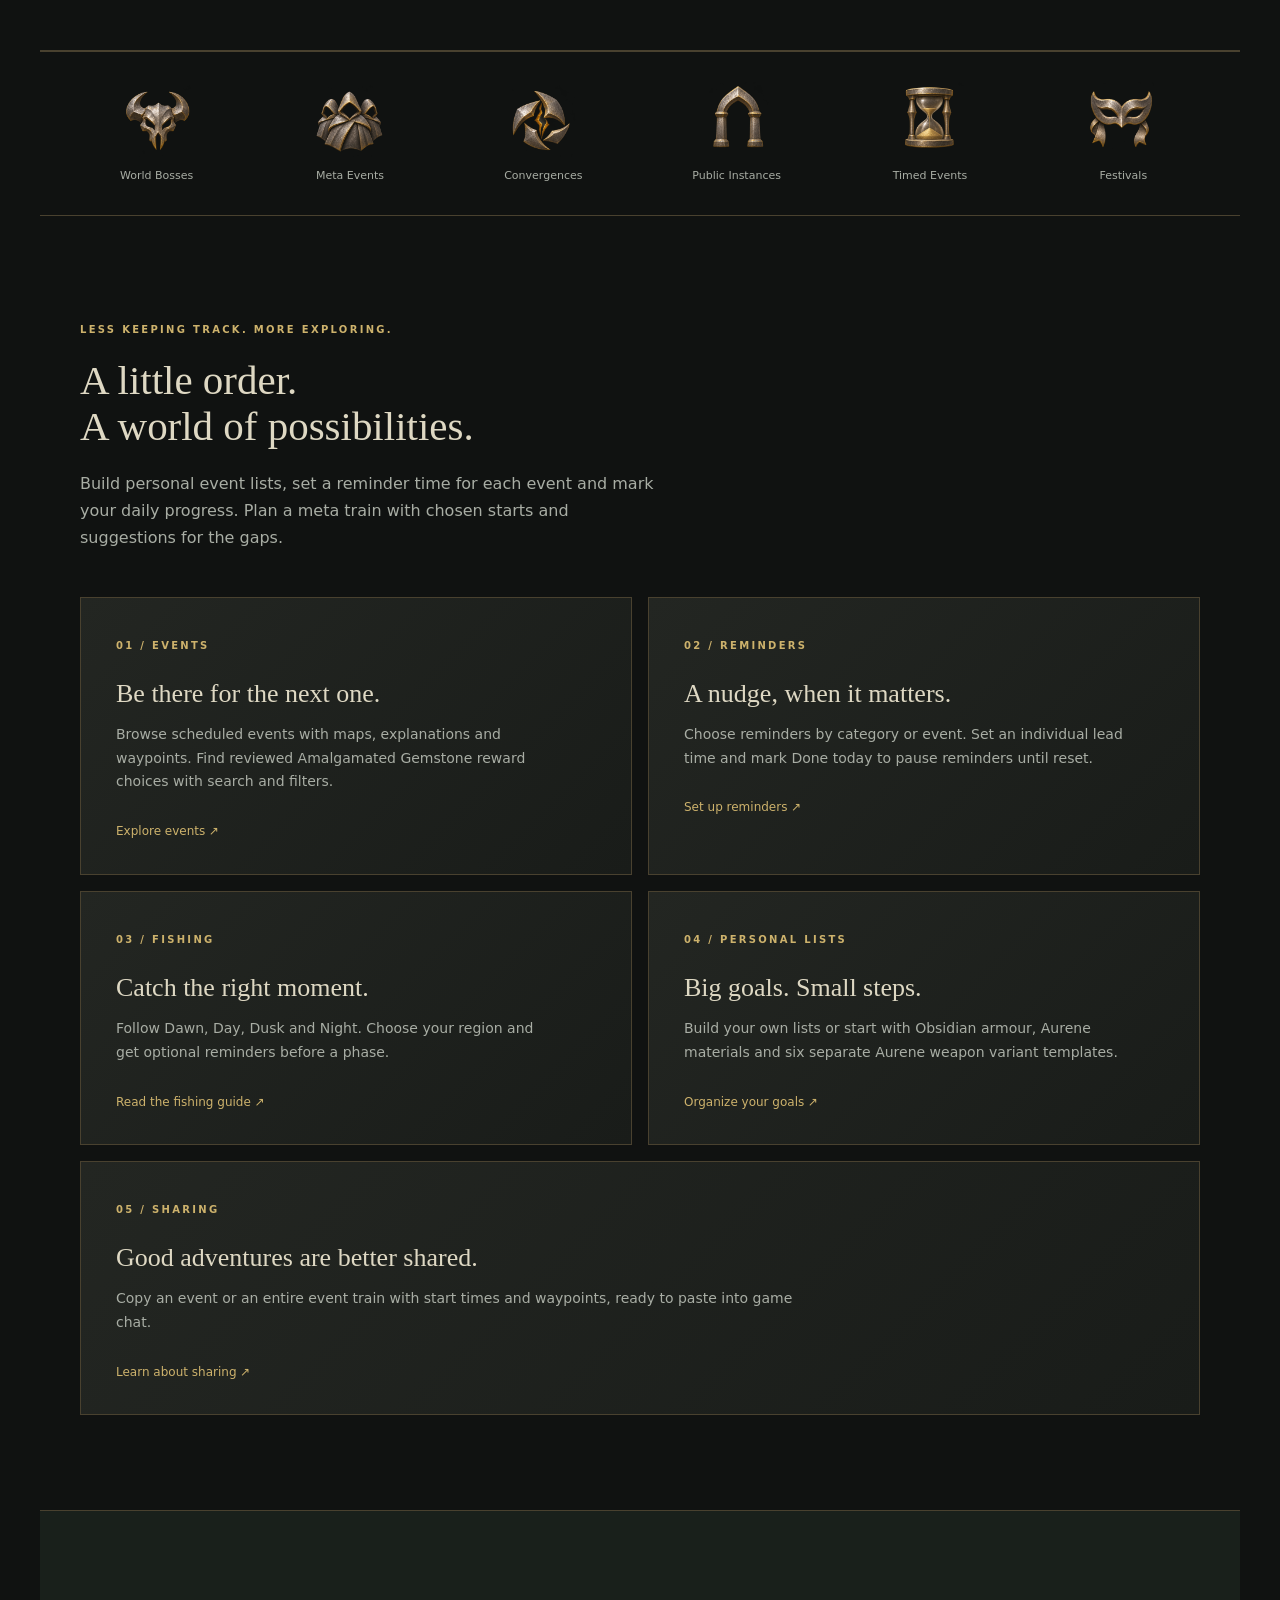
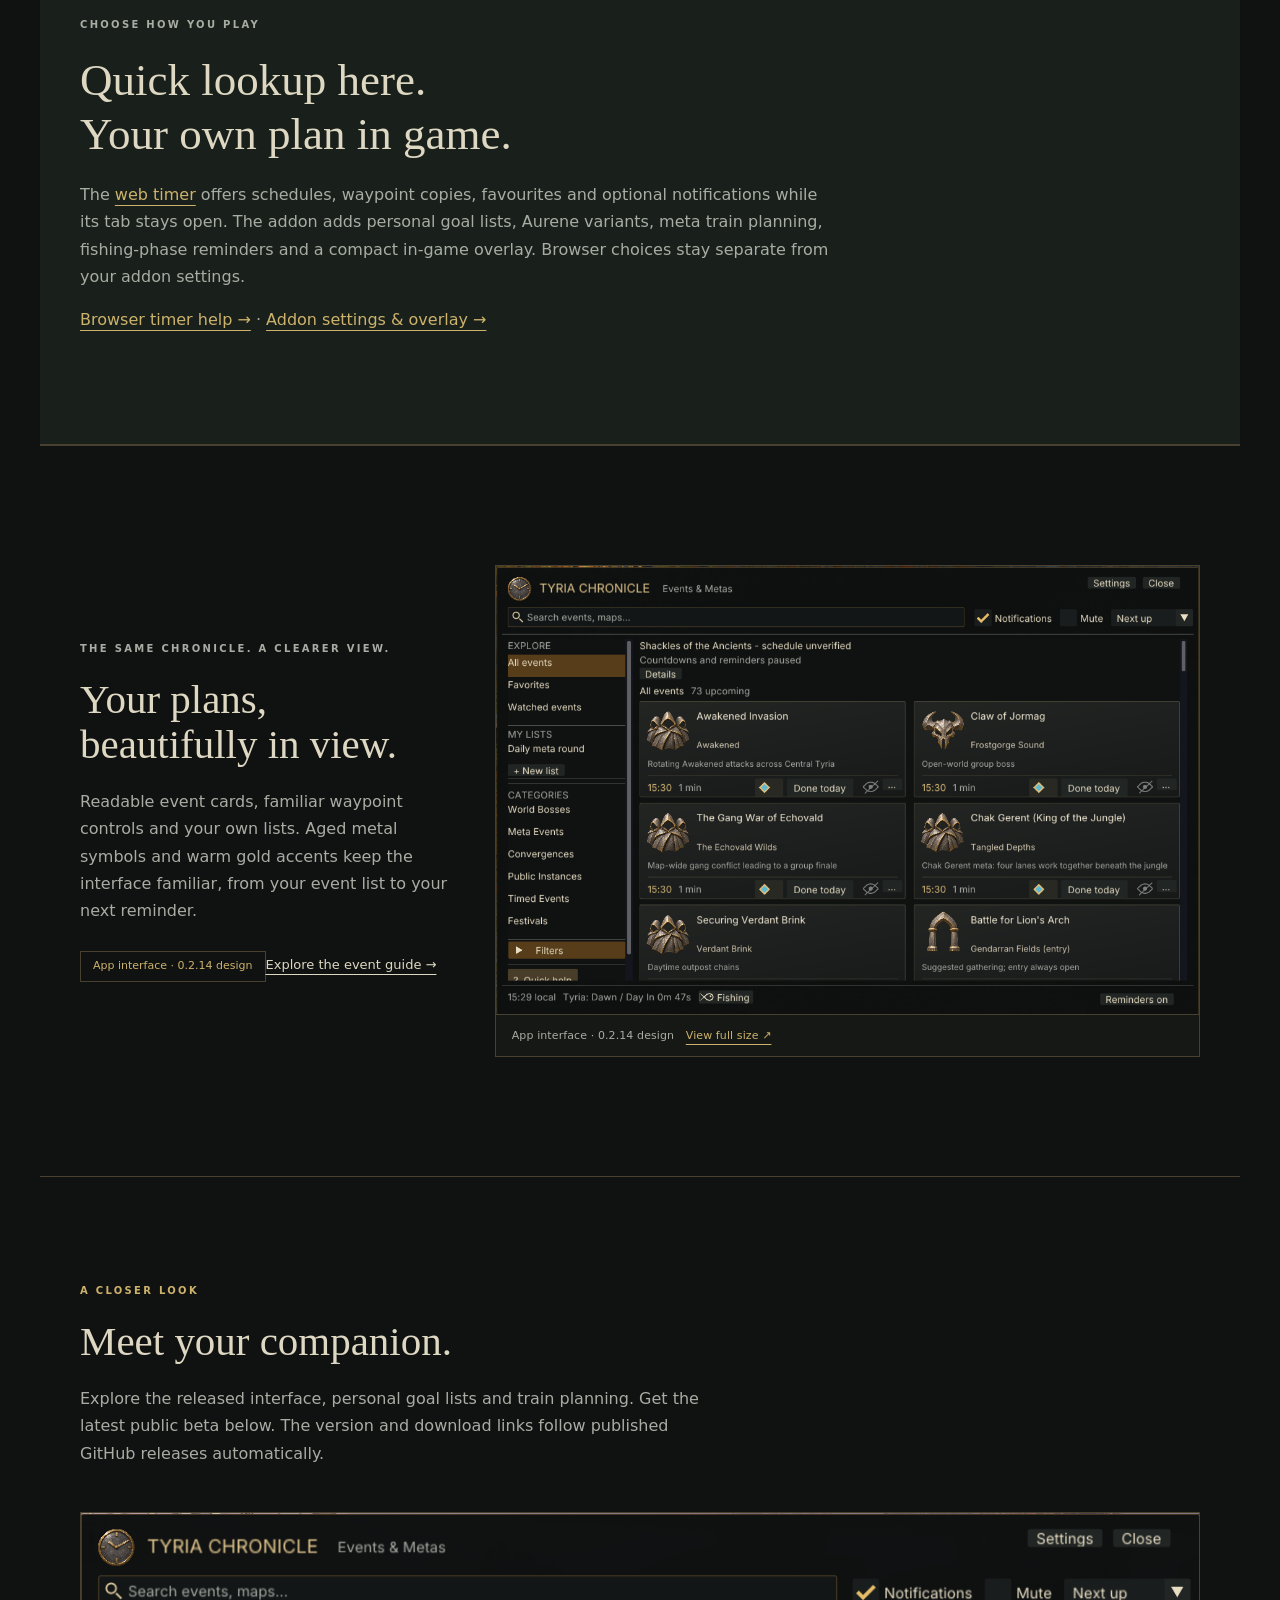
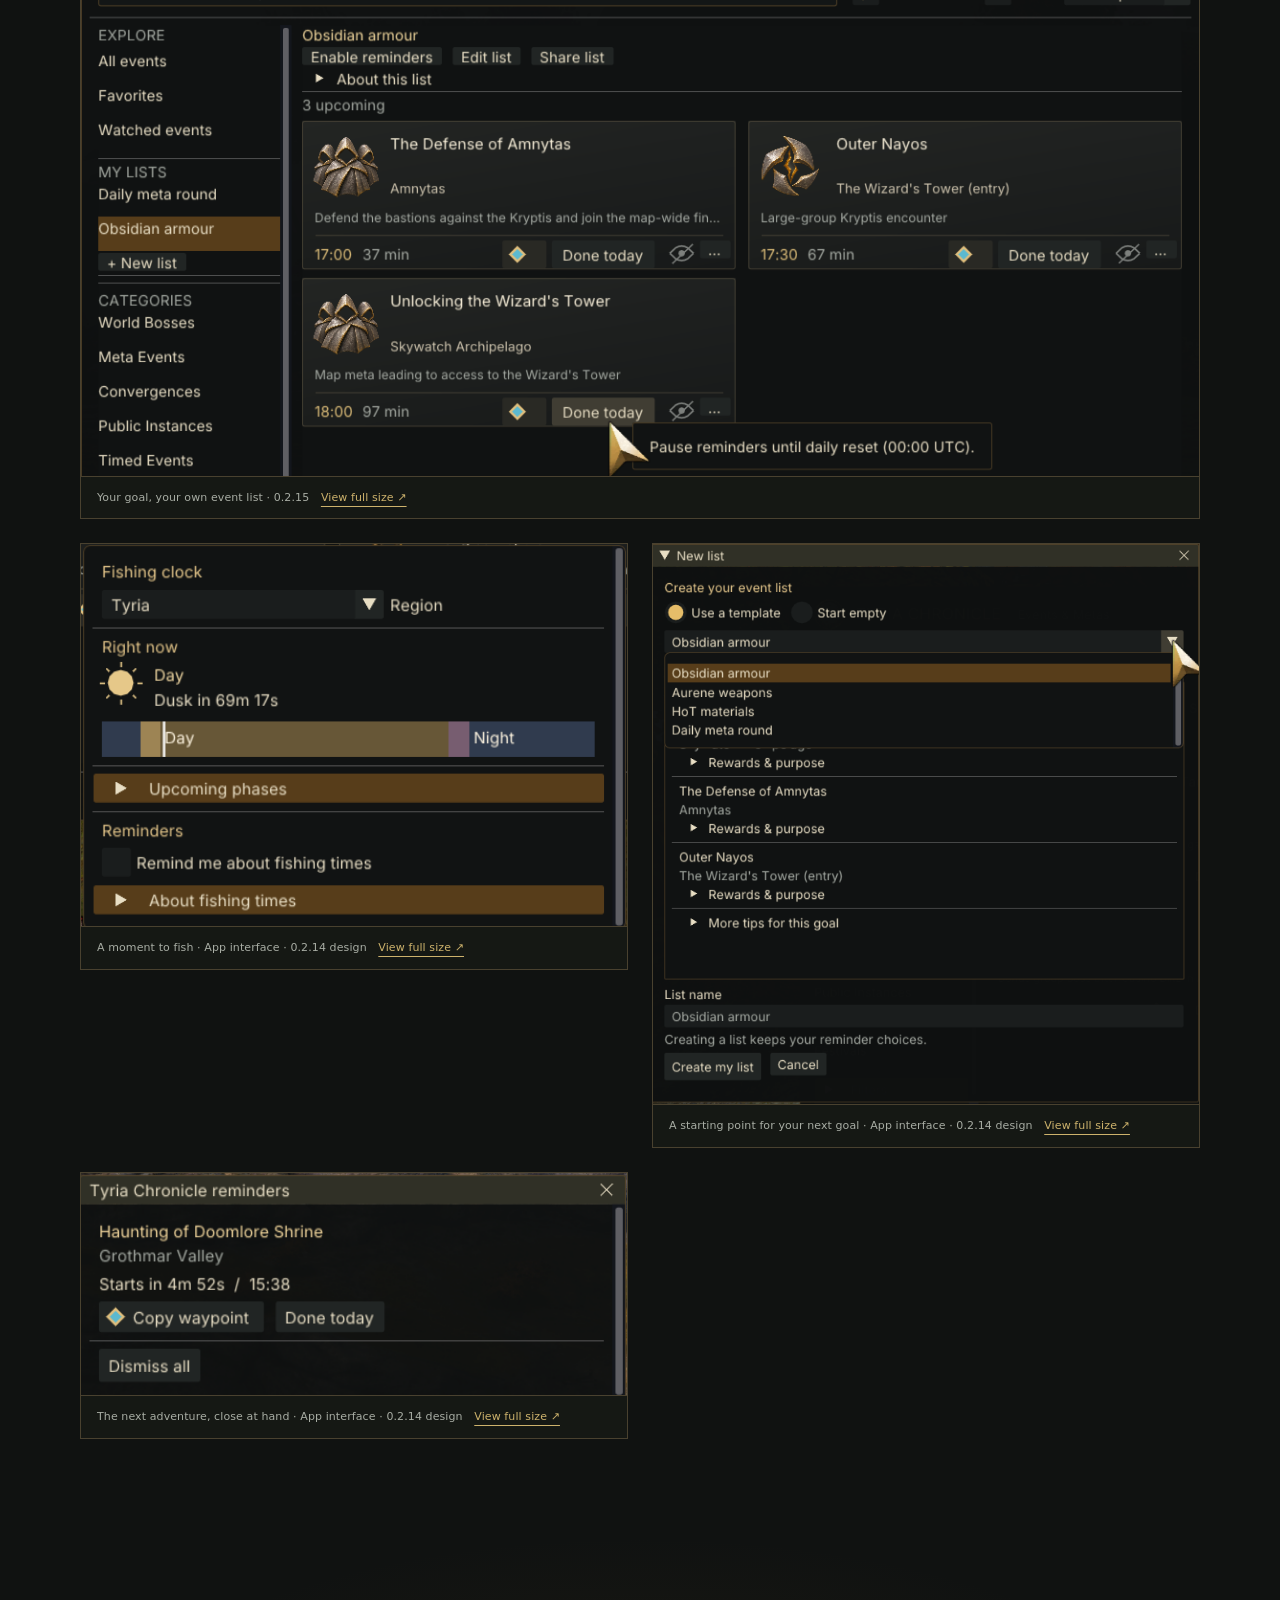
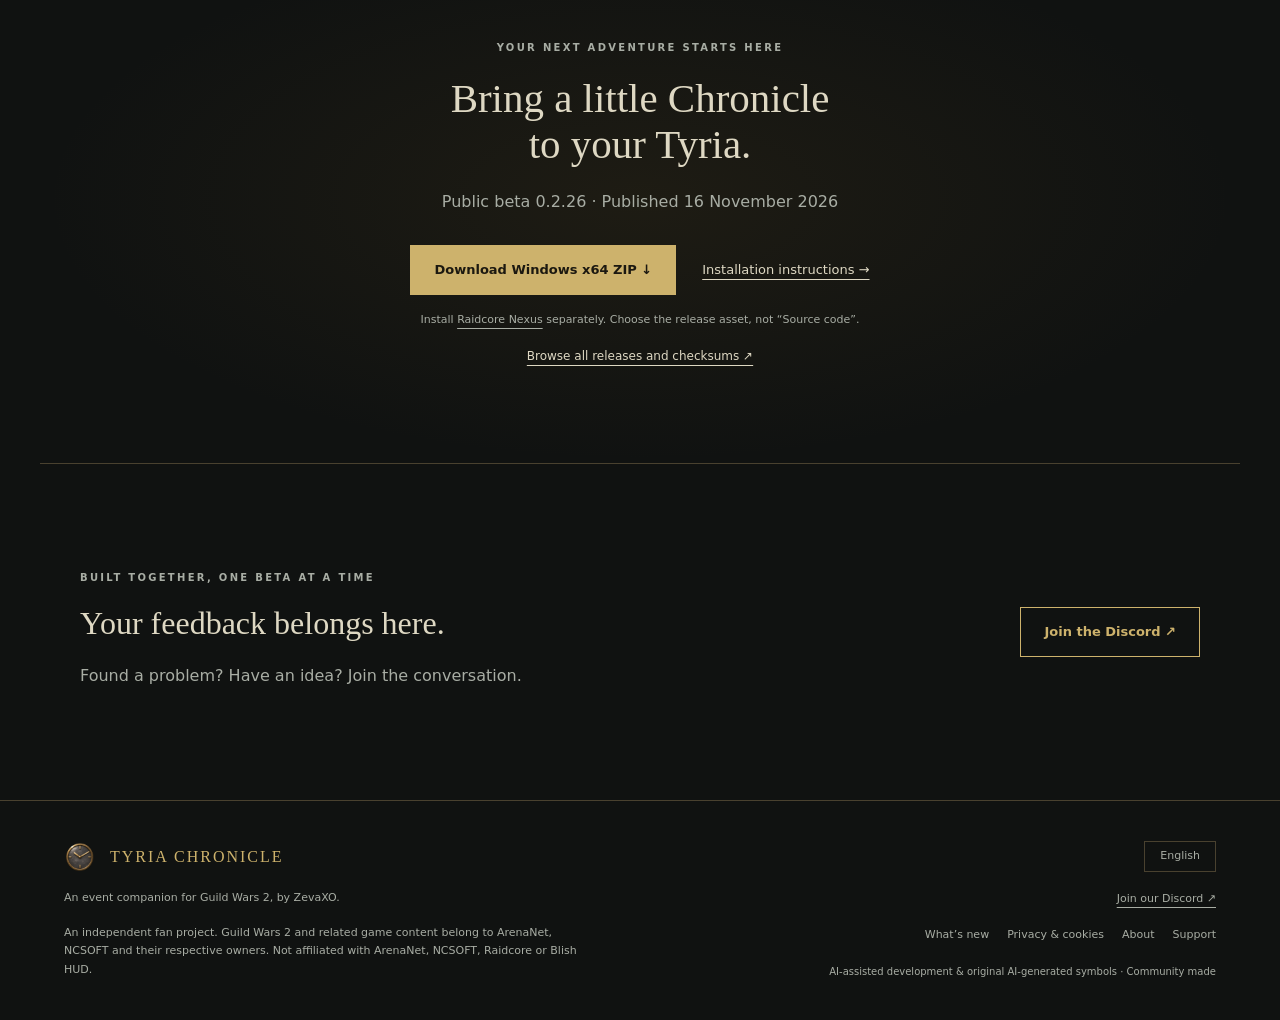
==== commit 10e696ca: "Review feature coverage and user guides for 0.2.26" ====
--- a/index.html
+++ b/index.html
@@ -1,20 +1,20 @@
-<!doctype html>
-<html lang="en"><head><meta charset="utf-8"><meta name="viewport" content="width=device-width,initial-scale=1"><meta name="theme-color" content="#151410"><meta name="description" content="Tyria Chronicle: event timers, reminders, fishing clocks and personal goals for Guild Wars 2. Download the beta and explore the user guide."><title>Tyria Chronicle — Your adventures, in time</title><link rel="icon" href="images/web-header-clock-v1.png" type="image/png"><link rel="stylesheet" href="styles.css"><script src="app.js" defer></script><script type="module" src="release-live.mjs"></script></head>
-<body><a class="skip" href="#main">Skip to content</a><header><a class="brand" href="index.html"><img src="images/web-header-clock-v1.png" width="38" height="38" alt=""><span>TYRIA CHRONICLE<small>AN INDEPENDENT GW2 COMPANION</small></span></a><nav aria-label="Main navigation"><a href="timers.html">Timers</a><a href="#features">Features</a><a href="guide.html">User guide</a><a href="guide.html#changelog">Changelog</a><a class="nav-download" href="#download">Get the beta ↗</a></nav></header>
+<!doctype html>
+<html lang="en"><head><meta charset="utf-8"><meta name="viewport" content="width=device-width,initial-scale=1"><meta name="theme-color" content="#151410"><meta name="description" content="Tyria Chronicle: event timers, reminders, fishing clocks and personal goals for Guild Wars 2. Download the beta and explore the user guide."><title>Tyria Chronicle — Your adventures, in time</title><link rel="icon" href="images/web-header-clock-v1.png" type="image/png"><link rel="stylesheet" href="styles.css"><script src="app.js" defer></script><script type="module" src="release-live.mjs"></script></head>
+<body><a class="skip" href="#main">Skip to content</a><header><a class="brand" href="index.html"><img src="images/web-header-clock-v1.png" width="38" height="38" alt=""><span>TYRIA CHRONICLE<small>AN INDEPENDENT GW2 COMPANION</small></span></a><nav aria-label="Main navigation"><a href="timers.html">Timers</a><a href="#features">Features</a><a href="guide.html">User guide</a><a href="guide.html#changelog">Changelog</a><a class="nav-download" href="#download">Get the beta ↗</a></nav></header>
 <main id="main"><!-- release:warning:start -->
 
-<!-- release:warning:end --><section class="hero"><div class="hero-copy"><p class="eyebrow"><span class="dot"></span> MADE FOR YOUR TIME IN TYRIA</p><h1>Your adventures.<br><em>Your own plan.</em></h1><p class="intro">Bring event schedules, personal lists and reminders together inside Guild Wars 2. Choose the events that matter to you, prepare on your terms and keep track of your goals.</p><div class="actions"><a class="button" href="#download">Download the beta <span>↓</span></a><a class="text-link" href="timers.html">Open the web timer →</a></div><p class="fine">Windows x64 · Requires Raidcore Nexus · No GW2 API key</p></div><div class="hero-art product-hero"><img class="hero-clock" src="images/web-header-clock-v1.png" width="320" height="320" alt=""><p class="art-caption">YOUR ADVENTURES. YOUR OWN PACE.</p><div class="hero-symbols" aria-hidden="true"><span class="category-symbol boss"></span><span class="category-symbol meta"></span><span class="category-symbol timed"></span></div></div></section>
+<!-- release:warning:end --><section class="hero"><div class="hero-copy"><p class="eyebrow"><span class="dot"></span> MADE FOR YOUR TIME IN TYRIA</p><h1>Your adventures.<br><em>Your own plan.</em></h1><p class="intro">Bring event schedules, personal lists and reminders together inside Guild Wars 2. Choose the events that matter to you, prepare on your terms and keep track of your goals.</p><div class="actions"><a class="button" href="#download">Download the beta <span>↓</span></a><a class="text-link" href="timers.html">Open the web timer →</a></div><p class="fine">Windows x64 · Requires Raidcore Nexus · No GW2 API key</p></div><div class="hero-art product-hero"><img class="hero-clock" src="images/web-header-clock-v1.png" width="320" height="320" alt=""><p class="art-caption">YOUR ADVENTURES. YOUR OWN PACE.</p><div class="hero-symbols" aria-hidden="true"><span class="category-symbol boss"></span><span class="category-symbol meta"></span><span class="category-symbol timed"></span></div></div></section>
 <!-- release:strip:start -->
 <div class="release-strip"><span><span class="dot"></span> PUBLIC BETA <strong>0.2.26</strong></span><p>Published 16 November 2026</p><a href="guide.html#changelog">Read the release notes →</a></div>
-<!-- release:strip:end -->
-<section id="train-planning" class="train-planning"><div><p class="eyebrow">YOUR EVENTS. YOUR GROUP. YOUR PACE.</p><p class="preview-label">Available in 0.2.15</p><h2>Build your own<br>meta train.</h2><p>Choose the events you want to run, select later starts or use Next that fits, and bring them together into a personal route.</p><ul><li><strong>See the shape of your evening.</strong> Preview your route in time order, with chosen starts saved per list.</li><li><strong>Leave room to move.</strong> Set a margin for changes between different maps.</li><li><strong>Fill the gaps.</strong> Find events for this gap suggests curated community-route stops that fit your estimates. Review overlaps and short map-change gaps.</li></ul><p class="note">Planning uses estimated schedule windows, not measured completion times. Adjust timings for your group. Chosen starts are saved per list and used by Share list. Reminders and the main timeline keep their normal schedules.</p><a class="text-link" href="guide.html#train-planning">Read the train planning guide →</a></div><figure class="app-shot train-shot"><a href="images/train-planning-v15.png" target="_blank" rel="noopener"><img src="images/train-planning-v15.png" width="627" height="661" alt="Train editor showing chosen later starts, Next that fits and timing warnings" loading="lazy" decoding="async"></a><figcaption>Available in 0.2.15 · Train planning · 0.2.15 <a href="images/train-planning-v15.png" target="_blank" rel="noopener">View full size ↗</a></figcaption></figure></section><section class="category-band" aria-label="App event categories"><div><span class="category-symbol boss" aria-hidden="true"></span><span>World Bosses</span></div><div><span class="category-symbol meta" aria-hidden="true"></span><span>Meta Events</span></div><div><span class="category-symbol rift" aria-hidden="true"></span><span>Convergences</span></div><div><span class="category-symbol arch" aria-hidden="true"></span><span>Public Instances</span></div><div><span class="category-symbol timed" aria-hidden="true"></span><span>Timed Events</span></div><div><span class="category-symbol festival" aria-hidden="true"></span><span>Festivals</span></div></section><section id="features"><div class="section-heading"><p class="eyebrow">LESS KEEPING TRACK. MORE EXPLORING.</p><h2>A little order.<br>A world of possibilities.</h2><p>Build personal event lists, set a reminder time for each event and mark your daily progress. Plan a meta train with chosen starts and suggestions for the gaps.</p></div><div class="feature-grid"><a class="feature" href="guide.html#events"><span class="number">01 / EVENTS</span><h3>Be there for the next one.</h3><p>Browse scheduled events with maps, short explanations and waypoints. Search and narrow your view.</p><span class="read">Explore events ↗</span></a><a class="feature" href="guide.html#reminders"><span class="number">02 / REMINDERS</span><h3>A nudge, when it matters.</h3><p>Choose reminders by category or event. Mark Done today and give yourself room for something new.</p><span class="read">Set up reminders ↗</span></a><a class="feature" href="guide.html#fishing"><span class="number">03 / FISHING</span><h3>Catch the right moment.</h3><p>Follow Dawn, Day, Dusk and Night. Choose your region and get optional reminders before a phase.</p><span class="read">Read the fishing guide ↗</span></a><a class="feature" href="guide.html#lists"><span class="number">04 / PERSONAL LISTS</span><h3>Big goals. Small steps.</h3><p>Build your own lists or start with farming templates for Obsidian armour, Aurene weapons and more.</p><span class="read">Organize your goals ↗</span></a><a class="feature wide" href="guide.html#sharing"><span class="number">05 / SHARING</span><h3>Good adventures are better shared.</h3><p>Copy an event or an entire event train with start times and waypoints, ready to paste into game chat.</p><span class="read">Learn about sharing ↗</span></a></div></section>
-<section class="identity product-intro"><div><p class="eyebrow">THE SAME CHRONICLE. A CLEARER VIEW.</p><h2>Your plans,<br>beautifully in view.</h2><p>Readable event cards, familiar waypoint controls and your own lists. Aged metal symbols and warm gold accents keep the interface familiar, from your event list to your next reminder.</p><p class="preview-label">App interface · 0.2.14 design</p><a class="text-link" href="guide.html#events">Explore the event guide →</a></div><figure class="app-shot "><a href="images/events.png" target="_blank" rel="noopener"><img src="images/events.png" alt="Tyria Chronicle event list with category navigation, search and two-column event cards" loading="lazy" decoding="async"></a><figcaption>App interface · 0.2.14 design <a href="images/events.png" target="_blank" rel="noopener">View full size ↗</a></figcaption></figure></section>
+<!-- release:strip:end -->
+<section id="train-planning" class="train-planning"><div><p class="eyebrow">YOUR EVENTS. YOUR GROUP. YOUR PACE.</p><p class="preview-label">Available in 0.2.15</p><h2>Build your own<br>meta train.</h2><p>Choose the events you want to run, select later starts or use Next that fits, and bring them together into a personal route.</p><ul><li><strong>See the shape of your evening.</strong> Preview your route in time order, with chosen starts saved per list.</li><li><strong>Leave room to move.</strong> Set a margin for changes between different maps.</li><li><strong>Fill the gaps.</strong> Find events for this gap suggests curated community-route stops that fit your estimates. Review overlaps and short map-change gaps.</li></ul><p class="note">Planning uses estimated schedule windows, not measured completion times. Adjust timings for your group. Chosen starts are saved per list and used by Share list. Reminders and the main timeline keep their normal schedules.</p><a class="text-link" href="guide.html#train-planning">Read the train planning guide →</a></div><figure class="app-shot train-shot"><a href="images/train-planning-v15.png" target="_blank" rel="noopener"><img src="images/train-planning-v15.png" width="627" height="661" alt="Train editor showing chosen later starts, Next that fits and timing warnings" loading="lazy" decoding="async"></a><figcaption>Available in 0.2.15 · Train planning · 0.2.15 <a href="images/train-planning-v15.png" target="_blank" rel="noopener">View full size ↗</a></figcaption></figure></section><section class="category-band" aria-label="App event categories"><div><span class="category-symbol boss" aria-hidden="true"></span><span>World Bosses</span></div><div><span class="category-symbol meta" aria-hidden="true"></span><span>Meta Events</span></div><div><span class="category-symbol rift" aria-hidden="true"></span><span>Convergences</span></div><div><span class="category-symbol arch" aria-hidden="true"></span><span>Public Instances</span></div><div><span class="category-symbol timed" aria-hidden="true"></span><span>Timed Events</span></div><div><span class="category-symbol festival" aria-hidden="true"></span><span>Festivals</span></div></section><section id="features"><div class="section-heading"><p class="eyebrow">LESS KEEPING TRACK. MORE EXPLORING.</p><h2>A little order.<br>A world of possibilities.</h2><p>Build personal event lists, set a reminder time for each event and mark your daily progress. Plan a meta train with chosen starts and suggestions for the gaps.</p></div><div class="feature-grid"><a class="feature" href="guide.html#events"><span class="number">01 / EVENTS</span><h3>Be there for the next one.</h3><p>Browse scheduled events with maps, explanations and waypoints. Find reviewed Amalgamated Gemstone reward choices with search and filters.</p><span class="read">Explore events ↗</span></a><a class="feature" href="guide.html#reminders"><span class="number">02 / REMINDERS</span><h3>A nudge, when it matters.</h3><p>Choose reminders by category or event. Set an individual lead time and mark Done today to pause reminders until reset.</p><span class="read">Set up reminders ↗</span></a><a class="feature" href="guide.html#fishing"><span class="number">03 / FISHING</span><h3>Catch the right moment.</h3><p>Follow Dawn, Day, Dusk and Night. Choose your region and get optional reminders before a phase.</p><span class="read">Read the fishing guide ↗</span></a><a class="feature" href="guide.html#lists"><span class="number">04 / PERSONAL LISTS</span><h3>Big goals. Small steps.</h3><p>Build your own lists or start with Obsidian armour, Aurene materials and six separate Aurene weapon variant templates.</p><span class="read">Organize your goals ↗</span></a><a class="feature wide" href="guide.html#sharing"><span class="number">05 / SHARING</span><h3>Good adventures are better shared.</h3><p>Copy an event or an entire event train with start times and waypoints, ready to paste into game chat.</p><span class="read">Learn about sharing ↗</span></a></div></section>
+<section class="web-companion"><p class="eyebrow">CHOOSE HOW YOU PLAY</p><h2>Quick lookup here.<br>Your own plan in game.</h2><p>The <a href="timers.html">web timer</a> offers schedules, waypoint copies, favourites and optional notifications while its tab stays open. The addon adds personal goal lists, Aurene variants, meta train planning, fishing-phase reminders and a compact in-game overlay. Browser choices stay separate from your addon settings.</p><p><a href="guide.html#web-timer">Browser timer help →</a> · <a href="guide.html#settings">Addon settings &amp; overlay →</a></p></section><section class="identity product-intro"><div><p class="eyebrow">THE SAME CHRONICLE. A CLEARER VIEW.</p><h2>Your plans,<br>beautifully in view.</h2><p>Readable event cards, familiar waypoint controls and your own lists. Aged metal symbols and warm gold accents keep the interface familiar, from your event list to your next reminder.</p><p class="preview-label">App interface · 0.2.14 design</p><a class="text-link" href="guide.html#events">Explore the event guide →</a></div><figure class="app-shot "><a href="images/events.png" target="_blank" rel="noopener"><img src="images/events.png" alt="Tyria Chronicle event list with category navigation, search and two-column event cards" loading="lazy" decoding="async"></a><figcaption>App interface · 0.2.14 design <a href="images/events.png" target="_blank" rel="noopener">View full size ↗</a></figcaption></figure></section>
 <section class="screenshot-gallery" id="app-preview"><div class="section-heading"><p class="eyebrow">A CLOSER LOOK</p><h2>Meet your companion.</h2><p>Explore the released interface, personal goal lists and train planning. Get the latest public beta below. The version and download links follow published GitHub releases automatically.</p></div><div class="screens-grid"><figure class="app-shot landscape"><a href="images/obsidian-list-v15.png" target="_blank" rel="noopener"><img src="images/obsidian-list-v15.png" alt="Obsidian armour list showing Amnytas, Outer Nayos and Unlocking the Wizard’s Tower" loading="lazy" decoding="async"></a><figcaption>Your goal, your own event list · 0.2.15 <a href="images/obsidian-list-v15.png" target="_blank" rel="noopener">View full size ↗</a></figcaption></figure><figure class="app-shot "><a href="images/fishing.png" target="_blank" rel="noopener"><img src="images/fishing.png" alt="Fishing clock showing Tyria Day phase, a phase timeline and reminder controls" loading="lazy" decoding="async"></a><figcaption>A moment to fish · App interface · 0.2.14 design <a href="images/fishing.png" target="_blank" rel="noopener">View full size ↗</a></figcaption></figure><figure class="app-shot "><a href="images/new-list.png" target="_blank" rel="noopener"><img src="images/new-list.png" alt="New list dialog with Obsidian armour, Aurene weapons, HoT materials and Daily meta round templates" loading="lazy" decoding="async"></a><figcaption>A starting point for your next goal · App interface · 0.2.14 design <a href="images/new-list.png" target="_blank" rel="noopener">View full size ↗</a></figcaption></figure><figure class="app-shot "><a href="images/reminders.png" target="_blank" rel="noopener"><img src="images/reminders.png" alt="Reminder popup with event name, map, countdown, Copy waypoint and Done today buttons" loading="lazy" decoding="async"></a><figcaption>The next adventure, close at hand · App interface · 0.2.14 design <a href="images/reminders.png" target="_blank" rel="noopener">View full size ↗</a></figcaption></figure></div></section><section id="download" class="download"><p class="eyebrow">YOUR NEXT ADVENTURE STARTS HERE</p><h2>Bring a little Chronicle<br>to your Tyria.</h2><!-- release:version:start -->
 <p>Public beta 0.2.26 · Published 16 November 2026</p>
 <!-- release:version:end --><div class="actions"><!-- release:download:start -->
 <a class="button" href="https://github.com/ZevaXO/TyriaChronicle-beta/releases/download/v0.2.26/TyriaChronicle-0.2.26-beta-windows-x64.zip">Download Windows x64 ZIP ↓</a>
-<!-- release:download:end --><a class="text-link" href="guide.html#start">Installation instructions →</a></div><p class="fine">Install <a href="https://raidcore.gg/gw2/nexus">Raidcore Nexus</a> separately. Choose the release asset, not “Source code”.</p><a href="https://github.com/ZevaXO/TyriaChronicle-beta/releases">Browse all releases and checksums ↗</a></section>
-<section class="community"><div><p class="eyebrow">BUILT TOGETHER, ONE BETA AT A TIME</p><h2>Your feedback belongs here.</h2><p>Found a problem? Have an idea? Join the conversation.</p></div><a class="button secondary" href="https://discord.gg/3gf8n2P9KS">Join the Discord ↗</a></section></main><footer><div class="footer-brand"><a class="brand" href="index.html"><img src="images/web-header-clock-v1.png" alt="" width="32" height="32"><span>TYRIA CHRONICLE</span></a><p>An event companion for Guild Wars 2, by ZevaXO.</p><p>An independent fan project. Guild Wars 2 and related game content belong to ArenaNet, NCSOFT and their respective owners. Not affiliated with ArenaNet, NCSOFT, Raidcore or Blish HUD.</p></div><div class="footer-links"><span lang="en">English</span><a href="https://discord.gg/3gf8n2P9KS">Join our Discord ↗</a><nav aria-label="Footer navigation"><a href="guide.html#changelog">What’s new</a><a href="guide.html#privacy">Privacy & cookies</a><a href="guide.html#about">About</a><a href="guide.html#faq">Support</a></nav><small>AI-assisted development & original AI-generated symbols · Community made</small></div></footer></body></html>
-
-
-
+<!-- release:download:end --><a class="text-link" href="guide.html#start">Installation instructions →</a></div><p class="fine">Install <a href="https://raidcore.gg/gw2/nexus">Raidcore Nexus</a> separately. Choose the release asset, not “Source code”.</p><a href="https://github.com/ZevaXO/TyriaChronicle-beta/releases">Browse all releases and checksums ↗</a></section>
+<section class="community"><div><p class="eyebrow">BUILT TOGETHER, ONE BETA AT A TIME</p><h2>Your feedback belongs here.</h2><p>Found a problem? Have an idea? Join the conversation.</p></div><a class="button secondary" href="https://discord.gg/3gf8n2P9KS">Join the Discord ↗</a></section></main><footer><div class="footer-brand"><a class="brand" href="index.html"><img src="images/web-header-clock-v1.png" alt="" width="32" height="32"><span>TYRIA CHRONICLE</span></a><p>An event companion for Guild Wars 2, by ZevaXO.</p><p>An independent fan project. Guild Wars 2 and related game content belong to ArenaNet, NCSOFT and their respective owners. Not affiliated with ArenaNet, NCSOFT, Raidcore or Blish HUD.</p></div><div class="footer-links"><span lang="en">English</span><a href="https://discord.gg/3gf8n2P9KS">Join our Discord ↗</a><nav aria-label="Footer navigation"><a href="guide.html#changelog">What’s new</a><a href="guide.html#privacy">Privacy & cookies</a><a href="guide.html#about">About</a><a href="guide.html#faq">Support</a></nav><small>AI-assisted development & original AI-generated symbols · Community made</small></div></footer></body></html>
+
+
+
--- a/styles.css
+++ b/styles.css
@@ -1,14 +1,16 @@
-:root{color-scheme:dark;--bg:#151410;--panel:#1e1c16;--line:#413b2b;--gold:#cfb477;--text:#e9dfca;--muted:#b9b29f;--green:#adc28c}*{box-sizing:border-box}html{scroll-behavior:smooth;scroll-padding-top:100px}body{margin:0;background:var(--bg);color:var(--text);font:16px/1.7 system-ui,sans-serif}a{color:inherit;text-underline-offset:5px}a:hover{color:var(--gold)}button,input{font:inherit}a:focus-visible,button:focus-visible,input:focus-visible,summary:focus-visible{outline:3px solid var(--green);outline-offset:5px}.skip{position:absolute;top:-100px;background:var(--bg);z-index:20;padding:12px}.skip:focus{top:0}header{min-height:100px;max-width:1320px;margin:auto;padding:24px 5%;display:flex;align-items:center;justify-content:space-between;border-bottom:1px solid var(--line);gap:25px}.brand{display:flex;align-items:center;gap:14px;text-decoration:none;color:var(--gold);letter-spacing:2px;font:19px Georgia,serif}.brand small{display:block;font:9px/2.2 system-ui,sans-serif;letter-spacing:2px;color:var(--muted)}nav{display:flex;gap:28px;align-items:center;font-size:13px}nav a{text-decoration:none}.nav-download{border:1px solid var(--line);padding:9px 16px}main>section{max-width:1200px;margin:auto;padding:95px 40px}.hero{display:grid;grid-template-columns:1.12fr 1fr;align-items:center;min-height:600px;overflow:hidden;padding-top:80px;padding-bottom:80px}.eyebrow,.number{font-size:10px;font-weight:600;letter-spacing:2.3px;color:var(--gold)}.dot{display:inline-block;width:6px;height:6px;background:var(--green);border-radius:50%;margin-right:7px;vertical-align:middle}h1,h2,h3{font-family:Georgia,'Times New Roman',serif;font-weight:400;line-height:1.12}h1{font-size:clamp(44px,4.7vw,68px);letter-spacing:-2px;margin:28px 0}h1 em{font-weight:400;color:var(--gold)}h2{font-size:clamp(32px,3.2vw,45px);margin:20px 0}h3{font-size:26px}.intro{font-size:17px;max-width:470px;color:var(--muted)}.actions{display:flex;gap:26px;align-items:center;flex-wrap:wrap;margin:30px 0 16px}.button{display:inline-block;text-decoration:none;background:var(--gold);color:#1b1810;padding:13px 23px;font-weight:600;font-size:13px;border:1px solid var(--gold)}.button:hover{background:#e4cd98;color:#17140e}.button span{padding-left:22px}.text-link{font-size:13px}.fine{font-size:11px;color:var(--muted)}.hero-art{height:420px;position:relative;background:radial-gradient(ellipse at 50% 40%,#6a5e2d30,transparent 65%);isolation:isolate}.orbit{position:absolute;border:1px solid #b69b4c40;border-radius:50%;left:50%;top:43%;transform:translate(-50%,-50%)}.o1{width:320px;height:320px}.o2{width:282px;height:282px;border-style:dashed}.o3{width:360px;height:360px;border-color:#b69b4c15}.north{position:absolute;left:49%;top:0;color:var(--gold);font:12px Georgia}.clock{position:absolute;width:190px;height:190px;border:1px solid var(--gold);border-radius:50%;left:50%;top:43%;transform:translate(-50%,-50%);background:repeating-conic-gradient(from 0deg,#c4aa6233 0deg 1deg,transparent 1deg 30deg);box-shadow:0 0 80px #baa15c0c}.clock:after{content:'';position:absolute;inset:14px;border:1px solid #cfb47740;border-radius:50%}.clock i,.clock b{position:absolute;left:50%;bottom:50%;width:2px;background:var(--gold);transform-origin:bottom}.clock i{height:65px;transform:rotate(35deg)}.clock b{height:43px;transform:rotate(115deg)}.clock span{position:absolute;top:65%;left:43%;font:13px Georgia;color:var(--gold)}.mountains{position:absolute;bottom:12%;width:125%;height:180px;left:-10%;clip-path:polygon(0 85%,13% 42%,22% 63%,38% 8%,48% 39%,56% 24%,73% 69%,85% 42%,100% 90%,100% 100%,0 100%);background:#41433480}.mountains.front{bottom:0;height:155px;background:#202720;transform:scaleX(-1)}.art-caption{position:absolute;bottom:-15px;left:16%;font-size:8px;letter-spacing:3px;color:var(--muted)}.release-strip{max-width:1120px;margin:auto;display:flex;gap:25px;align-items:center;border-block:1px solid var(--line);padding:16px 0;font-size:12px}.release-strip>span{color:var(--green);font-size:10px;letter-spacing:1px}.release-strip strong{margin-left:10px;color:var(--text)}.release-strip p{flex:1;color:var(--muted)}.section-heading{max-width:580px;margin-bottom:45px}.section-heading>p:last-child,.identity p,.community p{color:var(--muted)}.feature-grid{display:grid;grid-template-columns:repeat(2,1fr);gap:16px}.feature{display:block;text-decoration:none;background:linear-gradient(120deg,#242119,#1b1a15);border:1px solid var(--line);padding:32px 35px}.feature:hover{border-color:var(--gold);color:var(--text)}.feature p{color:var(--muted);max-width:440px;font-size:14px}.feature h3{margin:22px 0 15px}.read{font-size:12px;color:var(--gold);display:block;margin-top:27px}.wide{grid-column:1/-1}.wide p{max-width:700px}.identity{display:grid;grid-template-columns:1fr 1fr;gap:60px;border-block:1px solid var(--line);align-items:center}.identity figure{margin:0;padding:30px 15px;background:#1d1b16;border:1px solid var(--line);text-align:center}.identity img{max-width:100%;height:auto}.identity figcaption{font-size:10px;color:var(--muted);margin-top:18px}.download{text-align:center;background:radial-gradient(ellipse at center,#61512b22,transparent 70%)}.download .actions{justify-content:center}.download>p{color:var(--muted)}.download>a{font-size:12px}.community{display:flex;justify-content:space-between;align-items:center;gap:25px;border-top:1px solid var(--line)}.community h2{font-size:32px}.secondary{background:transparent;color:var(--gold)}footer{padding:40px 5%;border-top:1px solid var(--line);display:flex;gap:40px;align-items:start;font-size:11px;color:var(--muted)}footer>span{min-width:180px;color:var(--gold);letter-spacing:1px}footer small{display:block}footer p{max-width:550px;margin:0}footer>a{margin-left:auto;white-space:nowrap}.guide-layout{max-width:1200px;margin:auto;display:grid;grid-template-columns:230px 1fr;gap:60px;padding:50px 40px 90px}.sidebar{position:sticky;top:25px;align-self:start}.sidebar label{font-size:11px;color:var(--gold);letter-spacing:1px}input{width:100%;background:#242117;color:var(--text);border:1px solid #6b6042;padding:10px;margin:10px 0 18px}.sidebar nav{display:flex;flex-direction:column;gap:3px;align-items:stretch}.sidebar nav a{padding:7px 12px;border-left:1px solid var(--line);color:var(--muted)}.sidebar nav a:hover,.sidebar nav a.active{border-color:var(--gold);color:var(--gold);background:#cfb47709}.guide-content{min-width:0}.guide-content h1{font-size:49px}.guide-content article{padding:30px 0 50px;border-bottom:1px solid var(--line);scroll-margin-top:25px}.guide-content article h2{font-size:34px}.guide-content h3{font-size:24px;margin-top:35px}.guide-content p,.guide-content li{color:var(--muted)}.guide-content li{padding:5px 0}.guide-content strong{color:var(--text)}.note{padding:18px 22px;border-left:2px solid var(--gold);background:#cfb47709;font-size:14px}.source{font-size:11px}.source a{color:var(--gold)}kbd,code{font-size:12px;background:#2b281f;padding:3px 6px;color:var(--text);overflow-wrap:anywhere}details{border-bottom:1px solid var(--line);padding:16px 0}summary{cursor:pointer;color:var(--text)}.version{color:var(--gold);font-size:12px}.changelog-entry{padding:15px 0}.changelog-entry h3{margin:10px 0}#search-status{font-size:12px;color:var(--green)}[hidden]{display:none!important}@media(max-width:760px){header{flex-direction:column;align-items:start;padding:22px}nav{gap:18px;flex-wrap:wrap}.brand{font-size:17px}.hero{grid-template-columns:1fr;padding:55px 24px;min-height:auto}.hero-art{height:330px;margin-top:35px}.hero h1{font-size:47px}main>section{padding:60px 24px}.release-strip{margin:0 24px;flex-wrap:wrap;gap:5px 15px;padding:20px 0}.release-strip p{flex-basis:100%;margin:5px 0}.feature-grid{grid-template-columns:1fr}.feature{padding:28px}.identity{grid-template-columns:1fr;gap:25px}.community{align-items:start;flex-direction:column}footer{flex-direction:column;gap:20px}footer>a{margin:0}.guide-layout{grid-template-columns:1fr;gap:20px;padding:30px 24px}.sidebar{position:static}.sidebar nav{flex-direction:row;flex-wrap:wrap;gap:8px}.sidebar nav a{border:1px solid var(--line);padding:5px 9px}.guide-content h1{font-size:40px}}@media(prefers-reduced-motion:reduce){html{scroll-behavior:auto}}@media print{header,.sidebar,footer,.actions{display:none}.guide-layout{display:block}body{background:white;color:black}.guide-content p,.guide-content li{color:#222}article{break-inside:avoid}}
-.footer-brand{max-width:530px}.footer-brand .brand{font-size:16px}.footer-brand p{margin-top:16px}.footer-links{margin-left:auto;display:flex;flex-direction:column;align-items:flex-end;gap:18px}.footer-links>span{padding:5px 15px;border:1px solid var(--line)}.footer-links nav{gap:18px;font-size:11px}.footer-links small{font-size:10px}@media(max-width:760px){.footer-links{margin-left:0;align-items:flex-start}.footer-links nav{gap:16px}}
+:root{color-scheme:dark;--bg:#151410;--panel:#1e1c16;--line:#413b2b;--gold:#cfb477;--text:#e9dfca;--muted:#b9b29f;--green:#adc28c}*{box-sizing:border-box}html{scroll-behavior:smooth;scroll-padding-top:100px}body{margin:0;background:var(--bg);color:var(--text);font:16px/1.7 system-ui,sans-serif}a{color:inherit;text-underline-offset:5px}a:hover{color:var(--gold)}button,input{font:inherit}a:focus-visible,button:focus-visible,input:focus-visible,summary:focus-visible{outline:3px solid var(--green);outline-offset:5px}.skip{position:absolute;top:-100px;background:var(--bg);z-index:20;padding:12px}.skip:focus{top:0}header{min-height:100px;max-width:1320px;margin:auto;padding:24px 5%;display:flex;align-items:center;justify-content:space-between;border-bottom:1px solid var(--line);gap:25px}.brand{display:flex;align-items:center;gap:14px;text-decoration:none;color:var(--gold);letter-spacing:2px;font:19px Georgia,serif}.brand small{display:block;font:9px/2.2 system-ui,sans-serif;letter-spacing:2px;color:var(--muted)}nav{display:flex;gap:28px;align-items:center;font-size:13px}nav a{text-decoration:none}.nav-download{border:1px solid var(--line);padding:9px 16px}main>section{max-width:1200px;margin:auto;padding:95px 40px}.hero{display:grid;grid-template-columns:1.12fr 1fr;align-items:center;min-height:600px;overflow:hidden;padding-top:80px;padding-bottom:80px}.eyebrow,.number{font-size:10px;font-weight:600;letter-spacing:2.3px;color:var(--gold)}.dot{display:inline-block;width:6px;height:6px;background:var(--green);border-radius:50%;margin-right:7px;vertical-align:middle}h1,h2,h3{font-family:Georgia,'Times New Roman',serif;font-weight:400;line-height:1.12}h1{font-size:clamp(44px,4.7vw,68px);letter-spacing:-2px;margin:28px 0}h1 em{font-weight:400;color:var(--gold)}h2{font-size:clamp(32px,3.2vw,45px);margin:20px 0}h3{font-size:26px}.intro{font-size:17px;max-width:470px;color:var(--muted)}.actions{display:flex;gap:26px;align-items:center;flex-wrap:wrap;margin:30px 0 16px}.button{display:inline-block;text-decoration:none;background:var(--gold);color:#1b1810;padding:13px 23px;font-weight:600;font-size:13px;border:1px solid var(--gold)}.button:hover{background:#e4cd98;color:#17140e}.button span{padding-left:22px}.text-link{font-size:13px}.fine{font-size:11px;color:var(--muted)}.hero-art{height:420px;position:relative;background:radial-gradient(ellipse at 50% 40%,#6a5e2d30,transparent 65%);isolation:isolate}.orbit{position:absolute;border:1px solid #b69b4c40;border-radius:50%;left:50%;top:43%;transform:translate(-50%,-50%)}.o1{width:320px;height:320px}.o2{width:282px;height:282px;border-style:dashed}.o3{width:360px;height:360px;border-color:#b69b4c15}.north{position:absolute;left:49%;top:0;color:var(--gold);font:12px Georgia}.clock{position:absolute;width:190px;height:190px;border:1px solid var(--gold);border-radius:50%;left:50%;top:43%;transform:translate(-50%,-50%);background:repeating-conic-gradient(from 0deg,#c4aa6233 0deg 1deg,transparent 1deg 30deg);box-shadow:0 0 80px #baa15c0c}.clock:after{content:'';position:absolute;inset:14px;border:1px solid #cfb47740;border-radius:50%}.clock i,.clock b{position:absolute;left:50%;bottom:50%;width:2px;background:var(--gold);transform-origin:bottom}.clock i{height:65px;transform:rotate(35deg)}.clock b{height:43px;transform:rotate(115deg)}.clock span{position:absolute;top:65%;left:43%;font:13px Georgia;color:var(--gold)}.mountains{position:absolute;bottom:12%;width:125%;height:180px;left:-10%;clip-path:polygon(0 85%,13% 42%,22% 63%,38% 8%,48% 39%,56% 24%,73% 69%,85% 42%,100% 90%,100% 100%,0 100%);background:#41433480}.mountains.front{bottom:0;height:155px;background:#202720;transform:scaleX(-1)}.art-caption{position:absolute;bottom:-15px;left:16%;font-size:8px;letter-spacing:3px;color:var(--muted)}.release-strip{max-width:1120px;margin:auto;display:flex;gap:25px;align-items:center;border-block:1px solid var(--line);padding:16px 0;font-size:12px}.release-strip>span{color:var(--green);font-size:10px;letter-spacing:1px}.release-strip strong{margin-left:10px;color:var(--text)}.release-strip p{flex:1;color:var(--muted)}.section-heading{max-width:580px;margin-bottom:45px}.section-heading>p:last-child,.identity p,.community p{color:var(--muted)}.feature-grid{display:grid;grid-template-columns:repeat(2,1fr);gap:16px}.feature{display:block;text-decoration:none;background:linear-gradient(120deg,#242119,#1b1a15);border:1px solid var(--line);padding:32px 35px}.feature:hover{border-color:var(--gold);color:var(--text)}.feature p{color:var(--muted);max-width:440px;font-size:14px}.feature h3{margin:22px 0 15px}.read{font-size:12px;color:var(--gold);display:block;margin-top:27px}.wide{grid-column:1/-1}.wide p{max-width:700px}.identity{display:grid;grid-template-columns:1fr 1fr;gap:60px;border-block:1px solid var(--line);align-items:center}.identity figure{margin:0;padding:30px 15px;background:#1d1b16;border:1px solid var(--line);text-align:center}.identity img{max-width:100%;height:auto}.identity figcaption{font-size:10px;color:var(--muted);margin-top:18px}.download{text-align:center;background:radial-gradient(ellipse at center,#61512b22,transparent 70%)}.download .actions{justify-content:center}.download>p{color:var(--muted)}.download>a{font-size:12px}.community{display:flex;justify-content:space-between;align-items:center;gap:25px;border-top:1px solid var(--line)}.community h2{font-size:32px}.secondary{background:transparent;color:var(--gold)}footer{padding:40px 5%;border-top:1px solid var(--line);display:flex;gap:40px;align-items:start;font-size:11px;color:var(--muted)}footer>span{min-width:180px;color:var(--gold);letter-spacing:1px}footer small{display:block}footer p{max-width:550px;margin:0}footer>a{margin-left:auto;white-space:nowrap}.guide-layout{max-width:1200px;margin:auto;display:grid;grid-template-columns:230px 1fr;gap:60px;padding:50px 40px 90px}.sidebar{position:sticky;top:25px;align-self:start}.sidebar label{font-size:11px;color:var(--gold);letter-spacing:1px}input{width:100%;background:#242117;color:var(--text);border:1px solid #6b6042;padding:10px;margin:10px 0 18px}.sidebar nav{display:flex;flex-direction:column;gap:3px;align-items:stretch}.sidebar nav a{padding:7px 12px;border-left:1px solid var(--line);color:var(--muted)}.sidebar nav a:hover,.sidebar nav a.active{border-color:var(--gold);color:var(--gold);background:#cfb47709}.guide-content{min-width:0}.guide-content h1{font-size:49px}.guide-content article{padding:30px 0 50px;border-bottom:1px solid var(--line);scroll-margin-top:25px}.guide-content article h2{font-size:34px}.guide-content h3{font-size:24px;margin-top:35px}.guide-content p,.guide-content li{color:var(--muted)}.guide-content li{padding:5px 0}.guide-content strong{color:var(--text)}.note{padding:18px 22px;border-left:2px solid var(--gold);background:#cfb47709;font-size:14px}.source{font-size:11px}.source a{color:var(--gold)}kbd,code{font-size:12px;background:#2b281f;padding:3px 6px;color:var(--text);overflow-wrap:anywhere}details{border-bottom:1px solid var(--line);padding:16px 0}summary{cursor:pointer;color:var(--text)}.version{color:var(--gold);font-size:12px}.changelog-entry{padding:15px 0}.changelog-entry h3{margin:10px 0}#search-status{font-size:12px;color:var(--green)}[hidden]{display:none!important}@media(max-width:760px){header{flex-direction:column;align-items:start;padding:22px}nav{gap:18px;flex-wrap:wrap}.brand{font-size:17px}.hero{grid-template-columns:1fr;padding:55px 24px;min-height:auto}.hero-art{height:330px;margin-top:35px}.hero h1{font-size:47px}main>section{padding:60px 24px}.release-strip{margin:0 24px;flex-wrap:wrap;gap:5px 15px;padding:20px 0}.release-strip p{flex-basis:100%;margin:5px 0}.feature-grid{grid-template-columns:1fr}.feature{padding:28px}.identity{grid-template-columns:1fr;gap:25px}.community{align-items:start;flex-direction:column}footer{flex-direction:column;gap:20px}footer>a{margin:0}.guide-layout{grid-template-columns:1fr;gap:20px;padding:30px 24px}.sidebar{position:static}.sidebar nav{flex-direction:row;flex-wrap:wrap;gap:8px}.sidebar nav a{border:1px solid var(--line);padding:5px 9px}.guide-content h1{font-size:40px}}@media(prefers-reduced-motion:reduce){html{scroll-behavior:auto}}@media print{header,.sidebar,footer,.actions{display:none}.guide-layout{display:block}body{background:white;color:black}.guide-content p,.guide-content li{color:#222}article{break-inside:avoid}}
+.footer-brand{max-width:530px}.footer-brand .brand{font-size:16px}.footer-brand p{margin-top:16px}.footer-links{margin-left:auto;display:flex;flex-direction:column;align-items:flex-end;gap:18px}.footer-links>span{padding:5px 15px;border:1px solid var(--line)}.footer-links nav{gap:18px;font-size:11px}.footer-links small{font-size:10px}@media(max-width:760px){.footer-links{margin-left:0;align-items:flex-start}.footer-links nav{gap:16px}}
+
+/* Comfortable touch targets and narrow-screen reading. */
+@media(max-width:760px){header nav{width:100%;gap:6px 16px}header nav a{display:inline-flex;align-items:center;min-height:44px}.sidebar nav a{display:inline-flex;align-items:center;min-height:44px}.footer-links nav a{display:inline-flex;align-items:center;min-height:44px}.feature-grid,.hero-copy,.identity>div,.footer-brand,.footer-links{min-width:0}.footer-links nav{flex-wrap:wrap}.guide-content{overflow-wrap:anywhere}summary{padding:7px 0;min-height:44px}input{font-size:16px}.hero h1{font-size:clamp(36px,11vw,47px)}.hero-art{overflow:hidden}.actions{gap:18px}.button{text-align:center;min-height:46px}}
+
+
+/* Visual alignment with the app's dark panels and aged-metal symbols. */
+:root{--bg:#101211;--panel:#1c1f1d;--line:#49412f;--gold:#cdb26c;--text:#ded8c3;--muted:#a8ada4;--green:#b2be98}header{border-color:#4a412d}.brand img{object-fit:contain}.feature{background:linear-gradient(135deg,#232622,#191c19);border-color:#49412f}.feature:hover{background:#262922}.product-hero{display:flex;flex-direction:column;align-items:center;justify-content:center;height:440px;background:radial-gradient(ellipse,#8d754326,transparent 68%);overflow:visible}.hero-clock{width:min(310px,90%);height:auto;filter:drop-shadow(0 20px 28px #0006)}.product-hero .art-caption{position:static;font-size:8px;letter-spacing:2px;margin:20px 0}.hero-symbols{display:flex;gap:28px}.category-symbol{display:inline-block;width:70px;height:70px;background-image:url('images/web-category-metal-v1.png');background-size:300% 200%;background-repeat:no-repeat;flex-shrink:0}.boss{background-position:0 0}.meta{background-position:50% 0}.rift{background-position:100% 0}.arch{background-position:0 100%}.timed{background-position:50% 100%}.festival{background-position:100% 100%}main>.category-band{padding:30px 25px;border-block:1px solid var(--line);display:grid;grid-template-columns:repeat(6,1fr);gap:10px}.category-band>div{display:flex;flex-direction:column;align-items:center;gap:10px;font-size:11px;color:var(--muted);text-align:center}.category-band .category-symbol{width:75px;height:75px}.product-intro{grid-template-columns:.7fr 1.3fr;gap:35px}.identity .app-shot,.app-shot{margin:24px 0;padding:0;background:#151814;border:1px solid var(--line);overflow:hidden}.app-shot>a{display:block}.app-shot img{display:block;width:100%;height:auto}.app-shot figcaption,.identity .app-shot figcaption{font:11px/1.6 system-ui,sans-serif;letter-spacing:.1px;text-align:left;padding:12px 16px;margin:0;color:var(--muted);border-top:1px solid var(--line)}.app-shot figcaption a{margin-left:8px;color:var(--gold)}.preview-label{display:inline-block;padding:5px 12px;color:var(--gold)!important;border:1px solid var(--line);font-size:11px}.screens-grid{display:grid;grid-template-columns:1fr 1fr;gap:24px;align-items:start}.screens-grid .app-shot{margin:0}.screens-grid .landscape{grid-column:1/-1}.screenshot-gallery .section-heading{max-width:620px}.settings-shot{max-width:430px}.guide-content .app-shot{max-width:760px}.guide-content .settings-shot{max-width:430px}.download{background:radial-gradient(ellipse,#70552225,transparent 70%)}@media(max-width:760px){main>.category-band{grid-template-columns:repeat(3,1fr);padding:25px 18px;gap:25px 8px}.category-band .category-symbol{width:64px;height:64px}.product-hero{height:auto;margin:35px 0 0;padding:20px 0}.hero-clock{width:210px}.product-intro{grid-template-columns:1fr}.screens-grid{grid-template-columns:1fr}.screens-grid .landscape{grid-column:auto}.hero-symbols .category-symbol{width:54px;height:54px}.app-shot figcaption a{display:inline-block;min-height:32px}.product-intro .app-shot{margin:0}}
+
+.train-planning{display:grid;grid-template-columns:1.05fr .95fr;gap:60px;align-items:center;border-bottom:1px solid var(--line)}.train-planning p,.train-planning li{color:var(--muted)}.train-planning ul{padding-left:20px}.train-planning li{margin:18px 0;font-size:14px}.train-planning strong{color:var(--text)}.train-planning .train-shot{max-width:470px}.train-planning h2{font-size:clamp(38px,4vw,54px)}.guide-content .train-shot{max-width:560px}@media(max-width:760px){.train-planning{grid-template-columns:1fr;gap:24px}.train-planning .train-shot{max-width:100%}}
+
+.release-alert{margin:24px auto;padding:22px 26px;max-width:1120px;background:#352817;border:1px solid #a88a4e;border-left:4px solid #d3ac57}.release-alert h2{font:600 18px/1.5 system-ui,sans-serif;margin:0 0 8px;color:#f1d89c}.release-alert p{font-size:14px;margin:8px 0}.release-alert a{font-size:12px;color:var(--gold)}.guide-content .release-alert{margin:0 0 24px}.changelog-entry details>div{padding:14px 0}@media(max-width:760px){main>.release-alert{margin:20px 24px;padding:18px}.release-alert h2{font-size:17px}}
+
 
-/* Comfortable touch targets and narrow-screen reading. */
-@media(max-width:760px){header nav{width:100%;gap:6px 16px}header nav a{display:inline-flex;align-items:center;min-height:44px}.sidebar nav a{display:inline-flex;align-items:center;min-height:44px}.footer-links nav a{display:inline-flex;align-items:center;min-height:44px}.feature-grid,.hero-copy,.identity>div,.footer-brand,.footer-links{min-width:0}.footer-links nav{flex-wrap:wrap}.guide-content{overflow-wrap:anywhere}summary{padding:7px 0;min-height:44px}input{font-size:16px}.hero h1{font-size:clamp(36px,11vw,47px)}.hero-art{overflow:hidden}.actions{gap:18px}.button{text-align:center;min-height:46px}}
-
-
-/* Visual alignment with the app's dark panels and aged-metal symbols. */
-:root{--bg:#101211;--panel:#1c1f1d;--line:#49412f;--gold:#cdb26c;--text:#ded8c3;--muted:#a8ada4;--green:#b2be98}header{border-color:#4a412d}.brand img{object-fit:contain}.feature{background:linear-gradient(135deg,#232622,#191c19);border-color:#49412f}.feature:hover{background:#262922}.product-hero{display:flex;flex-direction:column;align-items:center;justify-content:center;height:440px;background:radial-gradient(ellipse,#8d754326,transparent 68%);overflow:visible}.hero-clock{width:min(310px,90%);height:auto;filter:drop-shadow(0 20px 28px #0006)}.product-hero .art-caption{position:static;font-size:8px;letter-spacing:2px;margin:20px 0}.hero-symbols{display:flex;gap:28px}.category-symbol{display:inline-block;width:70px;height:70px;background-image:url('images/web-category-metal-v1.png');background-size:300% 200%;background-repeat:no-repeat;flex-shrink:0}.boss{background-position:0 0}.meta{background-position:50% 0}.rift{background-position:100% 0}.arch{background-position:0 100%}.timed{background-position:50% 100%}.festival{background-position:100% 100%}main>.category-band{padding:30px 25px;border-block:1px solid var(--line);display:grid;grid-template-columns:repeat(6,1fr);gap:10px}.category-band>div{display:flex;flex-direction:column;align-items:center;gap:10px;font-size:11px;color:var(--muted);text-align:center}.category-band .category-symbol{width:75px;height:75px}.product-intro{grid-template-columns:.7fr 1.3fr;gap:35px}.identity .app-shot,.app-shot{margin:24px 0;padding:0;background:#151814;border:1px solid var(--line);overflow:hidden}.app-shot>a{display:block}.app-shot img{display:block;width:100%;height:auto}.app-shot figcaption,.identity .app-shot figcaption{font:11px/1.6 system-ui,sans-serif;letter-spacing:.1px;text-align:left;padding:12px 16px;margin:0;color:var(--muted);border-top:1px solid var(--line)}.app-shot figcaption a{margin-left:8px;color:var(--gold)}.preview-label{display:inline-block;padding:5px 12px;color:var(--gold)!important;border:1px solid var(--line);font-size:11px}.screens-grid{display:grid;grid-template-columns:1fr 1fr;gap:24px;align-items:start}.screens-grid .app-shot{margin:0}.screens-grid .landscape{grid-column:1/-1}.screenshot-gallery .section-heading{max-width:620px}.settings-shot{max-width:430px}.guide-content .app-shot{max-width:760px}.guide-content .settings-shot{max-width:430px}.download{background:radial-gradient(ellipse,#70552225,transparent 70%)}@media(max-width:760px){main>.category-band{grid-template-columns:repeat(3,1fr);padding:25px 18px;gap:25px 8px}.category-band .category-symbol{width:64px;height:64px}.product-hero{height:auto;margin:35px 0 0;padding:20px 0}.hero-clock{width:210px}.product-intro{grid-template-columns:1fr}.screens-grid{grid-template-columns:1fr}.screens-grid .landscape{grid-column:auto}.hero-symbols .category-symbol{width:54px;height:54px}.app-shot figcaption a{display:inline-block;min-height:32px}.product-intro .app-shot{margin:0}}
-
-.train-planning{display:grid;grid-template-columns:1.05fr .95fr;gap:60px;align-items:center;border-bottom:1px solid var(--line)}.train-planning p,.train-planning li{color:var(--muted)}.train-planning ul{padding-left:20px}.train-planning li{margin:18px 0;font-size:14px}.train-planning strong{color:var(--text)}.train-planning .train-shot{max-width:470px}.train-planning h2{font-size:clamp(38px,4vw,54px)}.guide-content .train-shot{max-width:560px}@media(max-width:760px){.train-planning{grid-template-columns:1fr;gap:24px}.train-planning .train-shot{max-width:100%}}
-
-.release-alert{margin:24px auto;padding:22px 26px;max-width:1120px;background:#352817;border:1px solid #a88a4e;border-left:4px solid #d3ac57}.release-alert h2{font:600 18px/1.5 system-ui,sans-serif;margin:0 0 8px;color:#f1d89c}.release-alert p{font-size:14px;margin:8px 0}.release-alert a{font-size:12px;color:var(--gold)}.guide-content .release-alert{margin:0 0 24px}.changelog-entry details>div{padding:14px 0}@media(max-width:760px){main>.release-alert{margin:20px 24px;padding:18px}.release-alert h2{font-size:17px}}
-
+.web-companion{border-block:1px solid var(--line);background:#19201b}.web-companion h2{font-size:clamp(30px,4vw,45px);line-height:1.2}.web-companion p{max-width:760px;color:var(--muted)}.web-companion a{color:var(--gold)}
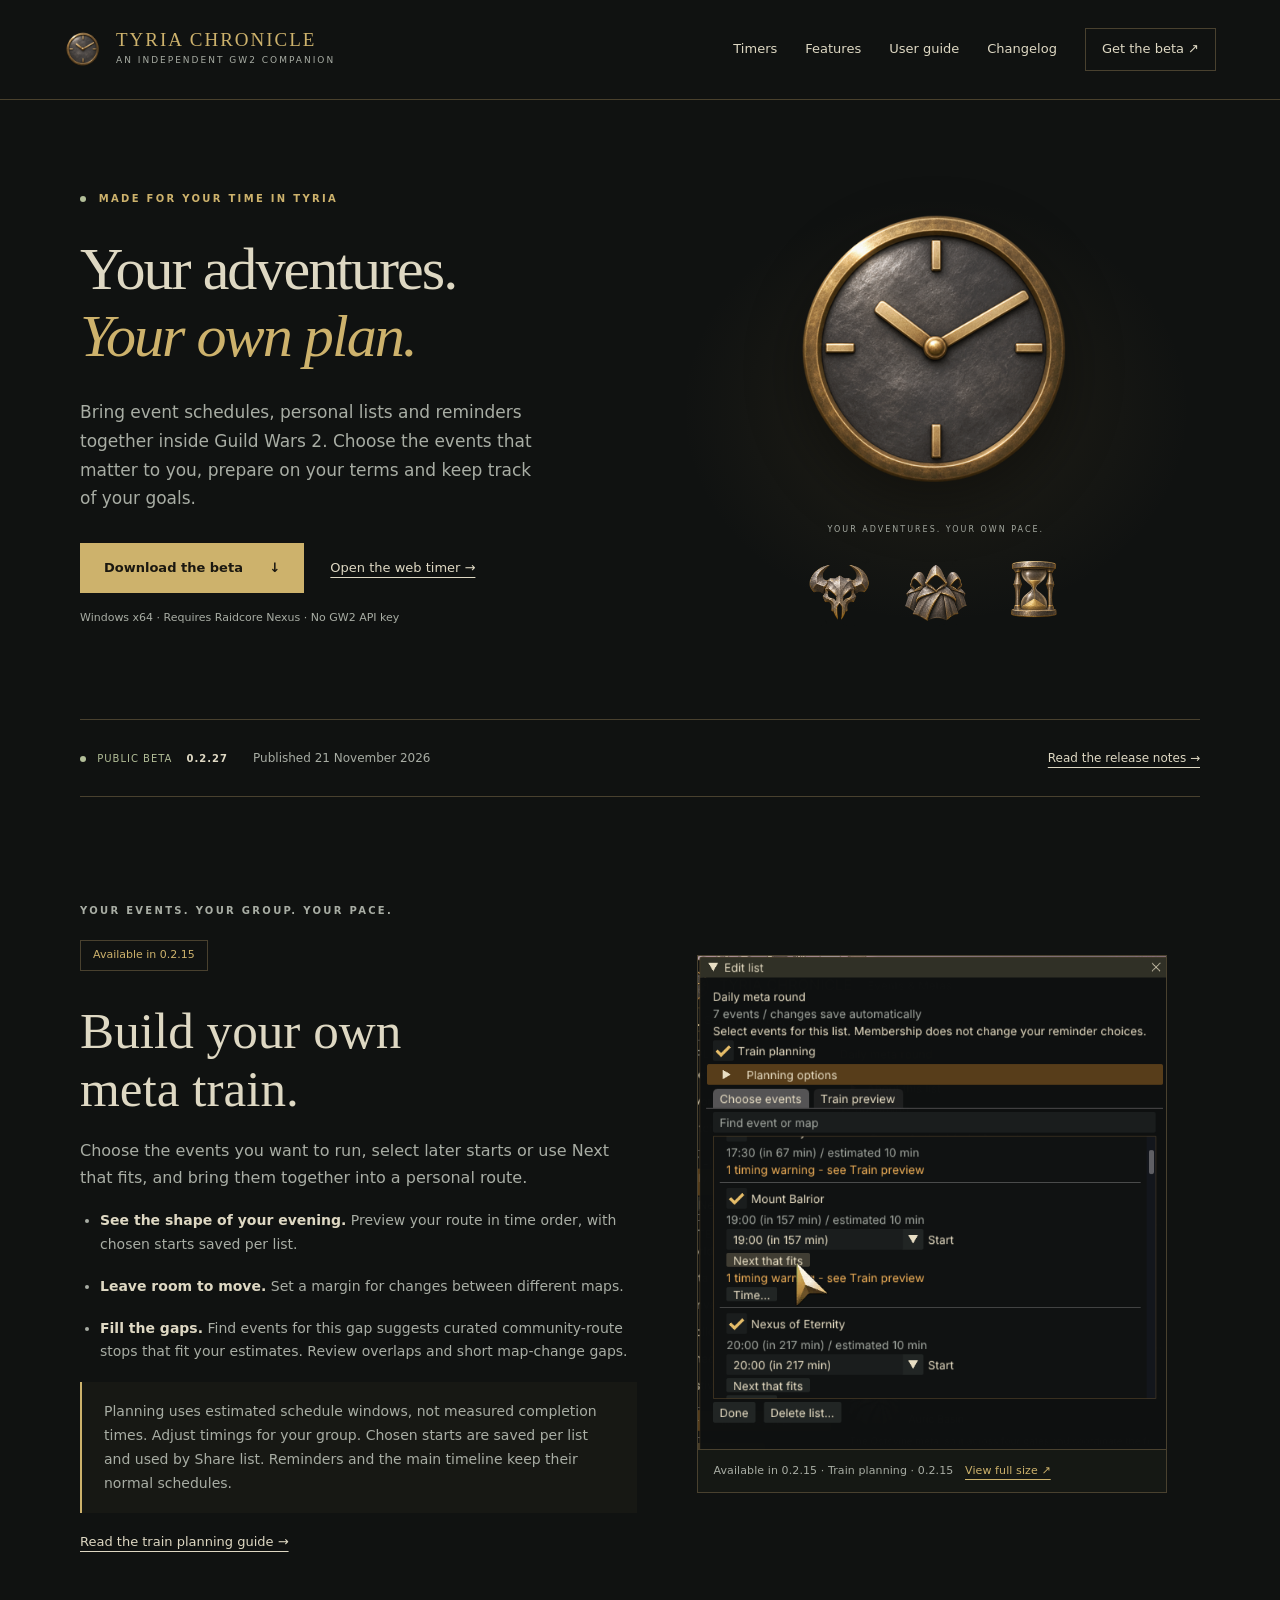
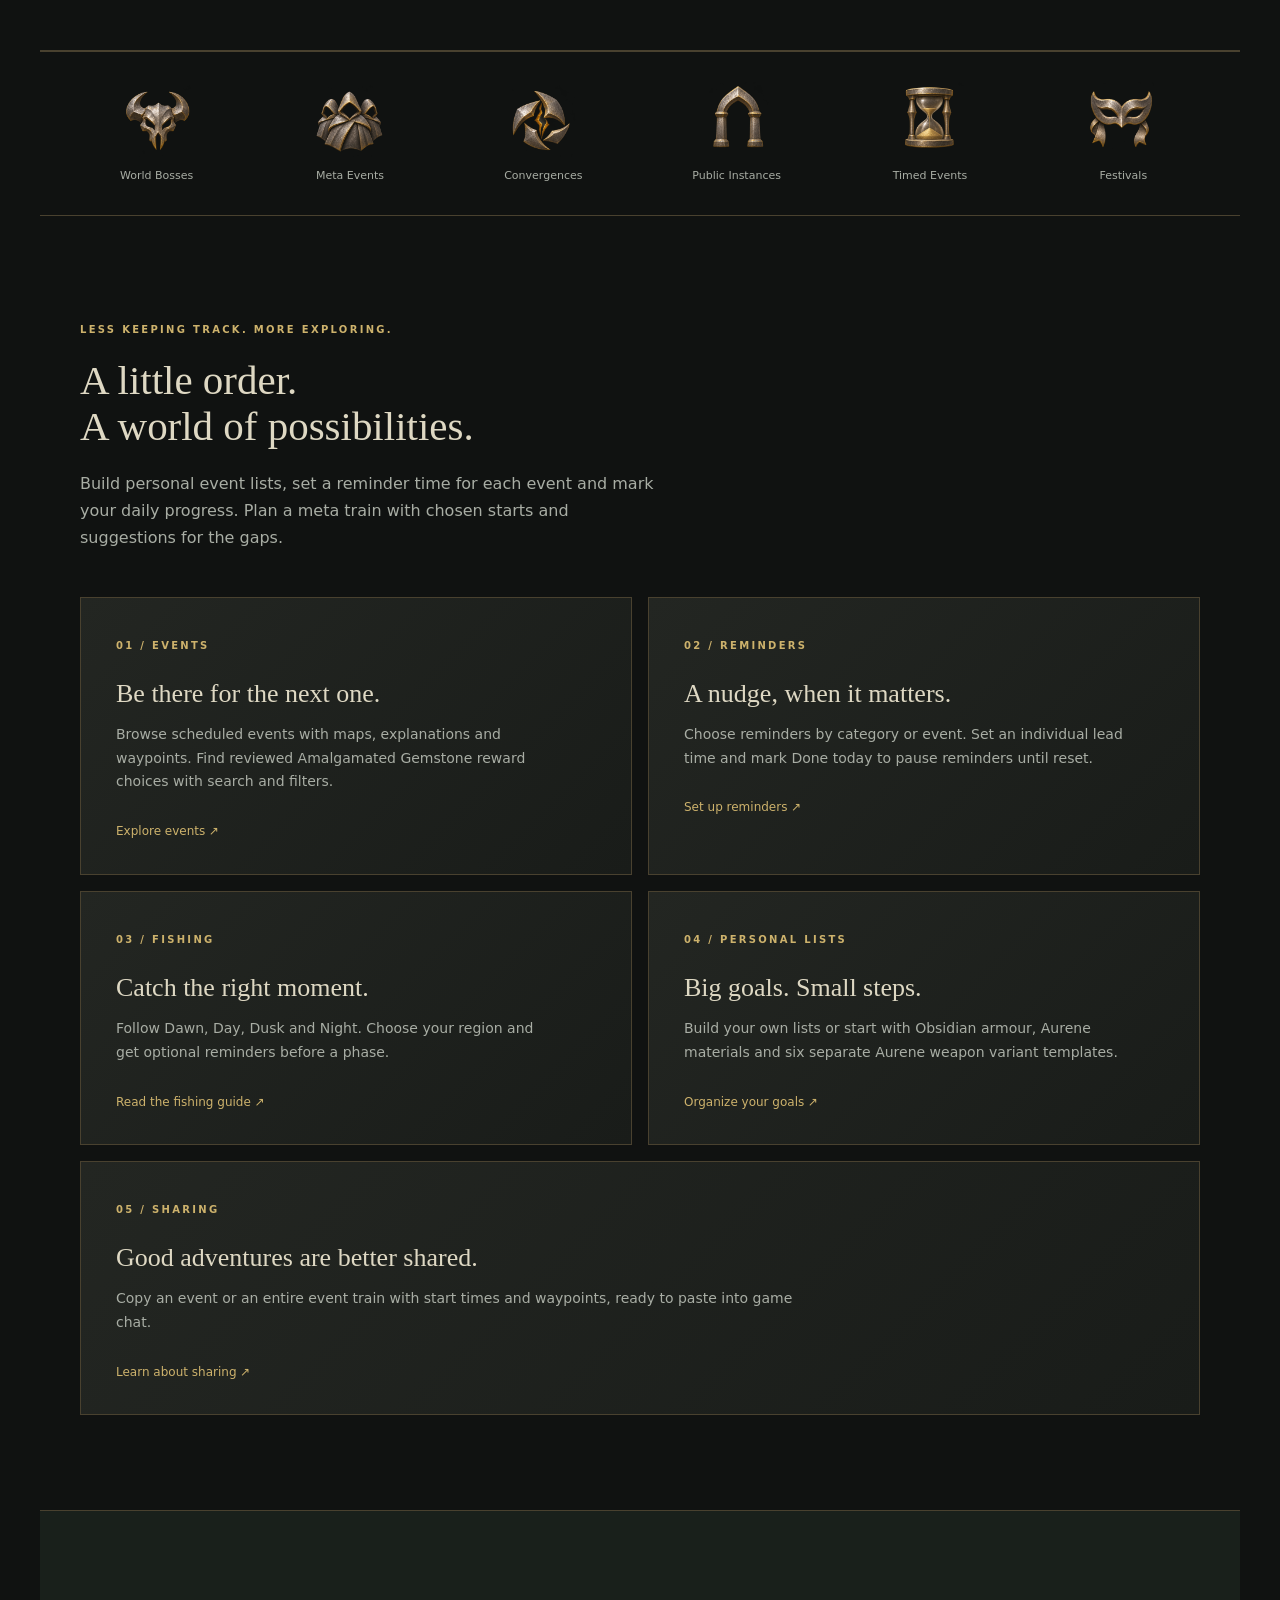
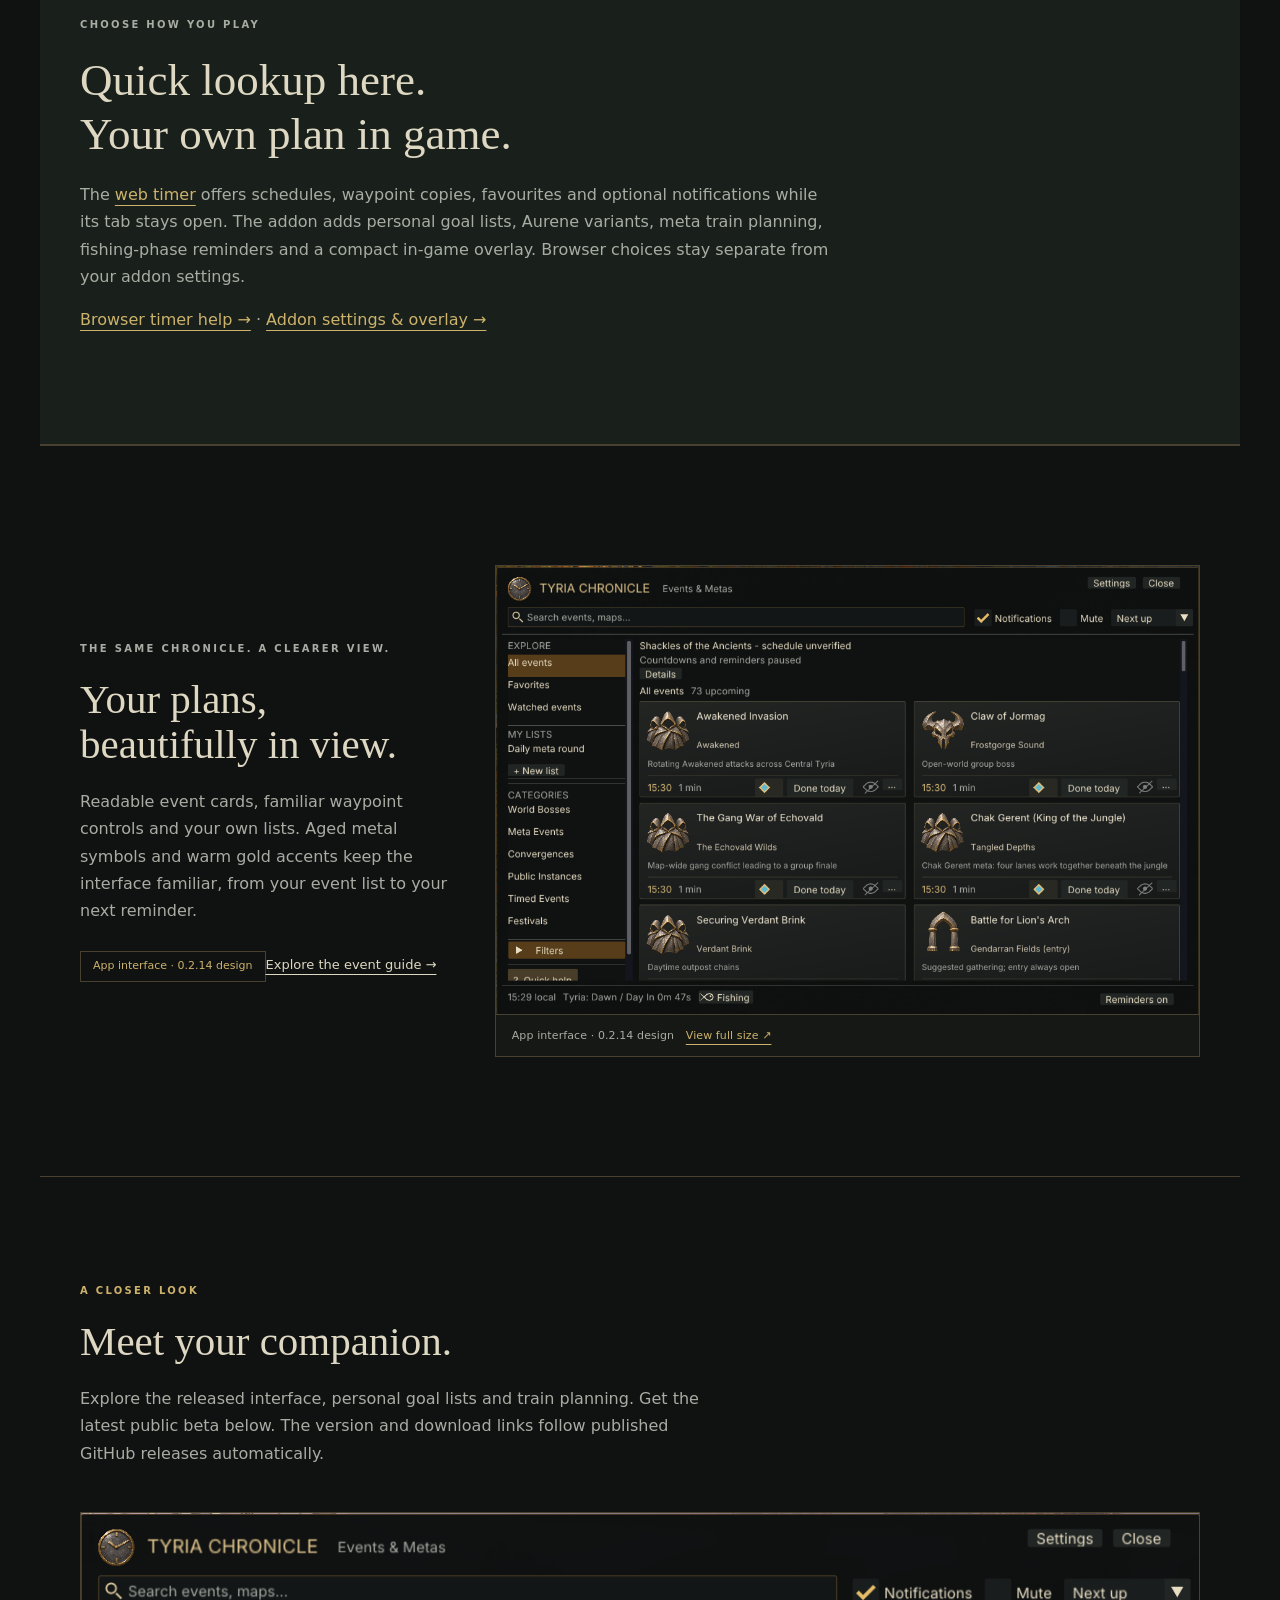
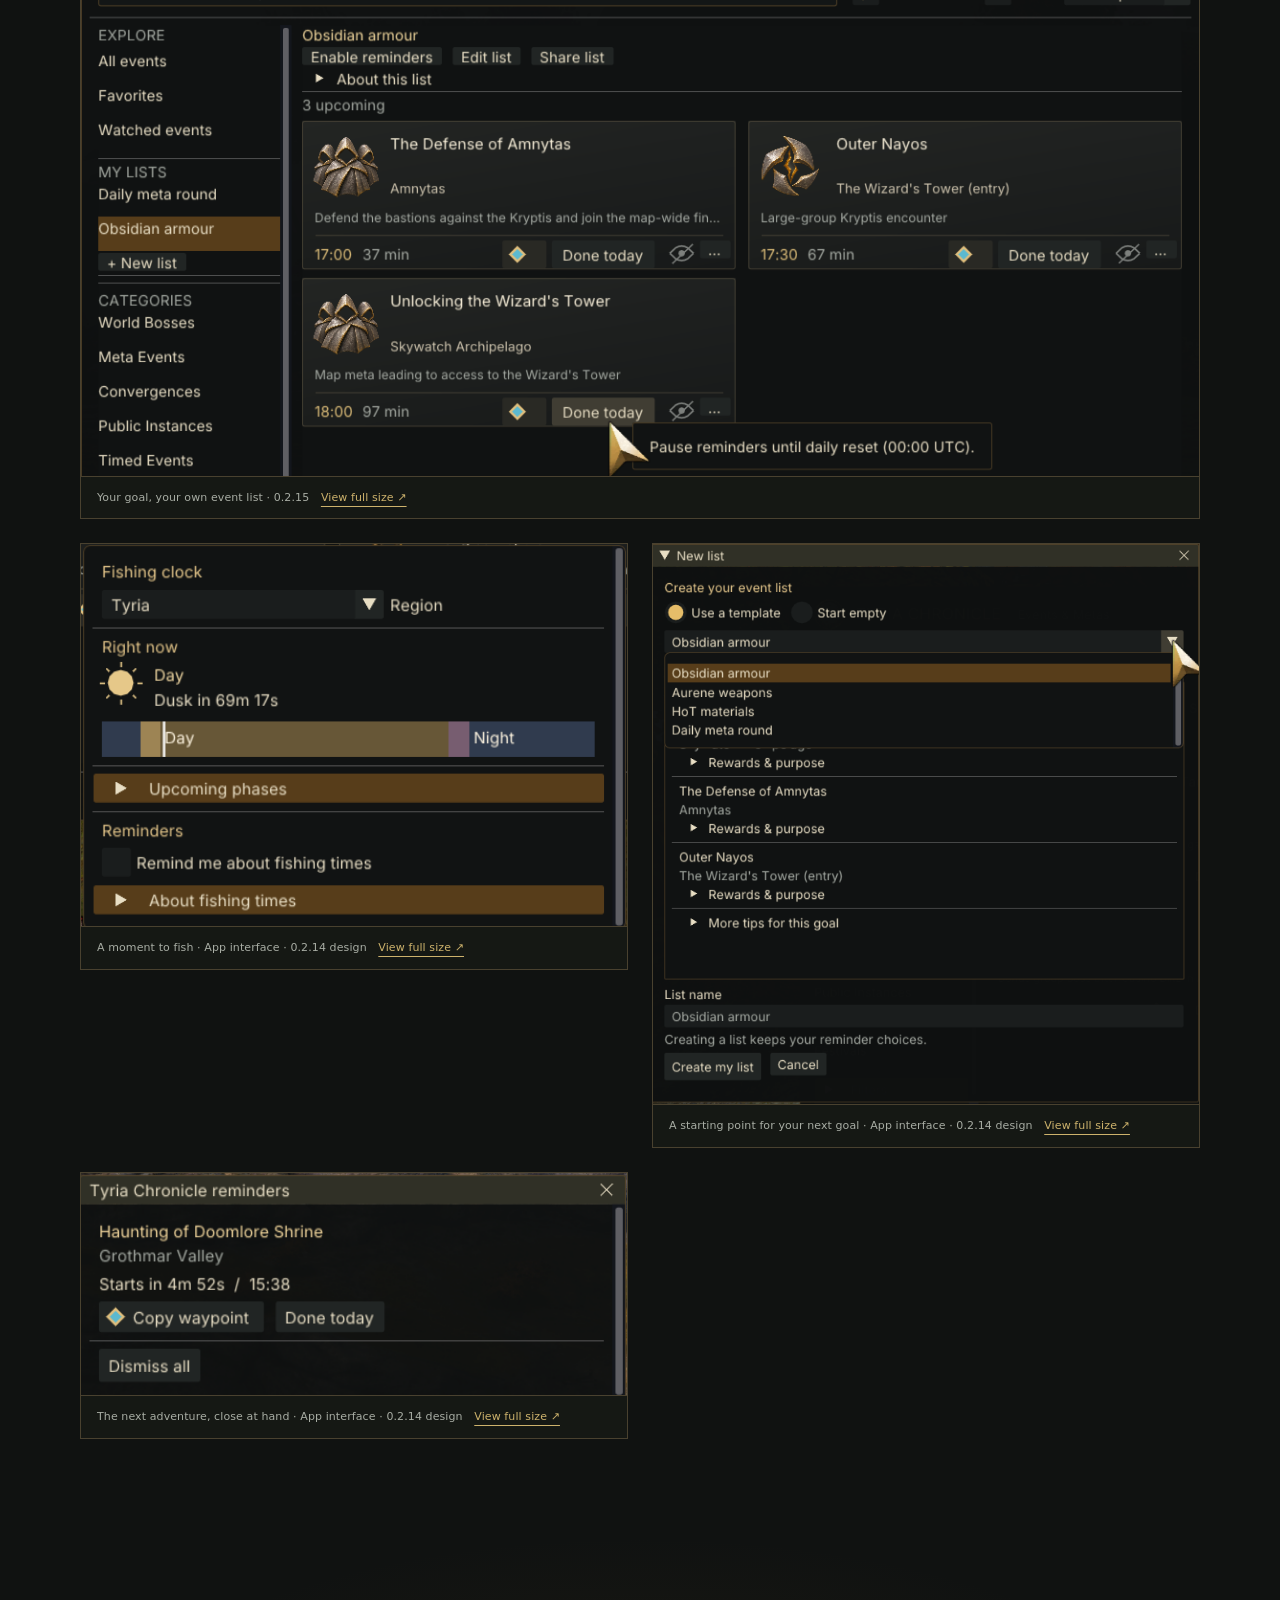
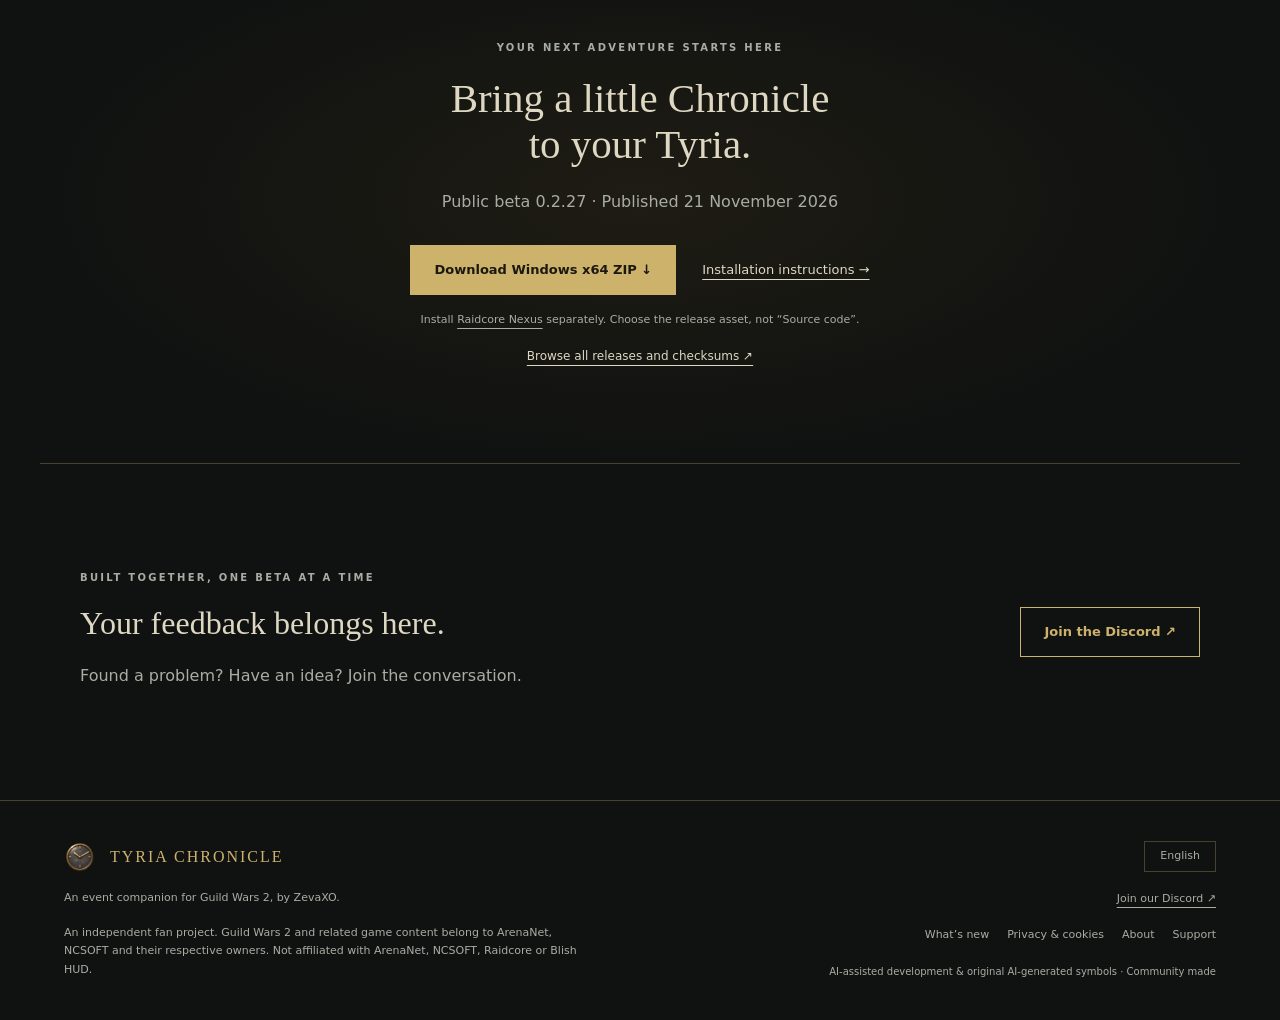
==== commit 42db8266: "Synchronize published beta release information" ====
--- a/index.html
+++ b/index.html
@@ -5,14 +5,14 @@
 
 <!-- release:warning:end --><section class="hero"><div class="hero-copy"><p class="eyebrow"><span class="dot"></span> MADE FOR YOUR TIME IN TYRIA</p><h1>Your adventures.<br><em>Your own plan.</em></h1><p class="intro">Bring event schedules, personal lists and reminders together inside Guild Wars 2. Choose the events that matter to you, prepare on your terms and keep track of your goals.</p><div class="actions"><a class="button" href="#download">Download the beta <span>↓</span></a><a class="text-link" href="timers.html">Open the web timer →</a></div><p class="fine">Windows x64 · Requires Raidcore Nexus · No GW2 API key</p></div><div class="hero-art product-hero"><img class="hero-clock" src="images/web-header-clock-v1.png" width="320" height="320" alt=""><p class="art-caption">YOUR ADVENTURES. YOUR OWN PACE.</p><div class="hero-symbols" aria-hidden="true"><span class="category-symbol boss"></span><span class="category-symbol meta"></span><span class="category-symbol timed"></span></div></div></section>
 <!-- release:strip:start -->
-<div class="release-strip"><span><span class="dot"></span> PUBLIC BETA <strong>0.2.26</strong></span><p>Published 16 November 2026</p><a href="guide.html#changelog">Read the release notes →</a></div>
+<div class="release-strip"><span><span class="dot"></span> PUBLIC BETA <strong>0.2.27</strong></span><p>Published 21 November 2026</p><a href="guide.html#changelog">Read the release notes →</a></div>
 <!-- release:strip:end -->
 <section id="train-planning" class="train-planning"><div><p class="eyebrow">YOUR EVENTS. YOUR GROUP. YOUR PACE.</p><p class="preview-label">Available in 0.2.15</p><h2>Build your own<br>meta train.</h2><p>Choose the events you want to run, select later starts or use Next that fits, and bring them together into a personal route.</p><ul><li><strong>See the shape of your evening.</strong> Preview your route in time order, with chosen starts saved per list.</li><li><strong>Leave room to move.</strong> Set a margin for changes between different maps.</li><li><strong>Fill the gaps.</strong> Find events for this gap suggests curated community-route stops that fit your estimates. Review overlaps and short map-change gaps.</li></ul><p class="note">Planning uses estimated schedule windows, not measured completion times. Adjust timings for your group. Chosen starts are saved per list and used by Share list. Reminders and the main timeline keep their normal schedules.</p><a class="text-link" href="guide.html#train-planning">Read the train planning guide →</a></div><figure class="app-shot train-shot"><a href="images/train-planning-v15.png" target="_blank" rel="noopener"><img src="images/train-planning-v15.png" width="627" height="661" alt="Train editor showing chosen later starts, Next that fits and timing warnings" loading="lazy" decoding="async"></a><figcaption>Available in 0.2.15 · Train planning · 0.2.15 <a href="images/train-planning-v15.png" target="_blank" rel="noopener">View full size ↗</a></figcaption></figure></section><section class="category-band" aria-label="App event categories"><div><span class="category-symbol boss" aria-hidden="true"></span><span>World Bosses</span></div><div><span class="category-symbol meta" aria-hidden="true"></span><span>Meta Events</span></div><div><span class="category-symbol rift" aria-hidden="true"></span><span>Convergences</span></div><div><span class="category-symbol arch" aria-hidden="true"></span><span>Public Instances</span></div><div><span class="category-symbol timed" aria-hidden="true"></span><span>Timed Events</span></div><div><span class="category-symbol festival" aria-hidden="true"></span><span>Festivals</span></div></section><section id="features"><div class="section-heading"><p class="eyebrow">LESS KEEPING TRACK. MORE EXPLORING.</p><h2>A little order.<br>A world of possibilities.</h2><p>Build personal event lists, set a reminder time for each event and mark your daily progress. Plan a meta train with chosen starts and suggestions for the gaps.</p></div><div class="feature-grid"><a class="feature" href="guide.html#events"><span class="number">01 / EVENTS</span><h3>Be there for the next one.</h3><p>Browse scheduled events with maps, explanations and waypoints. Find reviewed Amalgamated Gemstone reward choices with search and filters.</p><span class="read">Explore events ↗</span></a><a class="feature" href="guide.html#reminders"><span class="number">02 / REMINDERS</span><h3>A nudge, when it matters.</h3><p>Choose reminders by category or event. Set an individual lead time and mark Done today to pause reminders until reset.</p><span class="read">Set up reminders ↗</span></a><a class="feature" href="guide.html#fishing"><span class="number">03 / FISHING</span><h3>Catch the right moment.</h3><p>Follow Dawn, Day, Dusk and Night. Choose your region and get optional reminders before a phase.</p><span class="read">Read the fishing guide ↗</span></a><a class="feature" href="guide.html#lists"><span class="number">04 / PERSONAL LISTS</span><h3>Big goals. Small steps.</h3><p>Build your own lists or start with Obsidian armour, Aurene materials and six separate Aurene weapon variant templates.</p><span class="read">Organize your goals ↗</span></a><a class="feature wide" href="guide.html#sharing"><span class="number">05 / SHARING</span><h3>Good adventures are better shared.</h3><p>Copy an event or an entire event train with start times and waypoints, ready to paste into game chat.</p><span class="read">Learn about sharing ↗</span></a></div></section>
 <section class="web-companion"><p class="eyebrow">CHOOSE HOW YOU PLAY</p><h2>Quick lookup here.<br>Your own plan in game.</h2><p>The <a href="timers.html">web timer</a> offers schedules, waypoint copies, favourites and optional notifications while its tab stays open. The addon adds personal goal lists, Aurene variants, meta train planning, fishing-phase reminders and a compact in-game overlay. Browser choices stay separate from your addon settings.</p><p><a href="guide.html#web-timer">Browser timer help →</a> · <a href="guide.html#settings">Addon settings &amp; overlay →</a></p></section><section class="identity product-intro"><div><p class="eyebrow">THE SAME CHRONICLE. A CLEARER VIEW.</p><h2>Your plans,<br>beautifully in view.</h2><p>Readable event cards, familiar waypoint controls and your own lists. Aged metal symbols and warm gold accents keep the interface familiar, from your event list to your next reminder.</p><p class="preview-label">App interface · 0.2.14 design</p><a class="text-link" href="guide.html#events">Explore the event guide →</a></div><figure class="app-shot "><a href="images/events.png" target="_blank" rel="noopener"><img src="images/events.png" alt="Tyria Chronicle event list with category navigation, search and two-column event cards" loading="lazy" decoding="async"></a><figcaption>App interface · 0.2.14 design <a href="images/events.png" target="_blank" rel="noopener">View full size ↗</a></figcaption></figure></section>
 <section class="screenshot-gallery" id="app-preview"><div class="section-heading"><p class="eyebrow">A CLOSER LOOK</p><h2>Meet your companion.</h2><p>Explore the released interface, personal goal lists and train planning. Get the latest public beta below. The version and download links follow published GitHub releases automatically.</p></div><div class="screens-grid"><figure class="app-shot landscape"><a href="images/obsidian-list-v15.png" target="_blank" rel="noopener"><img src="images/obsidian-list-v15.png" alt="Obsidian armour list showing Amnytas, Outer Nayos and Unlocking the Wizard’s Tower" loading="lazy" decoding="async"></a><figcaption>Your goal, your own event list · 0.2.15 <a href="images/obsidian-list-v15.png" target="_blank" rel="noopener">View full size ↗</a></figcaption></figure><figure class="app-shot "><a href="images/fishing.png" target="_blank" rel="noopener"><img src="images/fishing.png" alt="Fishing clock showing Tyria Day phase, a phase timeline and reminder controls" loading="lazy" decoding="async"></a><figcaption>A moment to fish · App interface · 0.2.14 design <a href="images/fishing.png" target="_blank" rel="noopener">View full size ↗</a></figcaption></figure><figure class="app-shot "><a href="images/new-list.png" target="_blank" rel="noopener"><img src="images/new-list.png" alt="New list dialog with Obsidian armour, Aurene weapons, HoT materials and Daily meta round templates" loading="lazy" decoding="async"></a><figcaption>A starting point for your next goal · App interface · 0.2.14 design <a href="images/new-list.png" target="_blank" rel="noopener">View full size ↗</a></figcaption></figure><figure class="app-shot "><a href="images/reminders.png" target="_blank" rel="noopener"><img src="images/reminders.png" alt="Reminder popup with event name, map, countdown, Copy waypoint and Done today buttons" loading="lazy" decoding="async"></a><figcaption>The next adventure, close at hand · App interface · 0.2.14 design <a href="images/reminders.png" target="_blank" rel="noopener">View full size ↗</a></figcaption></figure></div></section><section id="download" class="download"><p class="eyebrow">YOUR NEXT ADVENTURE STARTS HERE</p><h2>Bring a little Chronicle<br>to your Tyria.</h2><!-- release:version:start -->
-<p>Public beta 0.2.26 · Published 16 November 2026</p>
+<p>Public beta 0.2.27 · Published 21 November 2026</p>
 <!-- release:version:end --><div class="actions"><!-- release:download:start -->
-<a class="button" href="https://github.com/ZevaXO/TyriaChronicle-beta/releases/download/v0.2.26/TyriaChronicle-0.2.26-beta-windows-x64.zip">Download Windows x64 ZIP ↓</a>
+<a class="button" href="https://github.com/ZevaXO/TyriaChronicle-beta/releases/download/v0.2.27/TyriaChronicle-0.2.27-beta-windows-x64.zip">Download Windows x64 ZIP ↓</a>
 <!-- release:download:end --><a class="text-link" href="guide.html#start">Installation instructions →</a></div><p class="fine">Install <a href="https://raidcore.gg/gw2/nexus">Raidcore Nexus</a> separately. Choose the release asset, not “Source code”.</p><a href="https://github.com/ZevaXO/TyriaChronicle-beta/releases">Browse all releases and checksums ↗</a></section>
 <section class="community"><div><p class="eyebrow">BUILT TOGETHER, ONE BETA AT A TIME</p><h2>Your feedback belongs here.</h2><p>Found a problem? Have an idea? Join the conversation.</p></div><a class="button secondary" href="https://discord.gg/3gf8n2P9KS">Join the Discord ↗</a></section></main><footer><div class="footer-brand"><a class="brand" href="index.html"><img src="images/web-header-clock-v1.png" alt="" width="32" height="32"><span>TYRIA CHRONICLE</span></a><p>An event companion for Guild Wars 2, by ZevaXO.</p><p>An independent fan project. Guild Wars 2 and related game content belong to ArenaNet, NCSOFT and their respective owners. Not affiliated with ArenaNet, NCSOFT, Raidcore or Blish HUD.</p></div><div class="footer-links"><span lang="en">English</span><a href="https://discord.gg/3gf8n2P9KS">Join our Discord ↗</a><nav aria-label="Footer navigation"><a href="guide.html#changelog">What’s new</a><a href="guide.html#privacy">Privacy & cookies</a><a href="guide.html#about">About</a><a href="guide.html#faq">Support</a></nav><small>AI-assisted development & original AI-generated symbols · Community made</small></div></footer></body></html>
 
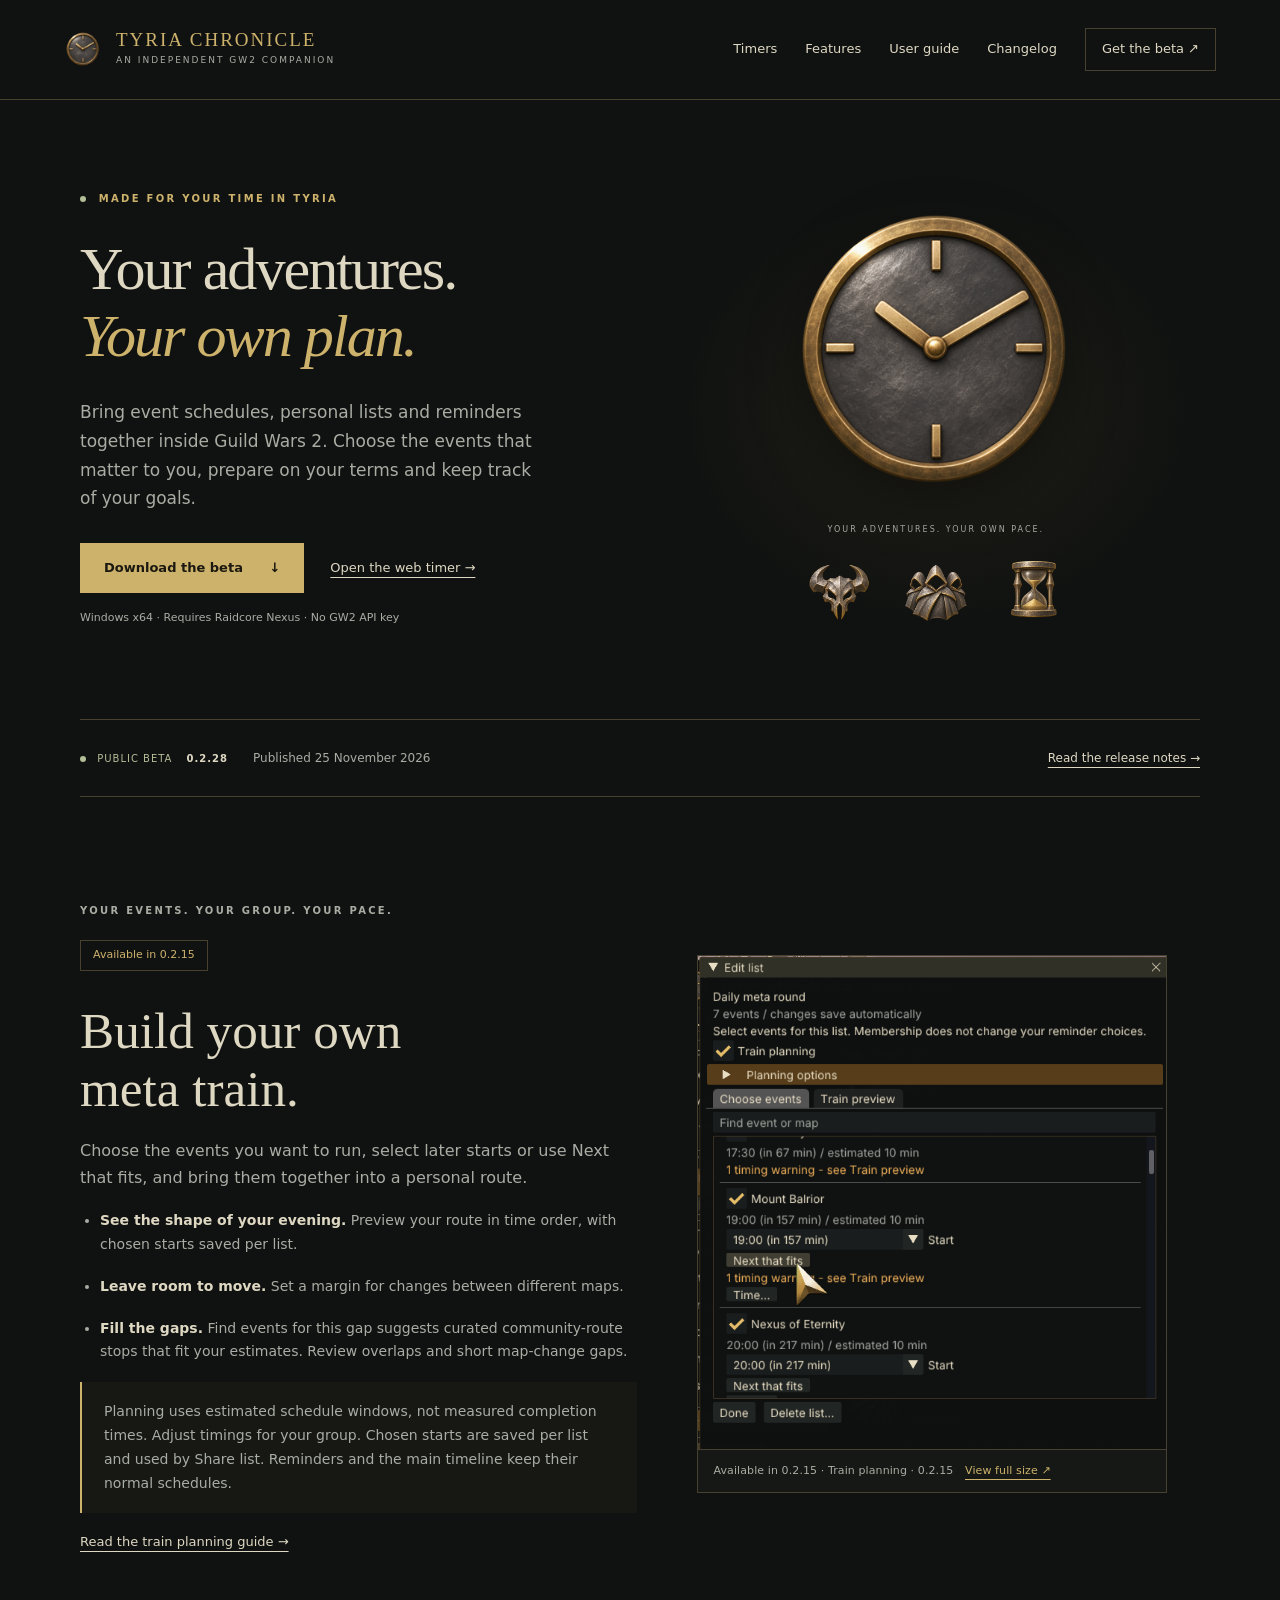
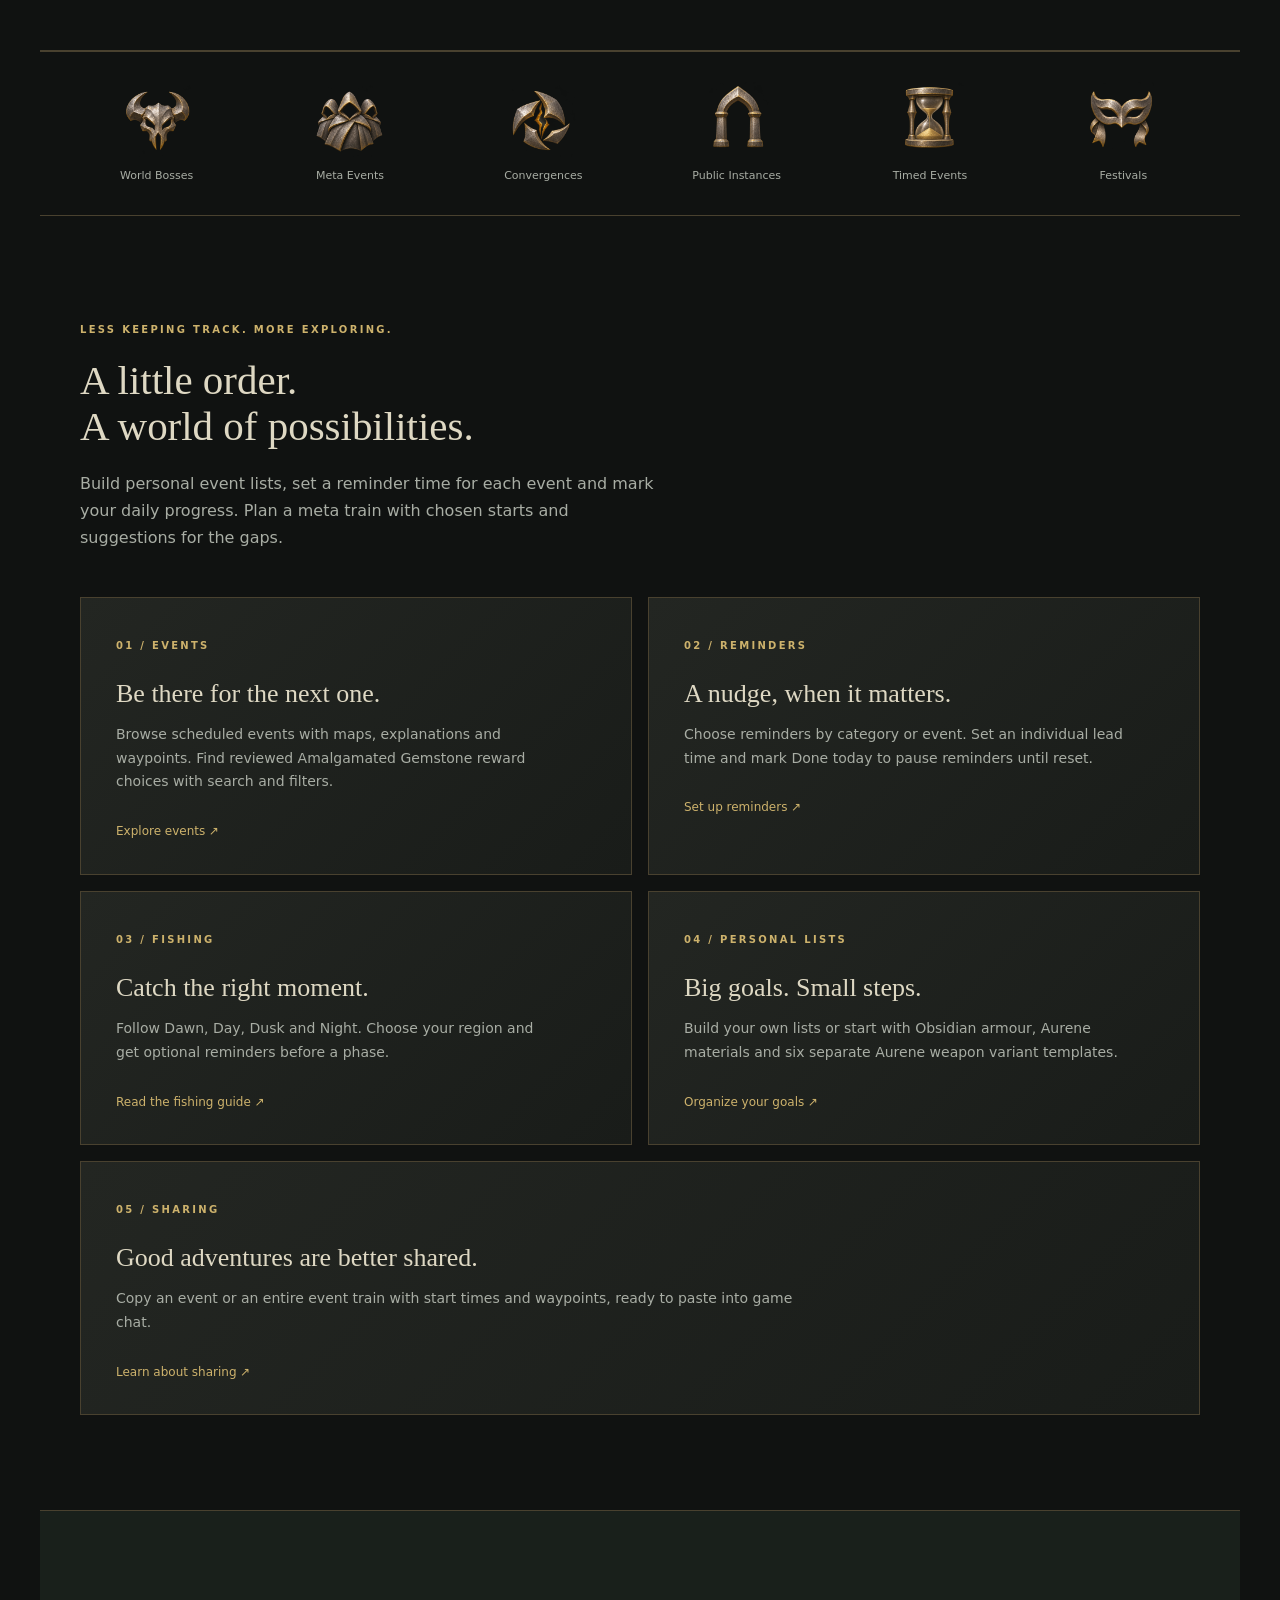
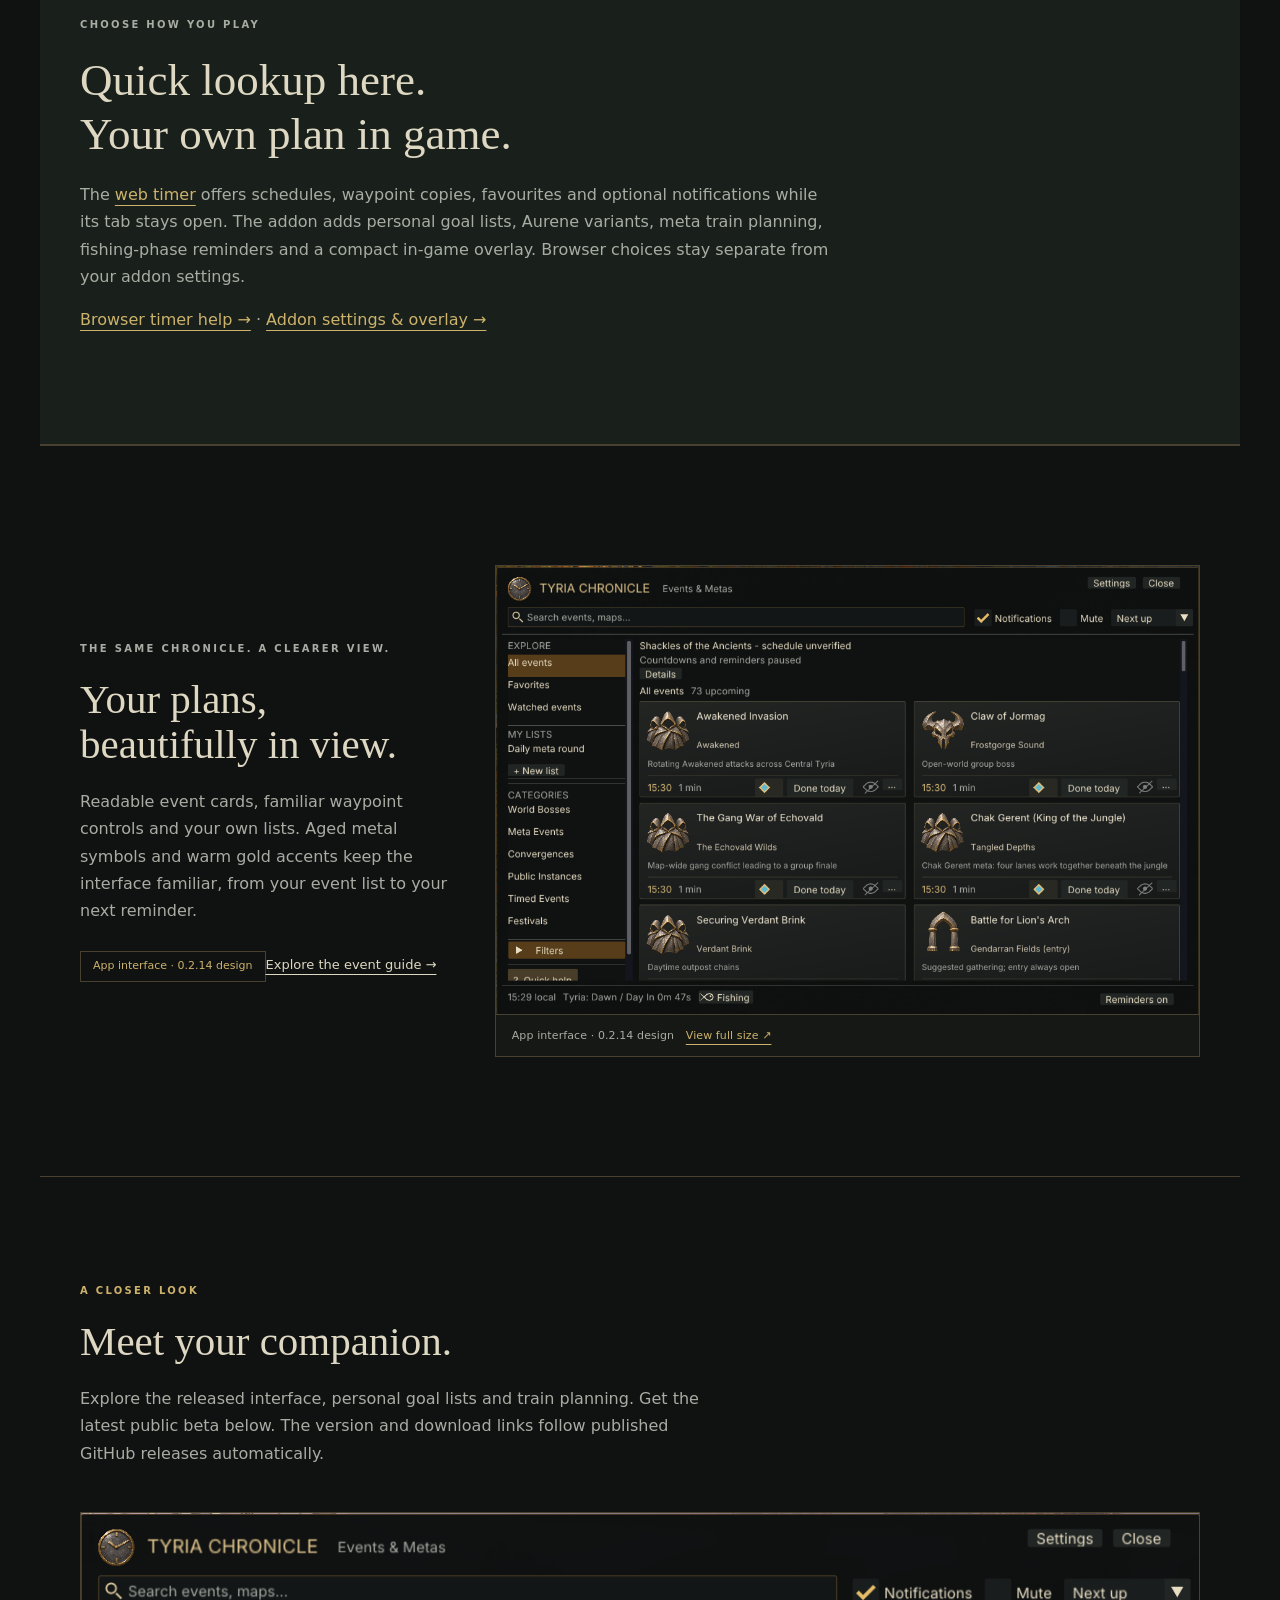
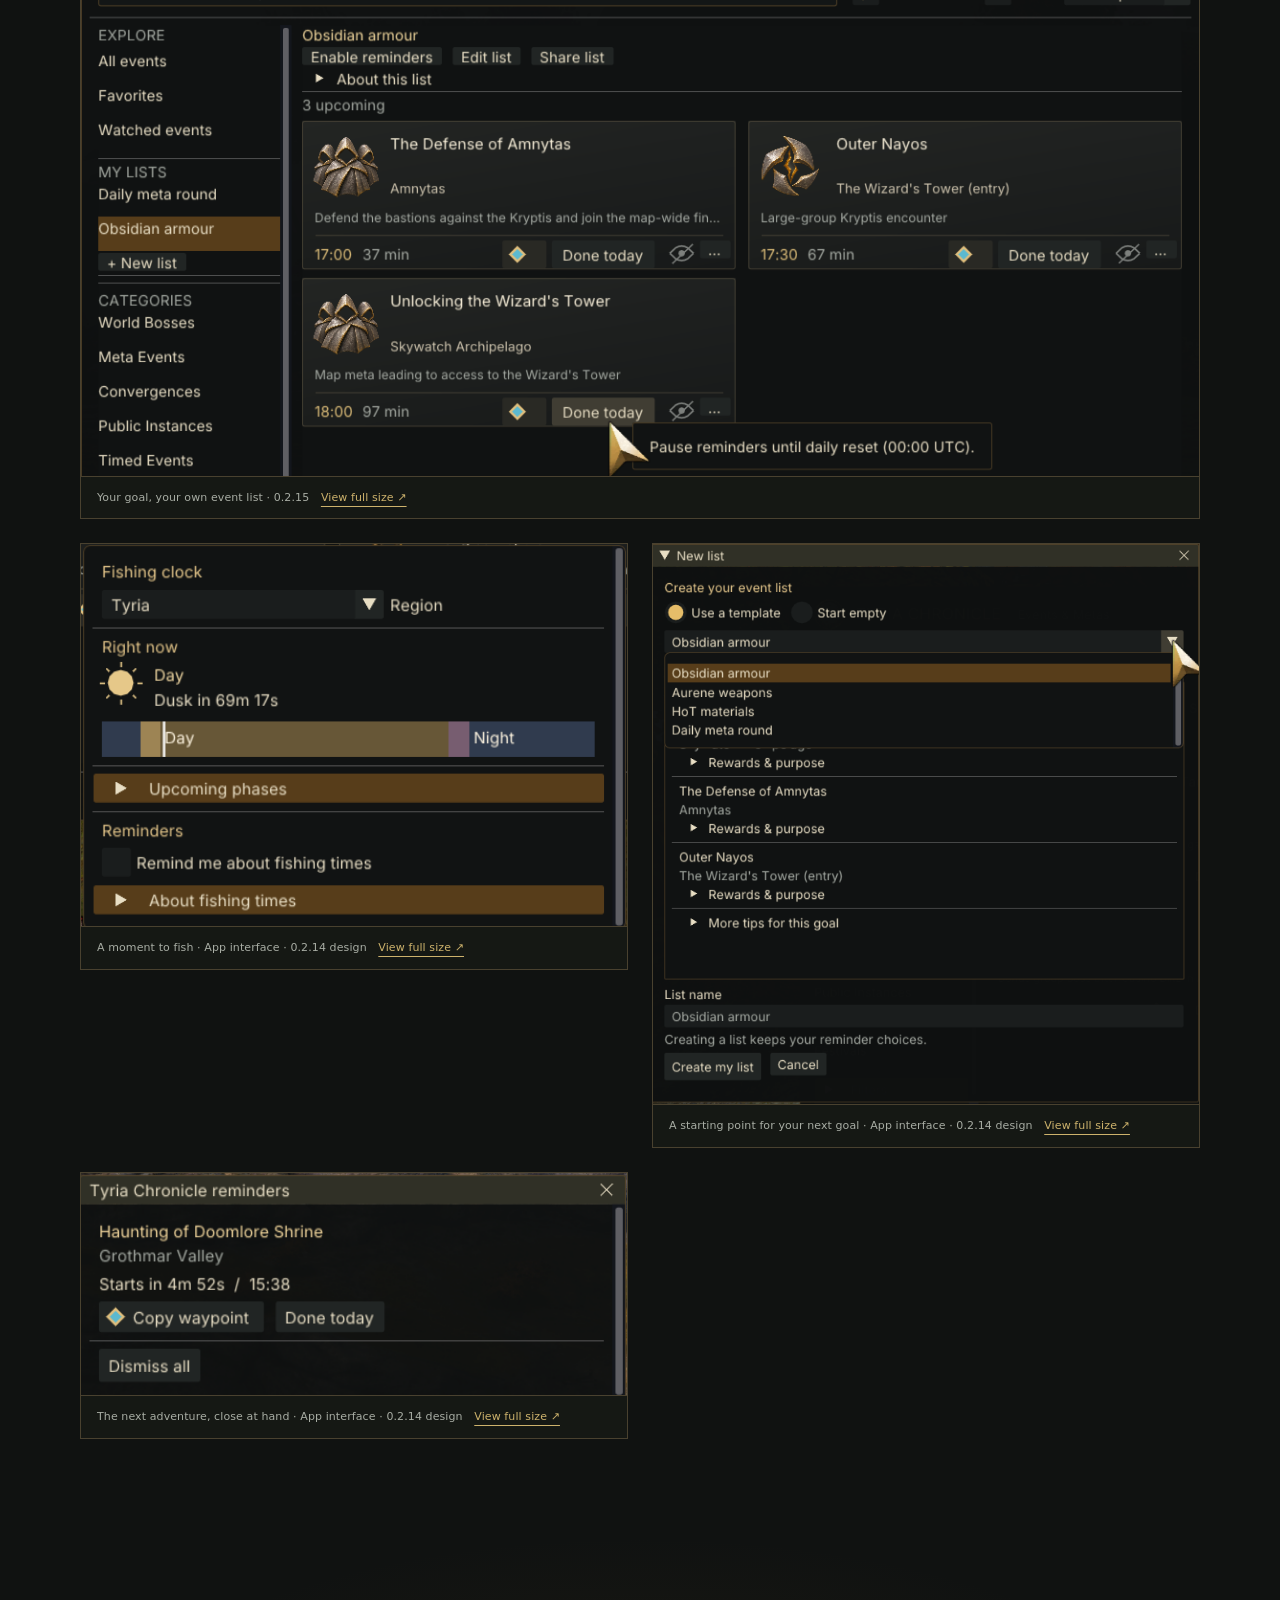
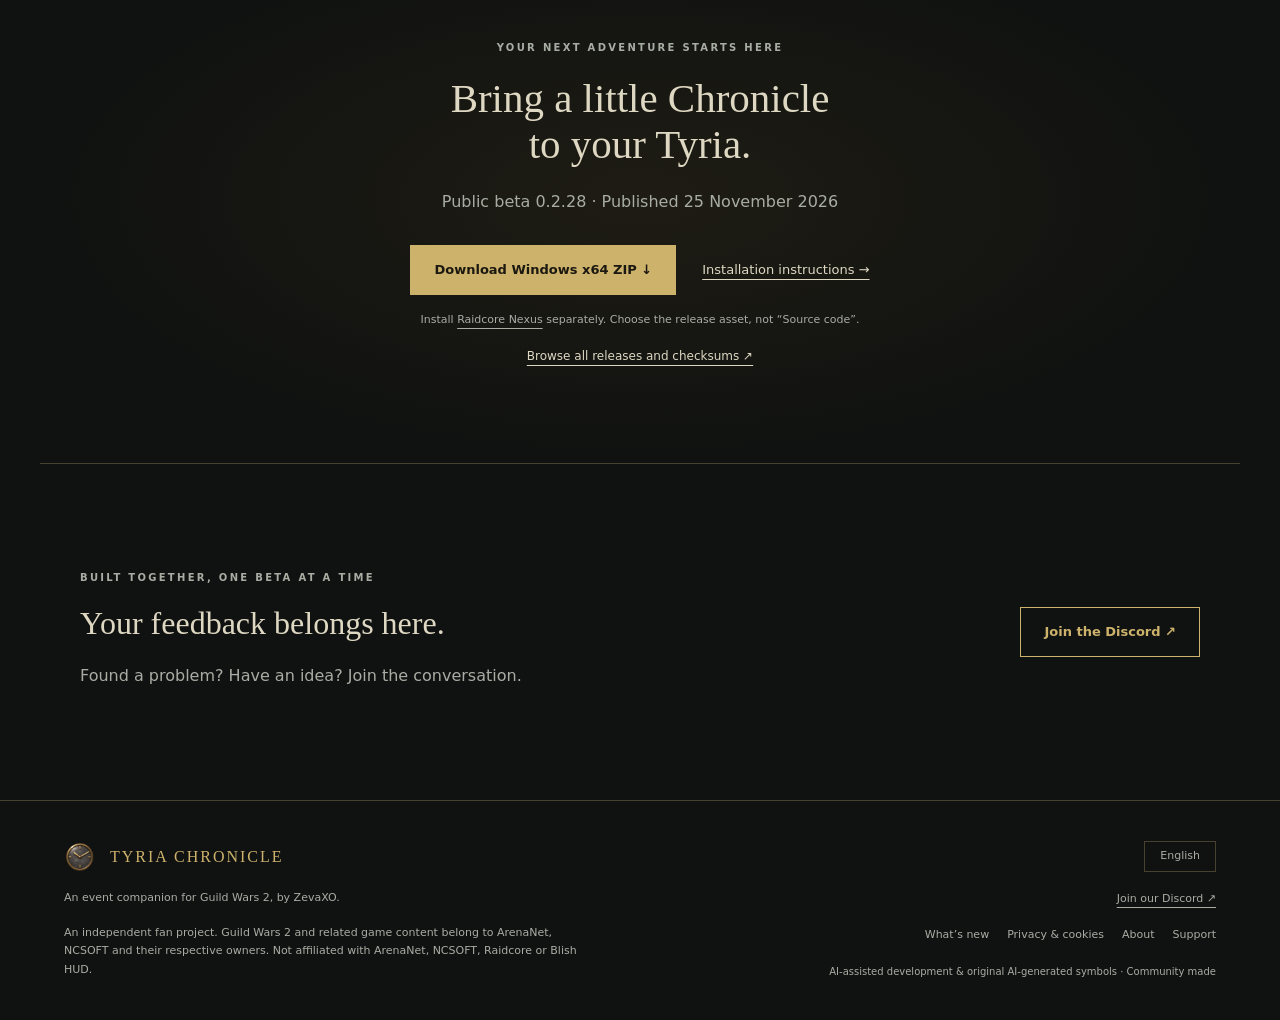
==== commit 041ef5a3: "Synchronize published beta release information" ====
--- a/index.html
+++ b/index.html
@@ -5,14 +5,14 @@
 
 <!-- release:warning:end --><section class="hero"><div class="hero-copy"><p class="eyebrow"><span class="dot"></span> MADE FOR YOUR TIME IN TYRIA</p><h1>Your adventures.<br><em>Your own plan.</em></h1><p class="intro">Bring event schedules, personal lists and reminders together inside Guild Wars 2. Choose the events that matter to you, prepare on your terms and keep track of your goals.</p><div class="actions"><a class="button" href="#download">Download the beta <span>↓</span></a><a class="text-link" href="timers.html">Open the web timer →</a></div><p class="fine">Windows x64 · Requires Raidcore Nexus · No GW2 API key</p></div><div class="hero-art product-hero"><img class="hero-clock" src="images/web-header-clock-v1.png" width="320" height="320" alt=""><p class="art-caption">YOUR ADVENTURES. YOUR OWN PACE.</p><div class="hero-symbols" aria-hidden="true"><span class="category-symbol boss"></span><span class="category-symbol meta"></span><span class="category-symbol timed"></span></div></div></section>
 <!-- release:strip:start -->
-<div class="release-strip"><span><span class="dot"></span> PUBLIC BETA <strong>0.2.27</strong></span><p>Published 21 November 2026</p><a href="guide.html#changelog">Read the release notes →</a></div>
+<div class="release-strip"><span><span class="dot"></span> PUBLIC BETA <strong>0.2.28</strong></span><p>Published 25 November 2026</p><a href="guide.html#changelog">Read the release notes →</a></div>
 <!-- release:strip:end -->
 <section id="train-planning" class="train-planning"><div><p class="eyebrow">YOUR EVENTS. YOUR GROUP. YOUR PACE.</p><p class="preview-label">Available in 0.2.15</p><h2>Build your own<br>meta train.</h2><p>Choose the events you want to run, select later starts or use Next that fits, and bring them together into a personal route.</p><ul><li><strong>See the shape of your evening.</strong> Preview your route in time order, with chosen starts saved per list.</li><li><strong>Leave room to move.</strong> Set a margin for changes between different maps.</li><li><strong>Fill the gaps.</strong> Find events for this gap suggests curated community-route stops that fit your estimates. Review overlaps and short map-change gaps.</li></ul><p class="note">Planning uses estimated schedule windows, not measured completion times. Adjust timings for your group. Chosen starts are saved per list and used by Share list. Reminders and the main timeline keep their normal schedules.</p><a class="text-link" href="guide.html#train-planning">Read the train planning guide →</a></div><figure class="app-shot train-shot"><a href="images/train-planning-v15.png" target="_blank" rel="noopener"><img src="images/train-planning-v15.png" width="627" height="661" alt="Train editor showing chosen later starts, Next that fits and timing warnings" loading="lazy" decoding="async"></a><figcaption>Available in 0.2.15 · Train planning · 0.2.15 <a href="images/train-planning-v15.png" target="_blank" rel="noopener">View full size ↗</a></figcaption></figure></section><section class="category-band" aria-label="App event categories"><div><span class="category-symbol boss" aria-hidden="true"></span><span>World Bosses</span></div><div><span class="category-symbol meta" aria-hidden="true"></span><span>Meta Events</span></div><div><span class="category-symbol rift" aria-hidden="true"></span><span>Convergences</span></div><div><span class="category-symbol arch" aria-hidden="true"></span><span>Public Instances</span></div><div><span class="category-symbol timed" aria-hidden="true"></span><span>Timed Events</span></div><div><span class="category-symbol festival" aria-hidden="true"></span><span>Festivals</span></div></section><section id="features"><div class="section-heading"><p class="eyebrow">LESS KEEPING TRACK. MORE EXPLORING.</p><h2>A little order.<br>A world of possibilities.</h2><p>Build personal event lists, set a reminder time for each event and mark your daily progress. Plan a meta train with chosen starts and suggestions for the gaps.</p></div><div class="feature-grid"><a class="feature" href="guide.html#events"><span class="number">01 / EVENTS</span><h3>Be there for the next one.</h3><p>Browse scheduled events with maps, explanations and waypoints. Find reviewed Amalgamated Gemstone reward choices with search and filters.</p><span class="read">Explore events ↗</span></a><a class="feature" href="guide.html#reminders"><span class="number">02 / REMINDERS</span><h3>A nudge, when it matters.</h3><p>Choose reminders by category or event. Set an individual lead time and mark Done today to pause reminders until reset.</p><span class="read">Set up reminders ↗</span></a><a class="feature" href="guide.html#fishing"><span class="number">03 / FISHING</span><h3>Catch the right moment.</h3><p>Follow Dawn, Day, Dusk and Night. Choose your region and get optional reminders before a phase.</p><span class="read">Read the fishing guide ↗</span></a><a class="feature" href="guide.html#lists"><span class="number">04 / PERSONAL LISTS</span><h3>Big goals. Small steps.</h3><p>Build your own lists or start with Obsidian armour, Aurene materials and six separate Aurene weapon variant templates.</p><span class="read">Organize your goals ↗</span></a><a class="feature wide" href="guide.html#sharing"><span class="number">05 / SHARING</span><h3>Good adventures are better shared.</h3><p>Copy an event or an entire event train with start times and waypoints, ready to paste into game chat.</p><span class="read">Learn about sharing ↗</span></a></div></section>
 <section class="web-companion"><p class="eyebrow">CHOOSE HOW YOU PLAY</p><h2>Quick lookup here.<br>Your own plan in game.</h2><p>The <a href="timers.html">web timer</a> offers schedules, waypoint copies, favourites and optional notifications while its tab stays open. The addon adds personal goal lists, Aurene variants, meta train planning, fishing-phase reminders and a compact in-game overlay. Browser choices stay separate from your addon settings.</p><p><a href="guide.html#web-timer">Browser timer help →</a> · <a href="guide.html#settings">Addon settings &amp; overlay →</a></p></section><section class="identity product-intro"><div><p class="eyebrow">THE SAME CHRONICLE. A CLEARER VIEW.</p><h2>Your plans,<br>beautifully in view.</h2><p>Readable event cards, familiar waypoint controls and your own lists. Aged metal symbols and warm gold accents keep the interface familiar, from your event list to your next reminder.</p><p class="preview-label">App interface · 0.2.14 design</p><a class="text-link" href="guide.html#events">Explore the event guide →</a></div><figure class="app-shot "><a href="images/events.png" target="_blank" rel="noopener"><img src="images/events.png" alt="Tyria Chronicle event list with category navigation, search and two-column event cards" loading="lazy" decoding="async"></a><figcaption>App interface · 0.2.14 design <a href="images/events.png" target="_blank" rel="noopener">View full size ↗</a></figcaption></figure></section>
 <section class="screenshot-gallery" id="app-preview"><div class="section-heading"><p class="eyebrow">A CLOSER LOOK</p><h2>Meet your companion.</h2><p>Explore the released interface, personal goal lists and train planning. Get the latest public beta below. The version and download links follow published GitHub releases automatically.</p></div><div class="screens-grid"><figure class="app-shot landscape"><a href="images/obsidian-list-v15.png" target="_blank" rel="noopener"><img src="images/obsidian-list-v15.png" alt="Obsidian armour list showing Amnytas, Outer Nayos and Unlocking the Wizard’s Tower" loading="lazy" decoding="async"></a><figcaption>Your goal, your own event list · 0.2.15 <a href="images/obsidian-list-v15.png" target="_blank" rel="noopener">View full size ↗</a></figcaption></figure><figure class="app-shot "><a href="images/fishing.png" target="_blank" rel="noopener"><img src="images/fishing.png" alt="Fishing clock showing Tyria Day phase, a phase timeline and reminder controls" loading="lazy" decoding="async"></a><figcaption>A moment to fish · App interface · 0.2.14 design <a href="images/fishing.png" target="_blank" rel="noopener">View full size ↗</a></figcaption></figure><figure class="app-shot "><a href="images/new-list.png" target="_blank" rel="noopener"><img src="images/new-list.png" alt="New list dialog with Obsidian armour, Aurene weapons, HoT materials and Daily meta round templates" loading="lazy" decoding="async"></a><figcaption>A starting point for your next goal · App interface · 0.2.14 design <a href="images/new-list.png" target="_blank" rel="noopener">View full size ↗</a></figcaption></figure><figure class="app-shot "><a href="images/reminders.png" target="_blank" rel="noopener"><img src="images/reminders.png" alt="Reminder popup with event name, map, countdown, Copy waypoint and Done today buttons" loading="lazy" decoding="async"></a><figcaption>The next adventure, close at hand · App interface · 0.2.14 design <a href="images/reminders.png" target="_blank" rel="noopener">View full size ↗</a></figcaption></figure></div></section><section id="download" class="download"><p class="eyebrow">YOUR NEXT ADVENTURE STARTS HERE</p><h2>Bring a little Chronicle<br>to your Tyria.</h2><!-- release:version:start -->
-<p>Public beta 0.2.27 · Published 21 November 2026</p>
+<p>Public beta 0.2.28 · Published 25 November 2026</p>
 <!-- release:version:end --><div class="actions"><!-- release:download:start -->
-<a class="button" href="https://github.com/ZevaXO/TyriaChronicle-beta/releases/download/v0.2.27/TyriaChronicle-0.2.27-beta-windows-x64.zip">Download Windows x64 ZIP ↓</a>
+<a class="button" href="https://github.com/ZevaXO/TyriaChronicle-beta/releases/download/v0.2.28/TyriaChronicle-0.2.28-beta-windows-x64.zip">Download Windows x64 ZIP ↓</a>
 <!-- release:download:end --><a class="text-link" href="guide.html#start">Installation instructions →</a></div><p class="fine">Install <a href="https://raidcore.gg/gw2/nexus">Raidcore Nexus</a> separately. Choose the release asset, not “Source code”.</p><a href="https://github.com/ZevaXO/TyriaChronicle-beta/releases">Browse all releases and checksums ↗</a></section>
 <section class="community"><div><p class="eyebrow">BUILT TOGETHER, ONE BETA AT A TIME</p><h2>Your feedback belongs here.</h2><p>Found a problem? Have an idea? Join the conversation.</p></div><a class="button secondary" href="https://discord.gg/3gf8n2P9KS">Join the Discord ↗</a></section></main><footer><div class="footer-brand"><a class="brand" href="index.html"><img src="images/web-header-clock-v1.png" alt="" width="32" height="32"><span>TYRIA CHRONICLE</span></a><p>An event companion for Guild Wars 2, by ZevaXO.</p><p>An independent fan project. Guild Wars 2 and related game content belong to ArenaNet, NCSOFT and their respective owners. Not affiliated with ArenaNet, NCSOFT, Raidcore or Blish HUD.</p></div><div class="footer-links"><span lang="en">English</span><a href="https://discord.gg/3gf8n2P9KS">Join our Discord ↗</a><nav aria-label="Footer navigation"><a href="guide.html#changelog">What’s new</a><a href="guide.html#privacy">Privacy & cookies</a><a href="guide.html#about">About</a><a href="guide.html#faq">Support</a></nav><small>AI-assisted development & original AI-generated symbols · Community made</small></div></footer></body></html>
 
